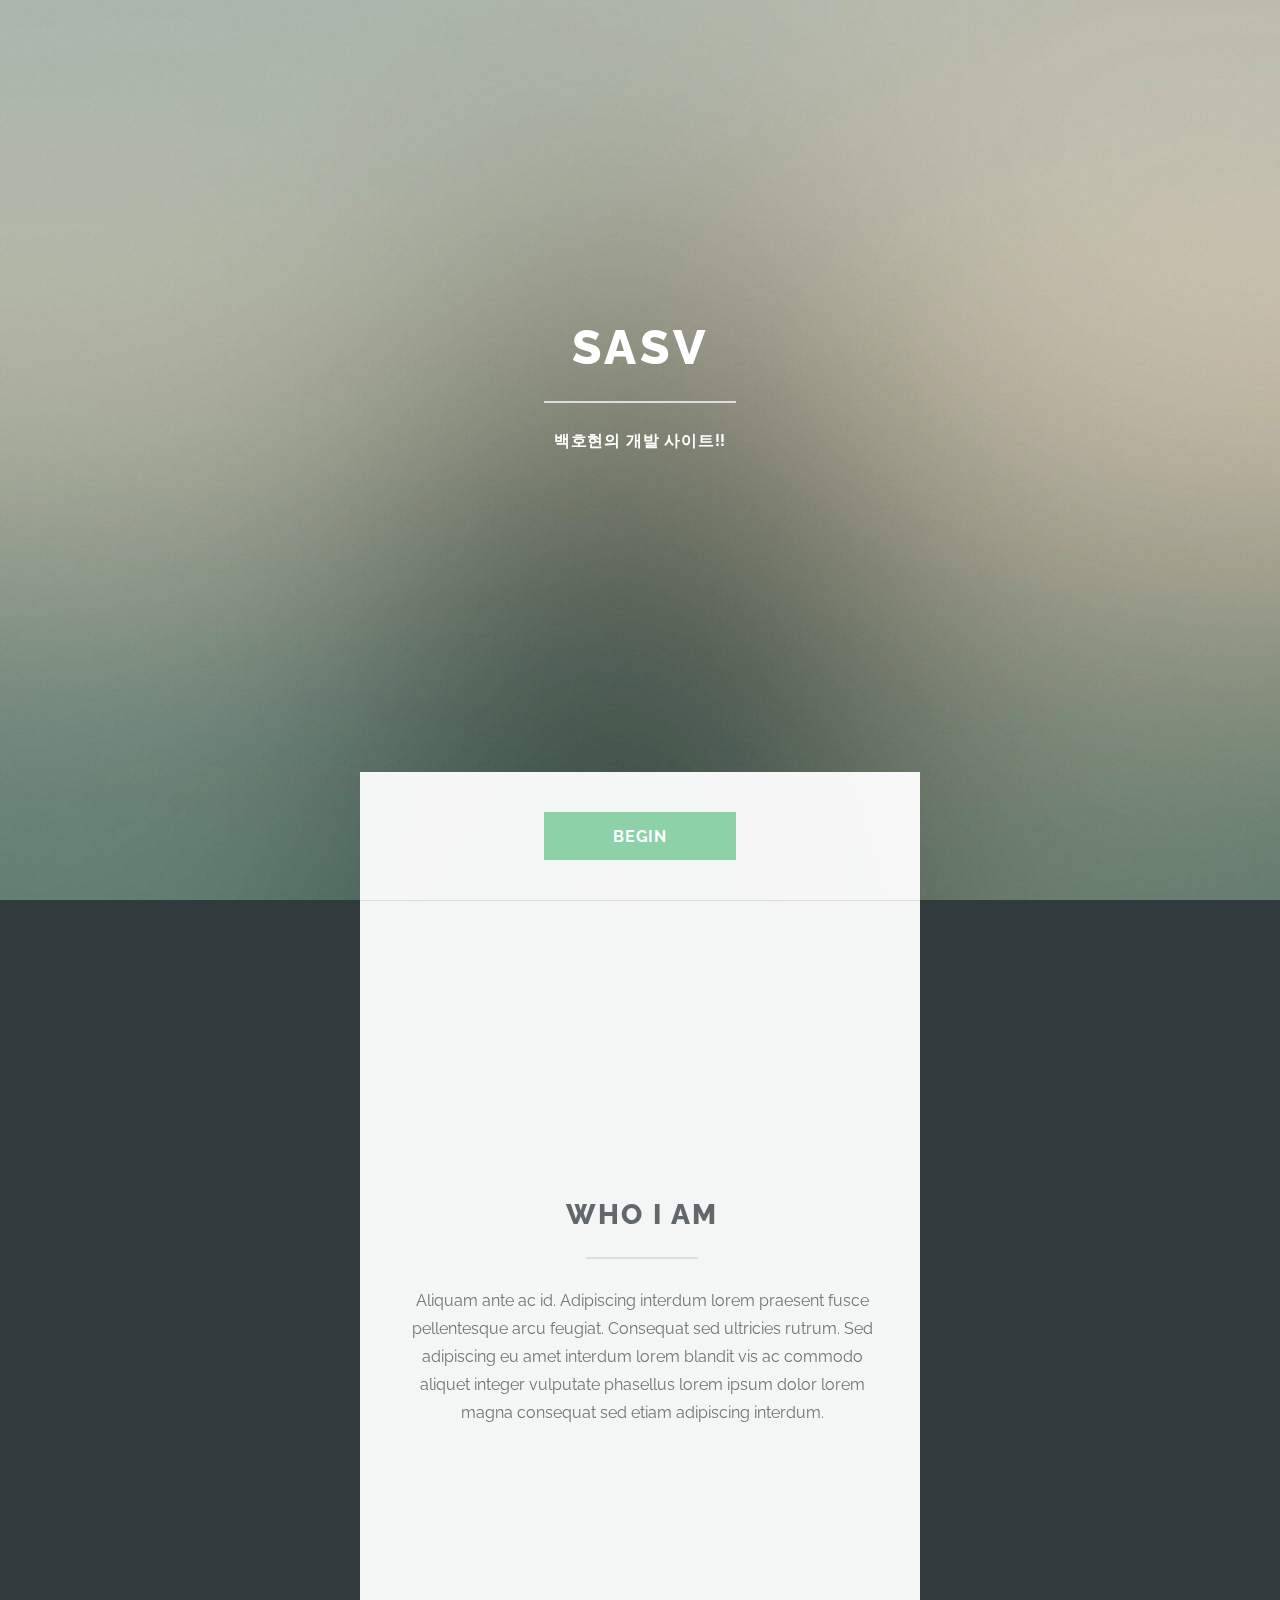
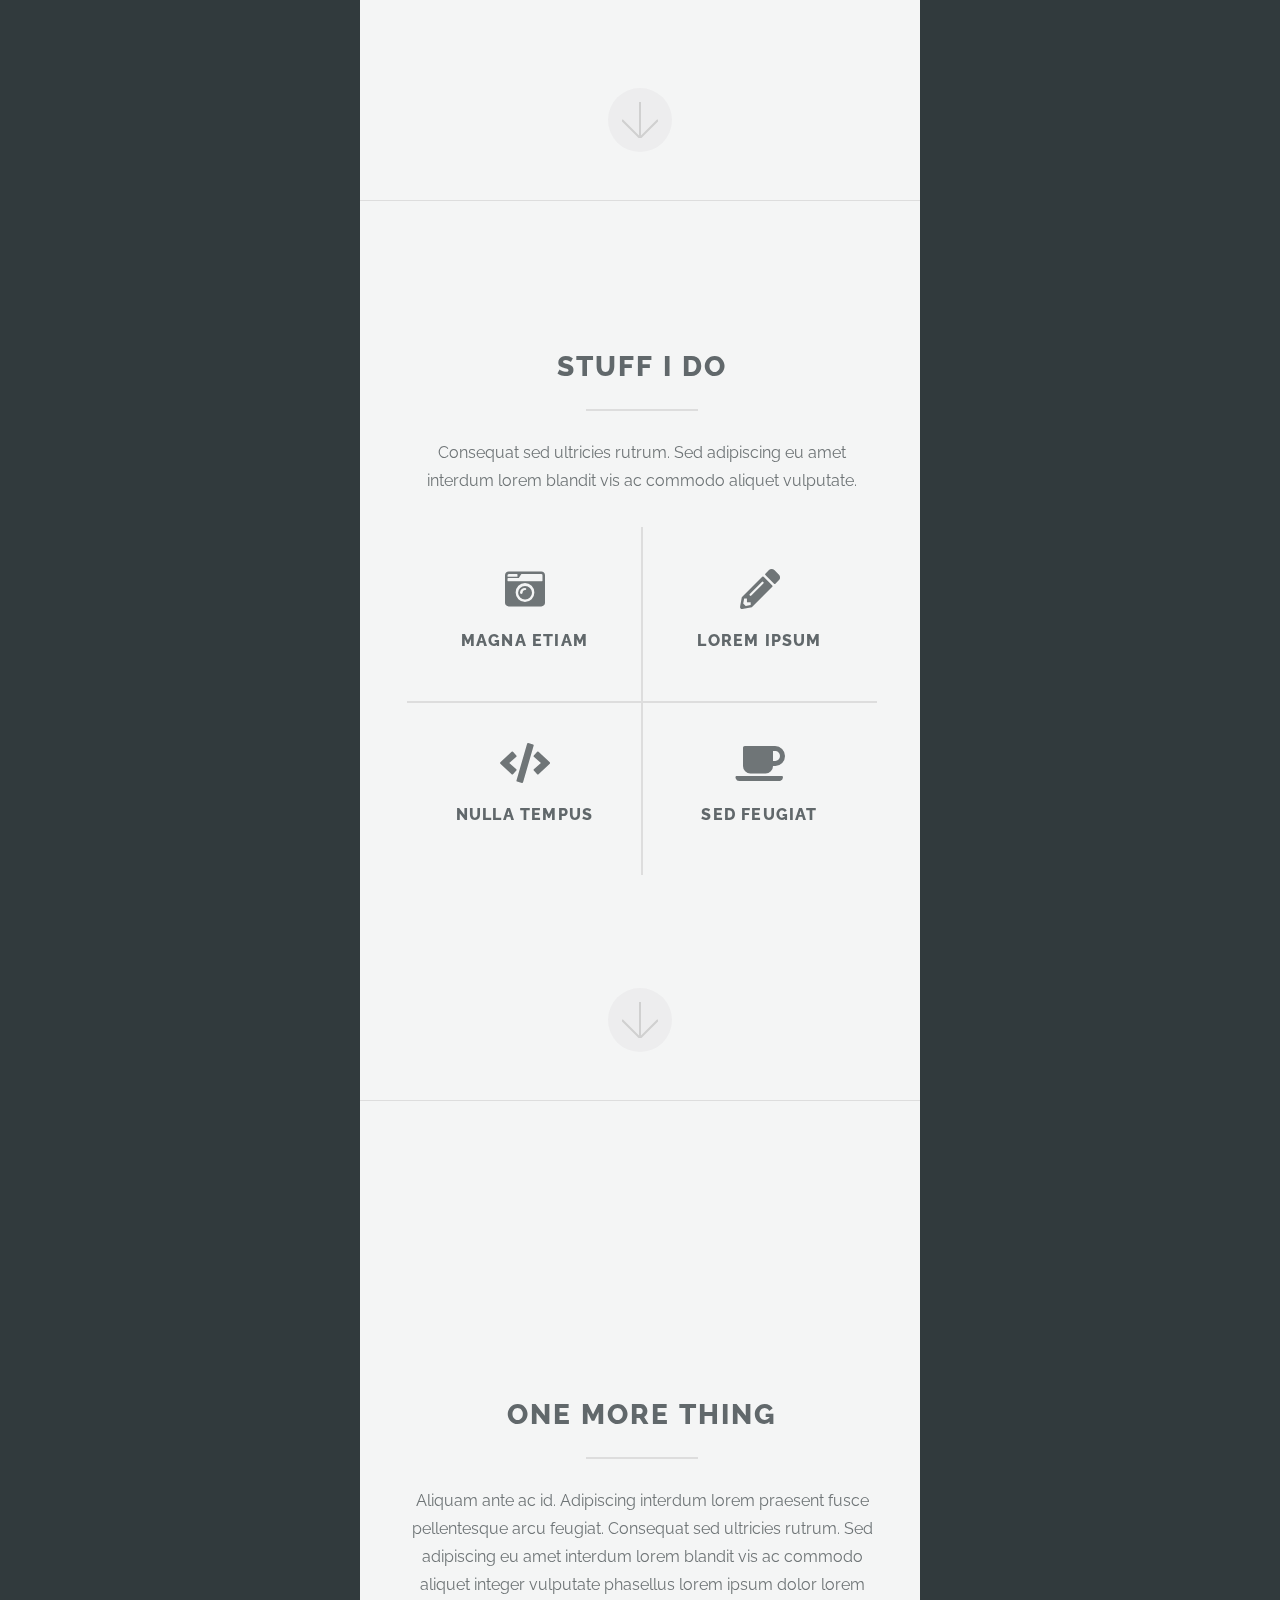
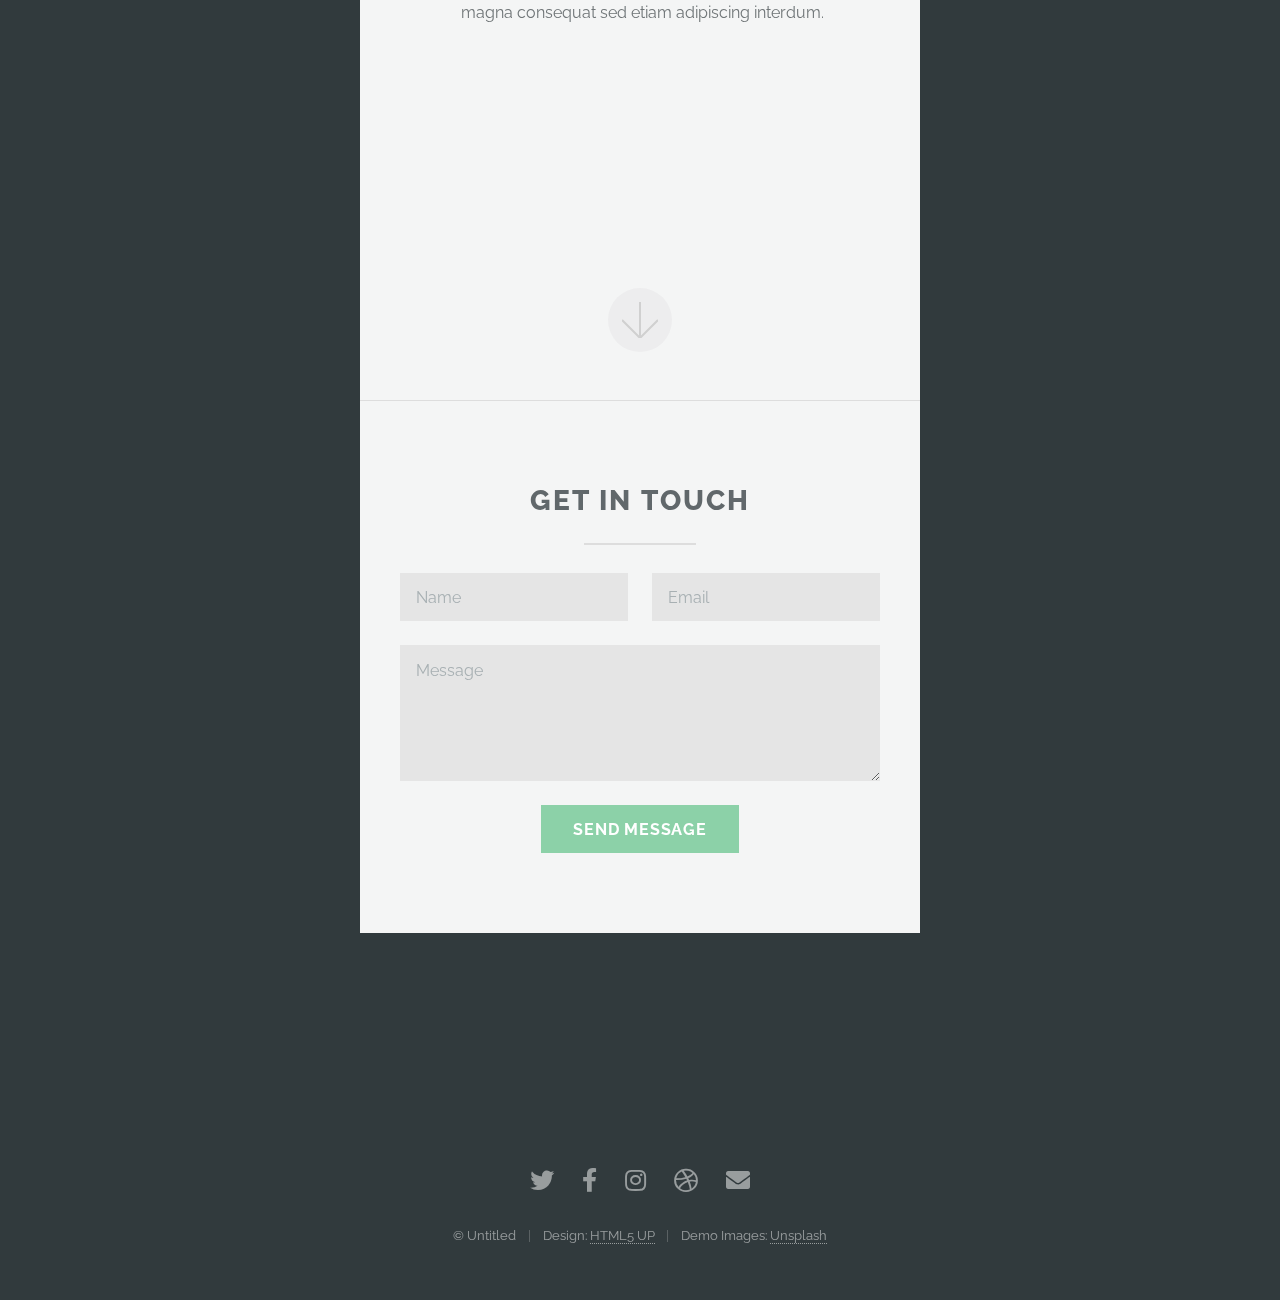
==== home/index.html @ 0fbdba0e "Update index.html" ====
<!DOCTYPE HTML>
<!--
	Highlights by HTML5 UP
	html5up.net | @ajlkn
	Free for personal and commercial use under the CCA 3.0 license (html5up.net/license)
-->
<html>
	<head>
		<title>SASV</title>
		<meta charset="utf-8" />
		<meta name="viewport" content="width=device-width, initial-scale=1, user-scalable=no" />
		<link rel="stylesheet" href="assets/css/main.css" />
	</head>
	<body class="is-preload">

		<!-- Header -->
			<section id="header">
				<header class="major">
					<h1>SASV</h1>
					<p>백호현의 개발 사이트!!</p>
				</header>
				<div class="container">
					<ul class="actions special">
						<li><a href="#one" class="button primary scrolly">Begin</a></li>
					</ul>
				</div>
			</section>

		<!-- One -->
			<section id="one" class="main special">
				<div class="container">
					<span class="image fit primary"><img src="images/pic01.jpg" alt="" /></span>
					<div class="content">
						<header class="major">
							<h2>Who I am</h2>
						</header>
						<p>Aliquam ante ac id. Adipiscing interdum lorem praesent fusce pellentesque arcu feugiat. Consequat sed ultricies rutrum. Sed adipiscing eu amet interdum lorem blandit vis ac commodo aliquet integer vulputate phasellus lorem ipsum dolor lorem magna consequat sed etiam adipiscing interdum.</p>
					</div>
					<a href="#two" class="goto-next scrolly">Next</a>
				</div>
			</section>

		<!-- Two -->
			<section id="two" class="main special">
				<div class="container">
					<span class="image fit primary"><img src="images/pic02.jpg" alt="" /></span>
					<div class="content">
						<header class="major">
							<h2>Stuff I do</h2>
						</header>
						<p>Consequat sed ultricies rutrum. Sed adipiscing eu amet interdum lorem blandit vis ac commodo aliquet vulputate.</p>
						<ul class="icons-grid">
							<li>
								<span class="icon solid major fa-camera-retro"></span>
								<h3>Magna Etiam</h3>
							</li>
							<li>
								<span class="icon solid major fa-pencil-alt"></span>
								<h3>Lorem Ipsum</h3>
							</li>
							<li>
								<span class="icon solid major fa-code"></span>
								<h3>Nulla Tempus</h3>
							</li>
							<li>
								<span class="icon solid major fa-coffee"></span>
								<h3>Sed Feugiat</h3>
							</li>
						</ul>
					</div>
					<a href="#three" class="goto-next scrolly">Next</a>
				</div>
			</section>

		<!-- Three -->
			<section id="three" class="main special">
				<div class="container">
					<span class="image fit primary"><img src="images/pic03.jpg" alt="" /></span>
					<div class="content">
						<header class="major">
							<h2>One more thing</h2>
						</header>
						<p>Aliquam ante ac id. Adipiscing interdum lorem praesent fusce pellentesque arcu feugiat. Consequat sed ultricies rutrum. Sed adipiscing eu amet interdum lorem blandit vis ac commodo aliquet integer vulputate phasellus lorem ipsum dolor lorem magna consequat sed etiam adipiscing interdum.</p>
					</div>
					<a href="#footer" class="goto-next scrolly">Next</a>
				</div>
			</section>

		<!-- Four -->
		<!--
			<section id="four" class="main">
				<div class="container">
					<div class="content">
						<header class="major">
							<h2>Elements</h2>
						</header>
						<section>
							<h4>Text</h4>
							<p>This is <b>bold</b> and this is <strong>strong</strong>. This is <i>italic</i> and this is <em>emphasized</em>.
							This is <sup>superscript</sup> text and this is <sub>subscript</sub> text.
							This is <u>underlined</u> and this is code: <code>for (;;) { ... }</code>. Finally, <a href="#">this is a link</a>.</p>
							<hr />
							<header>
								<h4>Heading with a Subtitle</h4>
								<p>Lorem ipsum dolor sit amet nullam id egestas urna aliquam</p>
							</header>
							<p>Nunc lacinia ante nunc ac lobortis. Interdum adipiscing gravida odio porttitor sem non mi integer non faucibus ornare mi ut ante amet placerat aliquet. Volutpat eu sed ante lacinia sapien lorem accumsan varius montes viverra nibh in adipiscing blandit tempus accumsan.</p>
							<header>
								<h5>Heading with a Subtitle</h5>
								<p>Lorem ipsum dolor sit amet nullam id egestas urna aliquam</p>
							</header>
							<p>Nunc lacinia ante nunc ac lobortis. Interdum adipiscing gravida odio porttitor sem non mi integer non faucibus ornare mi ut ante amet placerat aliquet. Volutpat eu sed ante lacinia sapien lorem accumsan varius montes viverra nibh in adipiscing blandit tempus accumsan.</p>
							<hr />
							<h2>Heading Level 2</h2>
							<h3>Heading Level 3</h3>
							<h4>Heading Level 4</h4>
							<h5>Heading Level 5</h5>
							<h6>Heading Level 6</h6>
							<hr />
							<h5>Blockquote</h5>
							<blockquote>Fringilla nisl. Donec accumsan interdum nisi, quis tincidunt felis sagittis eget tempus euismod. Vestibulum ante ipsum primis in faucibus vestibulum. Blandit adipiscing eu felis iaculis volutpat ac adipiscing accumsan faucibus. Vestibulum ante ipsum primis in faucibus lorem ipsum dolor sit amet nullam adipiscing eu felis.</blockquote>
							<h5>Preformatted</h5>
							<pre><code>i = 0;

while (!deck.isInOrder()) {
  print 'Iteration ' + i;
  deck.shuffle();
  i++;
}

print 'It took ' + i + ' iterations to sort the deck.';</code></pre>
						</section>

						<section>
							<h4>Lists</h4>
							<div class="row">
								<div class="col-6 col-12-medium">
									<h5>Unordered</h5>
									<ul>
										<li>Dolor pulvinar etiam.</li>
										<li>Sagittis adipiscing.</li>
										<li>Felis enim feugiat.</li>
									</ul>
									<h5>Alternate</h5>
									<ul class="alt">
										<li>Dolor pulvinar etiam.</li>
										<li>Sagittis adipiscing.</li>
										<li>Felis enim feugiat.</li>
									</ul>
								</div>
								<div class="col-6 col-12-medium">
									<h5>Ordered</h5>
									<ol>
										<li>Dolor pulvinar etiam.</li>
										<li>Etiam vel felis viverra.</li>
										<li>Felis enim feugiat.</li>
										<li>Dolor pulvinar etiam.</li>
										<li>Etiam vel felis lorem.</li>
										<li>Felis enim et feugiat.</li>
									</ol>
									<h5>Icons</h5>
									<ul class="icons">
										<li><a href="#" class="icon brands fa-twitter"><span class="label">Twitter</span></a></li>
										<li><a href="#" class="icon brands fa-facebook-f"><span class="label">Facebook</span></a></li>
										<li><a href="#" class="icon brands fa-instagram"><span class="label">Instagram</span></a></li>
										<li><a href="#" class="icon brands fa-github"><span class="label">Github</span></a></li>
									</ul>
								</div>
							</div>
							<h5>Actions</h5>
							<ul class="actions">
								<li><a href="#" class="button primary">Default</a></li>
								<li><a href="#" class="button">Default</a></li>
							</ul>
							<ul class="actions small">
								<li><a href="#" class="button primary small">Small</a></li>
								<li><a href="#" class="button small">Small</a></li>
							</ul>
							<div class="row">
								<div class="col-6 col-12-small">
									<ul class="actions stacked">
										<li><a href="#" class="button primary">Default</a></li>
										<li><a href="#" class="button">Default</a></li>
									</ul>
								</div>
								<div class="col-6 col-12-small">
									<ul class="actions stacked">
										<li><a href="#" class="button primary small">Small</a></li>
										<li><a href="#" class="button small">Small</a></li>
									</ul>
								</div>
								<div class="col-6 col-12-small">
									<ul class="actions stacked">
										<li><a href="#" class="button primary fit">Default</a></li>
										<li><a href="#" class="button fit">Default</a></li>
									</ul>
								</div>
								<div class="col-6 col-12-small">
									<ul class="actions stacked">
										<li><a href="#" class="button primary small fit">Small</a></li>
										<li><a href="#" class="button small fit">Small</a></li>
									</ul>
								</div>
							</div>
						</section>

						<section>
							<h4>Table</h4>
							<h5>Default</h5>
							<div class="table-wrapper">
								<table>
									<thead>
										<tr>
											<th>Name</th>
											<th>Description</th>
											<th>Price</th>
										</tr>
									</thead>
									<tbody>
										<tr>
											<td>Item One</td>
											<td>Ante turpis integer aliquet porttitor.</td>
											<td>29.99</td>
										</tr>
										<tr>
											<td>Item Two</td>
											<td>Vis ac commodo adipiscing arcu aliquet.</td>
											<td>19.99</td>
										</tr>
										<tr>
											<td>Item Three</td>
											<td> Morbi faucibus arcu accumsan lorem.</td>
											<td>29.99</td>
										</tr>
										<tr>
											<td>Item Four</td>
											<td>Vitae integer tempus condimentum.</td>
											<td>19.99</td>
										</tr>
										<tr>
											<td>Item Five</td>
											<td>Ante turpis integer aliquet porttitor.</td>
											<td>29.99</td>
										</tr>
									</tbody>
									<tfoot>
										<tr>
											<td colspan="2"></td>
											<td>100.00</td>
										</tr>
									</tfoot>
								</table>
							</div>

							<h5>Alternate</h5>
							<div class="table-wrapper">
								<table class="alt">
									<thead>
										<tr>
											<th>Name</th>
											<th>Description</th>
											<th>Price</th>
										</tr>
									</thead>
									<tbody>
										<tr>
											<td>Item One</td>
											<td>Ante turpis integer aliquet porttitor.</td>
											<td>29.99</td>
										</tr>
										<tr>
											<td>Item Two</td>
											<td>Vis ac commodo adipiscing arcu aliquet.</td>
											<td>19.99</td>
										</tr>
										<tr>
											<td>Item Three</td>
											<td> Morbi faucibus arcu accumsan lorem.</td>
											<td>29.99</td>
										</tr>
										<tr>
											<td>Item Four</td>
											<td>Vitae integer tempus condimentum.</td>
											<td>19.99</td>
										</tr>
										<tr>
											<td>Item Five</td>
											<td>Ante turpis integer aliquet porttitor.</td>
											<td>29.99</td>
										</tr>
									</tbody>
									<tfoot>
										<tr>
											<td colspan="2"></td>
											<td>100.00</td>
										</tr>
									</tfoot>
								</table>
							</div>
						</section>

						<section>
							<h4>Buttons</h4>
							<ul class="actions">
								<li><a href="#" class="button primary">Primary</a></li>
								<li><a href="#" class="button">Default</a></li>
							</ul>
							<ul class="actions">
								<li><a href="#" class="button">Default</a></li>
								<li><a href="#" class="button small">Small</a></li>
							</ul>
							<ul class="actions fit">
								<li><a href="#" class="button primary fit">Fit</a></li>
								<li><a href="#" class="button fit">Fit</a></li>
							</ul>
							<ul class="actions fit small">
								<li><a href="#" class="button primary fit small">Fit + Small</a></li>
								<li><a href="#" class="button fit small">Fit + Small</a></li>
							</ul>
							<ul class="actions">
								<li><a href="#" class="button primary icon solid fa-download">Icon</a></li>
								<li><a href="#" class="button icon solid fa-download">Icon</a></li>
							</ul>
							<ul class="actions">
								<li><span class="button primary disabled">Disabled</span></li>
								<li><span class="button disabled">Disabled</span></li>
							</ul>
						</section>

						<section>
							<h4>Form</h4>
							<form method="post" action="#">
								<div class="row gtr-uniform">
									<div class="col-6 col-12-xsmall">
										<input type="text" name="demo-name" id="demo-name" value="" placeholder="Name" />
									</div>
									<div class="col-6 col-12-xsmall">
										<input type="email" name="demo-email" id="demo-email" value="" placeholder="Email" />
									</div>
									<div class="col-12">
										<select name="demo-category" id="demo-category">
											<option value="">- Category -</option>
											<option value="1">Manufacturing</option>
											<option value="1">Shipping</option>
											<option value="1">Administration</option>
											<option value="1">Human Resources</option>
										</select>
									</div>
									<div class="col-4 col-12-small">
										<input type="radio" id="demo-priority-low" name="demo-priority" checked>
										<label for="demo-priority-low">Low</label>
									</div>
									<div class="col-4 col-12-small">
										<input type="radio" id="demo-priority-normal" name="demo-priority">
										<label for="demo-priority-normal">Normal</label>
									</div>
									<div class="col-4 col-12-small">
										<input type="radio" id="demo-priority-high" name="demo-priority">
										<label for="demo-priority-high">High</label>
									</div>
									<div class="col-6 col-12-small">
										<input type="checkbox" id="demo-copy" name="demo-copy">
										<label for="demo-copy">Email me a copy</label>
									</div>
									<div class="col-6 col-12-small">
										<input type="checkbox" id="demo-human" name="demo-human" checked>
										<label for="demo-human">Not a robot</label>
									</div>
									<div class="col-12">
										<textarea name="demo-message" id="demo-message" placeholder="Enter your message" rows="6"></textarea>
									</div>
									<div class="col-12">
										<ul class="actions">
											<li><input type="submit" value="Send Message" class="primary" /></li>
											<li><input type="reset" value="Reset" /></li>
										</ul>
									</div>
								</div>
							</form>
						</section>

						<section>
							<h4>Image</h4>
							<h5>Fit</h5>
							<div class="box alt">
								<div class="row gtr-uniform gtr-50">
									<div class="col-12"><span class="image fit"><img src="images/pic04.jpg" alt="" /></span></div>
									<div class="col-4"><span class="image fit"><img src="images/pic04.jpg" alt="" /></span></div>
									<div class="col-4"><span class="image fit"><img src="images/pic04.jpg" alt="" /></span></div>
									<div class="col-4"><span class="image fit"><img src="images/pic04.jpg" alt="" /></span></div>
									<div class="col-4"><span class="image fit"><img src="images/pic04.jpg" alt="" /></span></div>
									<div class="col-4"><span class="image fit"><img src="images/pic04.jpg" alt="" /></span></div>
									<div class="col-4"><span class="image fit"><img src="images/pic04.jpg" alt="" /></span></div>
									<div class="col-4"><span class="image fit"><img src="images/pic04.jpg" alt="" /></span></div>
									<div class="col-4"><span class="image fit"><img src="images/pic04.jpg" alt="" /></span></div>
									<div class="col-4"><span class="image fit"><img src="images/pic04.jpg" alt="" /></span></div>
								</div>
							</div>
							<h5>Left &amp; Right</h5>
							<p><span class="image left"><img src="images/pic05.jpg" alt="" /></span>Fringilla nisl. Donec accumsan interdum nisi, quis tincidunt felis sagittis eget. tempus euismod. Vestibulum ante ipsum primis in faucibus vestibulum. Blandit adipiscing eu felis iaculis volutpat ac adipiscing accumsan eu faucibus. Integer ac pellentesque praesent tincidunt felis sagittis eget. tempus euismod. Vestibulum ante ipsum primis in faucibus vestibulum. Blandit adipiscing eu felis iaculis volutpat ac adipiscing accumsan eu faucibus. Integer ac pellentesque praesent. Donec accumsan interdum nisi, quis tincidunt felis sagittis eget. tempus euismod. Vestibulum ante ipsum primis in faucibus vestibulum. Blandit adipiscing eu felis iaculis volutpat ac adipiscing accumsan eu faucibus. Integer ac pellentesque praesent tincidunt felis sagittis eget. tempus euismod. Vestibulum ante ipsum primis in faucibus vestibulum. Blandit adipiscing eu felis iaculis volutpat ac adipiscing accumsan eu faucibus. Integer ac pellentesque praesent.</p>
							<p><span class="image right"><img src="images/pic05.jpg" alt="" /></span>Fringilla nisl. Donec accumsan interdum nisi, quis tincidunt felis sagittis eget. tempus euismod. Vestibulum ante ipsum primis in faucibus vestibulum. Blandit adipiscing eu felis iaculis volutpat ac adipiscing accumsan eu faucibus. Integer ac pellentesque praesent tincidunt felis sagittis eget. tempus euismod. Vestibulum ante ipsum primis in faucibus vestibulum. Blandit adipiscing eu felis iaculis volutpat ac adipiscing accumsan eu faucibus. Integer ac pellentesque praesent. Donec accumsan interdum nisi, quis tincidunt felis sagittis eget. tempus euismod. Vestibulum ante ipsum primis in faucibus vestibulum. Blandit adipiscing eu felis iaculis volutpat ac adipiscing accumsan eu faucibus. Integer ac pellentesque praesent tincidunt felis sagittis eget. tempus euismod. Vestibulum ante ipsum primis in faucibus vestibulum. Blandit adipiscing eu felis iaculis volutpat ac adipiscing accumsan eu faucibus. Integer ac pellentesque praesent.</p>
						</section>

					</div>
					<a href="#footer" class="goto-next scrolly">Next</a>
				</div>
			</section>
		-->

		<!-- Footer -->
			<section id="footer">
				<div class="container">
					<header class="major">
						<h2>Get in touch</h2>
					</header>
					<form method="post" action="#">
						<div class="row gtr-uniform">
							<div class="col-6 col-12-xsmall"><input type="text" name="name" id="name" placeholder="Name" /></div>
							<div class="col-6 col-12-xsmall"><input type="email" name="email" id="email" placeholder="Email" /></div>
							<div class="col-12"><textarea name="message" id="message" placeholder="Message" rows="4"></textarea></div>
							<div class="col-12">
								<ul class="actions special">
									<li><input type="submit" value="Send Message" class="primary" /></li>
								</ul>
							</div>
						</div>
					</form>
				</div>
				<footer>
					<ul class="icons">
						<li><a href="#" class="icon brands alt fa-twitter"><span class="label">Twitter</span></a></li>
						<li><a href="#" class="icon brands alt fa-facebook-f"><span class="label">Facebook</span></a></li>
						<li><a href="#" class="icon brands alt fa-instagram"><span class="label">Instagram</span></a></li>
						<li><a href="#" class="icon brands alt fa-dribbble"><span class="label">Dribbble</span></a></li>
						<li><a href="#" class="icon solid alt fa-envelope"><span class="label">Email</span></a></li>
					</ul>
					<ul class="copyright">
						<li>&copy; Untitled</li><li>Design: <a href="http://html5up.net">HTML5 UP</a></li><li>Demo Images: <a href="http://unsplash.com">Unsplash</a></li>
					</ul>
				</footer>
			</section>

		<!-- Scripts -->
			<script src="assets/js/jquery.min.js"></script>
			<script src="assets/js/jquery.scrollex.min.js"></script>
			<script src="assets/js/jquery.scrolly.min.js"></script>
			<script src="assets/js/browser.min.js"></script>
			<script src="assets/js/breakpoints.min.js"></script>
			<script src="assets/js/util.js"></script>
			<script src="assets/js/main.js"></script>

	</body>
</html>
---- home/assets/css/main.css ----
@import url("fontawesome-all.min.css");
@import url("https://fonts.googleapis.com/css?family=Raleway:400,400italic,700,800");

/*
	Highlights by HTML5 UP
	html5up.net | @ajlkn
	Free for personal and commercial use under the CCA 3.0 license (html5up.net/license)
*/

html, body, div, span, applet, object,
iframe, h1, h2, h3, h4, h5, h6, p, blockquote,
pre, a, abbr, acronym, address, big, cite,
code, del, dfn, em, img, ins, kbd, q, s, samp,
small, strike, strong, sub, sup, tt, var, b,
u, i, center, dl, dt, dd, ol, ul, li, fieldset,
form, label, legend, table, caption, tbody,
tfoot, thead, tr, th, td, article, aside,
canvas, details, embed, figure, figcaption,
footer, header, hgroup, menu, nav, output, ruby,
section, summary, time, mark, audio, video {
	margin: 0;
	padding: 0;
	border: 0;
	font-size: 100%;
	font: inherit;
	vertical-align: baseline;}

article, aside, details, figcaption, figure,
footer, header, hgroup, menu, nav, section {
	display: block;}

body {
	line-height: 1;
}

ol, ul {
	list-style: none;
}

blockquote, q {
	quotes: none;
}

	blockquote:before, blockquote:after, q:before, q:after {
		content: '';
		content: none;
	}

table {
	border-collapse: collapse;
	border-spacing: 0;
}

body {
	-webkit-text-size-adjust: none;
}

mark {
	background-color: transparent;
	color: inherit;
}

input::-moz-focus-inner {
	border: 0;
	padding: 0;
}

input, select, textarea {
	-moz-appearance: none;
	-webkit-appearance: none;
	-ms-appearance: none;
	appearance: none;
}

/* Basic */

	html {
		box-sizing: border-box;
	}

	*, *:before, *:after {
		box-sizing: inherit;
	}

	html {
		background-color: #313a3d;
		background-attachment: fixed,						fixed;
		background-image: url("images/overlay.png"), url("../../images/bg.jpg");
		background-position: top left,					center center;
		background-repeat: repeat,						none;
		background-size: auto,						cover;
	}

	html.is-preload *, html.is-preload *:before, html.is-preload *:after {
		-moz-animation: none !important;
		-webkit-animation: none !important;
		-ms-animation: none !important;
		animation: none !important;
		-moz-transition: none !important;
		-webkit-transition: none !important;
		-ms-transition: none !important;
		transition: none !important;
	}

	html.is-touch {
		height: 100vh;
		overflow: hidden;
	}

		html.is-touch #wrapper {
			-webkit-backface-visibility: hidden;
			-webkit-overflow-scrolling: touch;
			-webkit-transform: translate3d(0, 0, 0);
			height: 100vh;
			overflow: auto;
		}

	body, input, select, textarea {
		color: #6f7577;
		font-family: "Raleway", "Helvetica", sans-serif;
		font-size: 15pt;
		font-weight: 400;
		line-height: 1.75em;
	}

	a {
		-moz-transition: color 0.2s ease-in-out, border-bottom-color 0.2s ease-in-out;
		-webkit-transition: color 0.2s ease-in-out, border-bottom-color 0.2s ease-in-out;
		-ms-transition: color 0.2s ease-in-out, border-bottom-color 0.2s ease-in-out;
		transition: color 0.2s ease-in-out, border-bottom-color 0.2s ease-in-out;
		border-bottom: dotted 1px;
		color: #8cd1a8;
		text-decoration: none;
	}

		a:hover {
			border-bottom-color: transparent !important;
			color: #8cd1a8 !important;
			text-decoration: none;
		}

	strong, b {
		color: #61686b;
		font-weight: 700;
	}

	em, i {
		font-style: italic;
	}

	p {
		margin: 0 0 2em 0;
	}

	h1, h2, h3, h4, h5, h6 {
		color: #61686b;
		font-weight: 800;
		letter-spacing: 0.075em;
		line-height: 1em;
		margin: 0 0 1em 0;
		text-transform: uppercase;
	}

		h1 a, h2 a, h3 a, h4 a, h5 a, h6 a {
			color: inherit;
			text-decoration: none;
		}

	h2 {
		font-size: 1.75em;
		line-height: 1.5em;
	}

	h3 {
		font-size: 1em;
		line-height: 1.5em;
	}

	h4 {
		font-size: 0.9em;
		line-height: 1.5em;
	}

	h5 {
		font-size: 0.8em;
		line-height: 1.5em;
	}

	h6 {
		font-size: 0.7em;
		line-height: 1.5em;
	}

	sub {
		font-size: 0.8em;
		position: relative;
		top: 0.5em;
	}

	sup {
		font-size: 0.8em;
		position: relative;
		top: -0.5em;
	}

	hr {
		border: 0;
		border-bottom: solid 1px #dddddd;
		margin: 2em 0;
	}

		hr.major {
			margin: 3em 0;
		}

	blockquote {
		border-left: solid 6px #dddddd;
		font-style: italic;
		margin: 0 0 2em 0;
		padding: 0.5em 0 0.5em 1.5em;
	}

	code {
		background: rgba(144, 144, 144, 0.075);
		font-family: "Courier New", monospace;
		font-size: 0.9em;
		margin: 0 0.25em;
		padding: 0.25em 0.65em;
	}

	pre {
		-webkit-overflow-scrolling: touch;
		font-family: "Courier New", monospace;
		font-size: 0.9em;
		margin: 0 0 2em 0;
	}

		pre code {
			display: block;
			line-height: 1.75em;
			padding: 1em 1.5em;
			overflow-x: auto;
		}

	.align-left {
		text-align: left;
	}

	.align-center {
		text-align: center;
	}

	.align-right {
		text-align: right;
	}

/* Container */

	.container {
		margin: 0 auto;
		max-width: calc(100% - 4em);
		width: 35em;
	}

		.container.xsmall {
			width: 8.75em;
		}

		.container.small {
			width: 17.5em;
		}

		.container.medium {
			width: 26.25em;
		}

		.container.large {
			width: 43.75em;
		}

		.container.xlarge {
			width: 52.5em;
		}

		.container.max {
			width: 100%;
		}

		@media screen and (max-width: 980px) {

			.container {
				width: 80% !important;
				max-width: 100% !important;
			}

		}

		@media screen and (max-width: 480px) {

			.container {
				width: 100% !important;
			}

		}

/* Row */

	.row {
		display: flex;
		flex-wrap: wrap;
		box-sizing: border-box;
		align-items: stretch;
	}

		.row > * {
			box-sizing: border-box;
		}

		.row.gtr-uniform > * > :last-child {
			margin-bottom: 0;
		}

		.row.aln-left {
			justify-content: flex-start;
		}

		.row.aln-center {
			justify-content: center;
		}

		.row.aln-right {
			justify-content: flex-end;
		}

		.row.aln-top {
			align-items: flex-start;
		}

		.row.aln-middle {
			align-items: center;
		}

		.row.aln-bottom {
			align-items: flex-end;
		}

		.row > .imp {
			order: -1;
		}

		.row > .col-1 {
			width: 8.33333%;
		}

		.row > .off-1 {
			margin-left: 8.33333%;
		}

		.row > .col-2 {
			width: 16.66667%;
		}

		.row > .off-2 {
			margin-left: 16.66667%;
		}

		.row > .col-3 {
			width: 25%;
		}

		.row > .off-3 {
			margin-left: 25%;
		}

		.row > .col-4 {
			width: 33.33333%;
		}

		.row > .off-4 {
			margin-left: 33.33333%;
		}

		.row > .col-5 {
			width: 41.66667%;
		}

		.row > .off-5 {
			margin-left: 41.66667%;
		}

		.row > .col-6 {
			width: 50%;
		}

		.row > .off-6 {
			margin-left: 50%;
		}

		.row > .col-7 {
			width: 58.33333%;
		}

		.row > .off-7 {
			margin-left: 58.33333%;
		}

		.row > .col-8 {
			width: 66.66667%;
		}

		.row > .off-8 {
			margin-left: 66.66667%;
		}

		.row > .col-9 {
			width: 75%;
		}

		.row > .off-9 {
			margin-left: 75%;
		}

		.row > .col-10 {
			width: 83.33333%;
		}

		.row > .off-10 {
			margin-left: 83.33333%;
		}

		.row > .col-11 {
			width: 91.66667%;
		}

		.row > .off-11 {
			margin-left: 91.66667%;
		}

		.row > .col-12 {
			width: 100%;
		}

		.row > .off-12 {
			margin-left: 100%;
		}

		.row.gtr-0 {
			margin-top: 0;
			margin-left: 0em;
		}

			.row.gtr-0 > * {
				padding: 0 0 0 0em;
			}

			.row.gtr-0.gtr-uniform {
				margin-top: 0em;
			}

				.row.gtr-0.gtr-uniform > * {
					padding-top: 0em;
				}

		.row.gtr-25 {
			margin-top: 0;
			margin-left: -0.375em;
		}

			.row.gtr-25 > * {
				padding: 0 0 0 0.375em;
			}

			.row.gtr-25.gtr-uniform {
				margin-top: -0.375em;
			}

				.row.gtr-25.gtr-uniform > * {
					padding-top: 0.375em;
				}

		.row.gtr-50 {
			margin-top: 0;
			margin-left: -0.75em;
		}

			.row.gtr-50 > * {
				padding: 0 0 0 0.75em;
			}

			.row.gtr-50.gtr-uniform {
				margin-top: -0.75em;
			}

				.row.gtr-50.gtr-uniform > * {
					padding-top: 0.75em;
				}

		.row {
			margin-top: 0;
			margin-left: -1.5em;
		}

			.row > * {
				padding: 0 0 0 1.5em;
			}

			.row.gtr-uniform {
				margin-top: -1.5em;
			}

				.row.gtr-uniform > * {
					padding-top: 1.5em;
				}

		.row.gtr-150 {
			margin-top: 0;
			margin-left: -2.25em;
		}

			.row.gtr-150 > * {
				padding: 0 0 0 2.25em;
			}

			.row.gtr-150.gtr-uniform {
				margin-top: -2.25em;
			}

				.row.gtr-150.gtr-uniform > * {
					padding-top: 2.25em;
				}

		.row.gtr-200 {
			margin-top: 0;
			margin-left: -3em;
		}

			.row.gtr-200 > * {
				padding: 0 0 0 3em;
			}

			.row.gtr-200.gtr-uniform {
				margin-top: -3em;
			}

				.row.gtr-200.gtr-uniform > * {
					padding-top: 3em;
				}

		@media screen and (max-width: 1680px) {

			.row {
				display: flex;
				flex-wrap: wrap;
				box-sizing: border-box;
				align-items: stretch;
			}

				.row > * {
					box-sizing: border-box;
				}

				.row.gtr-uniform > * > :last-child {
					margin-bottom: 0;
				}

				.row.aln-left {
					justify-content: flex-start;
				}

				.row.aln-center {
					justify-content: center;
				}

				.row.aln-right {
					justify-content: flex-end;
				}

				.row.aln-top {
					align-items: flex-start;
				}

				.row.aln-middle {
					align-items: center;
				}

				.row.aln-bottom {
					align-items: flex-end;
				}

				.row > .imp-large {
					order: -1;
				}

				.row > .col-1-large {
					width: 8.33333%;
				}

				.row > .off-1-large {
					margin-left: 8.33333%;
				}

				.row > .col-2-large {
					width: 16.66667%;
				}

				.row > .off-2-large {
					margin-left: 16.66667%;
				}

				.row > .col-3-large {
					width: 25%;
				}

				.row > .off-3-large {
					margin-left: 25%;
				}

				.row > .col-4-large {
					width: 33.33333%;
				}

				.row > .off-4-large {
					margin-left: 33.33333%;
				}

				.row > .col-5-large {
					width: 41.66667%;
				}

				.row > .off-5-large {
					margin-left: 41.66667%;
				}

				.row > .col-6-large {
					width: 50%;
				}

				.row > .off-6-large {
					margin-left: 50%;
				}

				.row > .col-7-large {
					width: 58.33333%;
				}

				.row > .off-7-large {
					margin-left: 58.33333%;
				}

				.row > .col-8-large {
					width: 66.66667%;
				}

				.row > .off-8-large {
					margin-left: 66.66667%;
				}

				.row > .col-9-large {
					width: 75%;
				}

				.row > .off-9-large {
					margin-left: 75%;
				}

				.row > .col-10-large {
					width: 83.33333%;
				}

				.row > .off-10-large {
					margin-left: 83.33333%;
				}

				.row > .col-11-large {
					width: 91.66667%;
				}

				.row > .off-11-large {
					margin-left: 91.66667%;
				}

				.row > .col-12-large {
					width: 100%;
				}

				.row > .off-12-large {
					margin-left: 100%;
				}

				.row.gtr-0 {
					margin-top: 0;
					margin-left: 0em;
				}

					.row.gtr-0 > * {
						padding: 0 0 0 0em;
					}

					.row.gtr-0.gtr-uniform {
						margin-top: 0em;
					}

						.row.gtr-0.gtr-uniform > * {
							padding-top: 0em;
						}

				.row.gtr-25 {
					margin-top: 0;
					margin-left: -0.375em;
				}

					.row.gtr-25 > * {
						padding: 0 0 0 0.375em;
					}

					.row.gtr-25.gtr-uniform {
						margin-top: -0.375em;
					}

						.row.gtr-25.gtr-uniform > * {
							padding-top: 0.375em;
						}

				.row.gtr-50 {
					margin-top: 0;
					margin-left: -0.75em;
				}

					.row.gtr-50 > * {
						padding: 0 0 0 0.75em;
					}

					.row.gtr-50.gtr-uniform {
						margin-top: -0.75em;
					}

						.row.gtr-50.gtr-uniform > * {
							padding-top: 0.75em;
						}

				.row {
					margin-top: 0;
					margin-left: -1.5em;
				}

					.row > * {
						padding: 0 0 0 1.5em;
					}

					.row.gtr-uniform {
						margin-top: -1.5em;
					}

						.row.gtr-uniform > * {
							padding-top: 1.5em;
						}

				.row.gtr-150 {
					margin-top: 0;
					margin-left: -2.25em;
				}

					.row.gtr-150 > * {
						padding: 0 0 0 2.25em;
					}

					.row.gtr-150.gtr-uniform {
						margin-top: -2.25em;
					}

						.row.gtr-150.gtr-uniform > * {
							padding-top: 2.25em;
						}

				.row.gtr-200 {
					margin-top: 0;
					margin-left: -3em;
				}

					.row.gtr-200 > * {
						padding: 0 0 0 3em;
					}

					.row.gtr-200.gtr-uniform {
						margin-top: -3em;
					}

						.row.gtr-200.gtr-uniform > * {
							padding-top: 3em;
						}

		}

		@media screen and (max-width: 980px) {

			.row {
				display: flex;
				flex-wrap: wrap;
				box-sizing: border-box;
				align-items: stretch;
			}

				.row > * {
					box-sizing: border-box;
				}

				.row.gtr-uniform > * > :last-child {
					margin-bottom: 0;
				}

				.row.aln-left {
					justify-content: flex-start;
				}

				.row.aln-center {
					justify-content: center;
				}

				.row.aln-right {
					justify-content: flex-end;
				}

				.row.aln-top {
					align-items: flex-start;
				}

				.row.aln-middle {
					align-items: center;
				}

				.row.aln-bottom {
					align-items: flex-end;
				}

				.row > .imp-medium {
					order: -1;
				}

				.row > .col-1-medium {
					width: 8.33333%;
				}

				.row > .off-1-medium {
					margin-left: 8.33333%;
				}

				.row > .col-2-medium {
					width: 16.66667%;
				}

				.row > .off-2-medium {
					margin-left: 16.66667%;
				}

				.row > .col-3-medium {
					width: 25%;
				}

				.row > .off-3-medium {
					margin-left: 25%;
				}

				.row > .col-4-medium {
					width: 33.33333%;
				}

				.row > .off-4-medium {
					margin-left: 33.33333%;
				}

				.row > .col-5-medium {
					width: 41.66667%;
				}

				.row > .off-5-medium {
					margin-left: 41.66667%;
				}

				.row > .col-6-medium {
					width: 50%;
				}

				.row > .off-6-medium {
					margin-left: 50%;
				}

				.row > .col-7-medium {
					width: 58.33333%;
				}

				.row > .off-7-medium {
					margin-left: 58.33333%;
				}

				.row > .col-8-medium {
					width: 66.66667%;
				}

				.row > .off-8-medium {
					margin-left: 66.66667%;
				}

				.row > .col-9-medium {
					width: 75%;
				}

				.row > .off-9-medium {
					margin-left: 75%;
				}

				.row > .col-10-medium {
					width: 83.33333%;
				}

				.row > .off-10-medium {
					margin-left: 83.33333%;
				}

				.row > .col-11-medium {
					width: 91.66667%;
				}

				.row > .off-11-medium {
					margin-left: 91.66667%;
				}

				.row > .col-12-medium {
					width: 100%;
				}

				.row > .off-12-medium {
					margin-left: 100%;
				}

				.row.gtr-0 {
					margin-top: 0;
					margin-left: 0em;
				}

					.row.gtr-0 > * {
						padding: 0 0 0 0em;
					}

					.row.gtr-0.gtr-uniform {
						margin-top: 0em;
					}

						.row.gtr-0.gtr-uniform > * {
							padding-top: 0em;
						}

				.row.gtr-25 {
					margin-top: 0;
					margin-left: -0.375em;
				}

					.row.gtr-25 > * {
						padding: 0 0 0 0.375em;
					}

					.row.gtr-25.gtr-uniform {
						margin-top: -0.375em;
					}

						.row.gtr-25.gtr-uniform > * {
							padding-top: 0.375em;
						}

				.row.gtr-50 {
					margin-top: 0;
					margin-left: -0.75em;
				}

					.row.gtr-50 > * {
						padding: 0 0 0 0.75em;
					}

					.row.gtr-50.gtr-uniform {
						margin-top: -0.75em;
					}

						.row.gtr-50.gtr-uniform > * {
							padding-top: 0.75em;
						}

				.row {
					margin-top: 0;
					margin-left: -1.5em;
				}

					.row > * {
						padding: 0 0 0 1.5em;
					}

					.row.gtr-uniform {
						margin-top: -1.5em;
					}

						.row.gtr-uniform > * {
							padding-top: 1.5em;
						}

				.row.gtr-150 {
					margin-top: 0;
					margin-left: -2.25em;
				}

					.row.gtr-150 > * {
						padding: 0 0 0 2.25em;
					}

					.row.gtr-150.gtr-uniform {
						margin-top: -2.25em;
					}

						.row.gtr-150.gtr-uniform > * {
							padding-top: 2.25em;
						}

				.row.gtr-200 {
					margin-top: 0;
					margin-left: -3em;
				}

					.row.gtr-200 > * {
						padding: 0 0 0 3em;
					}

					.row.gtr-200.gtr-uniform {
						margin-top: -3em;
					}

						.row.gtr-200.gtr-uniform > * {
							padding-top: 3em;
						}

		}

		@media screen and (max-width: 736px) {

			.row {
				display: flex;
				flex-wrap: wrap;
				box-sizing: border-box;
				align-items: stretch;
			}

				.row > * {
					box-sizing: border-box;
				}

				.row.gtr-uniform > * > :last-child {
					margin-bottom: 0;
				}

				.row.aln-left {
					justify-content: flex-start;
				}

				.row.aln-center {
					justify-content: center;
				}

				.row.aln-right {
					justify-content: flex-end;
				}

				.row.aln-top {
					align-items: flex-start;
				}

				.row.aln-middle {
					align-items: center;
				}

				.row.aln-bottom {
					align-items: flex-end;
				}

				.row > .imp-small {
					order: -1;
				}

				.row > .col-1-small {
					width: 8.33333%;
				}

				.row > .off-1-small {
					margin-left: 8.33333%;
				}

				.row > .col-2-small {
					width: 16.66667%;
				}

				.row > .off-2-small {
					margin-left: 16.66667%;
				}

				.row > .col-3-small {
					width: 25%;
				}

				.row > .off-3-small {
					margin-left: 25%;
				}

				.row > .col-4-small {
					width: 33.33333%;
				}

				.row > .off-4-small {
					margin-left: 33.33333%;
				}

				.row > .col-5-small {
					width: 41.66667%;
				}

				.row > .off-5-small {
					margin-left: 41.66667%;
				}

				.row > .col-6-small {
					width: 50%;
				}

				.row > .off-6-small {
					margin-left: 50%;
				}

				.row > .col-7-small {
					width: 58.33333%;
				}

				.row > .off-7-small {
					margin-left: 58.33333%;
				}

				.row > .col-8-small {
					width: 66.66667%;
				}

				.row > .off-8-small {
					margin-left: 66.66667%;
				}

				.row > .col-9-small {
					width: 75%;
				}

				.row > .off-9-small {
					margin-left: 75%;
				}

				.row > .col-10-small {
					width: 83.33333%;
				}

				.row > .off-10-small {
					margin-left: 83.33333%;
				}

				.row > .col-11-small {
					width: 91.66667%;
				}

				.row > .off-11-small {
					margin-left: 91.66667%;
				}

				.row > .col-12-small {
					width: 100%;
				}

				.row > .off-12-small {
					margin-left: 100%;
				}

				.row.gtr-0 {
					margin-top: 0;
					margin-left: 0em;
				}

					.row.gtr-0 > * {
						padding: 0 0 0 0em;
					}

					.row.gtr-0.gtr-uniform {
						margin-top: 0em;
					}

						.row.gtr-0.gtr-uniform > * {
							padding-top: 0em;
						}

				.row.gtr-25 {
					margin-top: 0;
					margin-left: -0.25em;
				}

					.row.gtr-25 > * {
						padding: 0 0 0 0.25em;
					}

					.row.gtr-25.gtr-uniform {
						margin-top: -0.25em;
					}

						.row.gtr-25.gtr-uniform > * {
							padding-top: 0.25em;
						}

				.row.gtr-50 {
					margin-top: 0;
					margin-left: -0.5em;
				}

					.row.gtr-50 > * {
						padding: 0 0 0 0.5em;
					}

					.row.gtr-50.gtr-uniform {
						margin-top: -0.5em;
					}

						.row.gtr-50.gtr-uniform > * {
							padding-top: 0.5em;
						}

				.row {
					margin-top: 0;
					margin-left: -1em;
				}

					.row > * {
						padding: 0 0 0 1em;
					}

					.row.gtr-uniform {
						margin-top: -1em;
					}

						.row.gtr-uniform > * {
							padding-top: 1em;
						}

				.row.gtr-150 {
					margin-top: 0;
					margin-left: -1.5em;
				}

					.row.gtr-150 > * {
						padding: 0 0 0 1.5em;
					}

					.row.gtr-150.gtr-uniform {
						margin-top: -1.5em;
					}

						.row.gtr-150.gtr-uniform > * {
							padding-top: 1.5em;
						}

				.row.gtr-200 {
					margin-top: 0;
					margin-left: -2em;
				}

					.row.gtr-200 > * {
						padding: 0 0 0 2em;
					}

					.row.gtr-200.gtr-uniform {
						margin-top: -2em;
					}

						.row.gtr-200.gtr-uniform > * {
							padding-top: 2em;
						}

		}

		@media screen and (max-width: 480px) {

			.row {
				display: flex;
				flex-wrap: wrap;
				box-sizing: border-box;
				align-items: stretch;
			}

				.row > * {
					box-sizing: border-box;
				}

				.row.gtr-uniform > * > :last-child {
					margin-bottom: 0;
				}

				.row.aln-left {
					justify-content: flex-start;
				}

				.row.aln-center {
					justify-content: center;
				}

				.row.aln-right {
					justify-content: flex-end;
				}

				.row.aln-top {
					align-items: flex-start;
				}

				.row.aln-middle {
					align-items: center;
				}

				.row.aln-bottom {
					align-items: flex-end;
				}

				.row > .imp-xsmall {
					order: -1;
				}

				.row > .col-1-xsmall {
					width: 8.33333%;
				}

				.row > .off-1-xsmall {
					margin-left: 8.33333%;
				}

				.row > .col-2-xsmall {
					width: 16.66667%;
				}

				.row > .off-2-xsmall {
					margin-left: 16.66667%;
				}

				.row > .col-3-xsmall {
					width: 25%;
				}

				.row > .off-3-xsmall {
					margin-left: 25%;
				}

				.row > .col-4-xsmall {
					width: 33.33333%;
				}

				.row > .off-4-xsmall {
					margin-left: 33.33333%;
				}

				.row > .col-5-xsmall {
					width: 41.66667%;
				}

				.row > .off-5-xsmall {
					margin-left: 41.66667%;
				}

				.row > .col-6-xsmall {
					width: 50%;
				}

				.row > .off-6-xsmall {
					margin-left: 50%;
				}

				.row > .col-7-xsmall {
					width: 58.33333%;
				}

				.row > .off-7-xsmall {
					margin-left: 58.33333%;
				}

				.row > .col-8-xsmall {
					width: 66.66667%;
				}

				.row > .off-8-xsmall {
					margin-left: 66.66667%;
				}

				.row > .col-9-xsmall {
					width: 75%;
				}

				.row > .off-9-xsmall {
					margin-left: 75%;
				}

				.row > .col-10-xsmall {
					width: 83.33333%;
				}

				.row > .off-10-xsmall {
					margin-left: 83.33333%;
				}

				.row > .col-11-xsmall {
					width: 91.66667%;
				}

				.row > .off-11-xsmall {
					margin-left: 91.66667%;
				}

				.row > .col-12-xsmall {
					width: 100%;
				}

				.row > .off-12-xsmall {
					margin-left: 100%;
				}

				.row.gtr-0 {
					margin-top: 0;
					margin-left: 0em;
				}

					.row.gtr-0 > * {
						padding: 0 0 0 0em;
					}

					.row.gtr-0.gtr-uniform {
						margin-top: 0em;
					}

						.row.gtr-0.gtr-uniform > * {
							padding-top: 0em;
						}

				.row.gtr-25 {
					margin-top: 0;
					margin-left: -0.25em;
				}

					.row.gtr-25 > * {
						padding: 0 0 0 0.25em;
					}

					.row.gtr-25.gtr-uniform {
						margin-top: -0.25em;
					}

						.row.gtr-25.gtr-uniform > * {
							padding-top: 0.25em;
						}

				.row.gtr-50 {
					margin-top: 0;
					margin-left: -0.5em;
				}

					.row.gtr-50 > * {
						padding: 0 0 0 0.5em;
					}

					.row.gtr-50.gtr-uniform {
						margin-top: -0.5em;
					}

						.row.gtr-50.gtr-uniform > * {
							padding-top: 0.5em;
						}

				.row {
					margin-top: 0;
					margin-left: -1em;
				}

					.row > * {
						padding: 0 0 0 1em;
					}

					.row.gtr-uniform {
						margin-top: -1em;
					}

						.row.gtr-uniform > * {
							padding-top: 1em;
						}

				.row.gtr-150 {
					margin-top: 0;
					margin-left: -1.5em;
				}

					.row.gtr-150 > * {
						padding: 0 0 0 1.5em;
					}

					.row.gtr-150.gtr-uniform {
						margin-top: -1.5em;
					}

						.row.gtr-150.gtr-uniform > * {
							padding-top: 1.5em;
						}

				.row.gtr-200 {
					margin-top: 0;
					margin-left: -2em;
				}

					.row.gtr-200 > * {
						padding: 0 0 0 2em;
					}

					.row.gtr-200.gtr-uniform {
						margin-top: -2em;
					}

						.row.gtr-200.gtr-uniform > * {
							padding-top: 2em;
						}

		}

/* Loader */

	@-moz-keyframes spinner-show {
		0% {
			opacity: 0;
		}

		100% {
			opacity: 1;
		}
	}

	@-webkit-keyframes spinner-show {
		0% {
			opacity: 0;
		}

		100% {
			opacity: 1;
		}
	}

	@-ms-keyframes spinner-show {
		0% {
			opacity: 0;
		}

		100% {
			opacity: 1;
		}
	}

	@keyframes spinner-show {
		0% {
			opacity: 0;
		}

		100% {
			opacity: 1;
		}
	}

	@-moz-keyframes spinner-hide {
		0% {
			color: #464e50;
			z-index: 10001;
			-moz-transform: scale(1) rotate(0deg);
			-webkit-transform: scale(1) rotate(0deg);
			-ms-transform: scale(1) rotate(0deg);
			transform: scale(1) rotate(0deg);
		}

		99% {
			color: #313a3d;
			z-index: 10001;
			-moz-transform: scale(0.5) rotate(360deg);
			-webkit-transform: scale(0.5) rotate(360deg);
			-ms-transform: scale(0.5) rotate(360deg);
			transform: scale(0.5) rotate(360deg);
		}

		100% {
			color: #313a3d;
			z-index: -1;
			-moz-transform: scale(0) rotate(360deg);
			-webkit-transform: scale(0) rotate(360deg);
			-ms-transform: scale(0) rotate(360deg);
			transform: scale(0) rotate(360deg);
		}
	}

	@-webkit-keyframes spinner-hide {
		0% {
			color: #464e50;
			z-index: 10001;
			-moz-transform: scale(1) rotate(0deg);
			-webkit-transform: scale(1) rotate(0deg);
			-ms-transform: scale(1) rotate(0deg);
			transform: scale(1) rotate(0deg);
		}

		99% {
			color: #313a3d;
			z-index: 10001;
			-moz-transform: scale(0.5) rotate(360deg);
			-webkit-transform: scale(0.5) rotate(360deg);
			-ms-transform: scale(0.5) rotate(360deg);
			transform: scale(0.5) rotate(360deg);
		}

		100% {
			color: #313a3d;
			z-index: -1;
			-moz-transform: scale(0) rotate(360deg);
			-webkit-transform: scale(0) rotate(360deg);
			-ms-transform: scale(0) rotate(360deg);
			transform: scale(0) rotate(360deg);
		}
	}

	@-ms-keyframes spinner-hide {
		0% {
			color: #464e50;
			z-index: 10001;
			-moz-transform: scale(1) rotate(0deg);
			-webkit-transform: scale(1) rotate(0deg);
			-ms-transform: scale(1) rotate(0deg);
			transform: scale(1) rotate(0deg);
		}

		99% {
			color: #313a3d;
			z-index: 10001;
			-moz-transform: scale(0.5) rotate(360deg);
			-webkit-transform: scale(0.5) rotate(360deg);
			-ms-transform: scale(0.5) rotate(360deg);
			transform: scale(0.5) rotate(360deg);
		}

		100% {
			color: #313a3d;
			z-index: -1;
			-moz-transform: scale(0) rotate(360deg);
			-webkit-transform: scale(0) rotate(360deg);
			-ms-transform: scale(0) rotate(360deg);
			transform: scale(0) rotate(360deg);
		}
	}

	@keyframes spinner-hide {
		0% {
			color: #464e50;
			z-index: 10001;
			-moz-transform: scale(1) rotate(0deg);
			-webkit-transform: scale(1) rotate(0deg);
			-ms-transform: scale(1) rotate(0deg);
			transform: scale(1) rotate(0deg);
		}

		99% {
			color: #313a3d;
			z-index: 10001;
			-moz-transform: scale(0.5) rotate(360deg);
			-webkit-transform: scale(0.5) rotate(360deg);
			-ms-transform: scale(0.5) rotate(360deg);
			transform: scale(0.5) rotate(360deg);
		}

		100% {
			color: #313a3d;
			z-index: -1;
			-moz-transform: scale(0) rotate(360deg);
			-webkit-transform: scale(0) rotate(360deg);
			-ms-transform: scale(0) rotate(360deg);
			transform: scale(0) rotate(360deg);
		}
	}

	@-moz-keyframes spinner-rotate {
		0% {
			-moz-transform: scale(1) rotate(0deg);
			-webkit-transform: scale(1) rotate(0deg);
			-ms-transform: scale(1) rotate(0deg);
			transform: scale(1) rotate(0deg);
		}

		100% {
			-moz-transform: scale(1) rotate(360deg);
			-webkit-transform: scale(1) rotate(360deg);
			-ms-transform: scale(1) rotate(360deg);
			transform: scale(1) rotate(360deg);
		}
	}

	@-webkit-keyframes spinner-rotate {
		0% {
			-moz-transform: scale(1) rotate(0deg);
			-webkit-transform: scale(1) rotate(0deg);
			-ms-transform: scale(1) rotate(0deg);
			transform: scale(1) rotate(0deg);
		}

		100% {
			-moz-transform: scale(1) rotate(360deg);
			-webkit-transform: scale(1) rotate(360deg);
			-ms-transform: scale(1) rotate(360deg);
			transform: scale(1) rotate(360deg);
		}
	}

	@-ms-keyframes spinner-rotate {
		0% {
			-moz-transform: scale(1) rotate(0deg);
			-webkit-transform: scale(1) rotate(0deg);
			-ms-transform: scale(1) rotate(0deg);
			transform: scale(1) rotate(0deg);
		}

		100% {
			-moz-transform: scale(1) rotate(360deg);
			-webkit-transform: scale(1) rotate(360deg);
			-ms-transform: scale(1) rotate(360deg);
			transform: scale(1) rotate(360deg);
		}
	}

	@keyframes spinner-rotate {
		0% {
			-moz-transform: scale(1) rotate(0deg);
			-webkit-transform: scale(1) rotate(0deg);
			-ms-transform: scale(1) rotate(0deg);
			transform: scale(1) rotate(0deg);
		}

		100% {
			-moz-transform: scale(1) rotate(360deg);
			-webkit-transform: scale(1) rotate(360deg);
			-ms-transform: scale(1) rotate(360deg);
			transform: scale(1) rotate(360deg);
		}
	}

	@-moz-keyframes overlay-hide {
		0% {
			opacity: 1;
			z-index: 10000;
		}

		15% {
			opacity: 1;
			z-index: 10000;
		}

		99% {
			opacity: 0;
			z-index: 10000;
		}

		100% {
			opacity: 0;
			z-index: -1;
		}
	}

	@-webkit-keyframes overlay-hide {
		0% {
			opacity: 1;
			z-index: 10000;
		}

		15% {
			opacity: 1;
			z-index: 10000;
		}

		99% {
			opacity: 0;
			z-index: 10000;
		}

		100% {
			opacity: 0;
			z-index: -1;
		}
	}

	@-ms-keyframes overlay-hide {
		0% {
			opacity: 1;
			z-index: 10000;
		}

		15% {
			opacity: 1;
			z-index: 10000;
		}

		99% {
			opacity: 0;
			z-index: 10000;
		}

		100% {
			opacity: 0;
			z-index: -1;
		}
	}

	@keyframes overlay-hide {
		0% {
			opacity: 1;
			z-index: 10000;
		}

		15% {
			opacity: 1;
			z-index: 10000;
		}

		99% {
			opacity: 0;
			z-index: 10000;
		}

		100% {
			opacity: 0;
			z-index: -1;
		}
	}

	html body {
		text-decoration: none;
	}

		html body:before {
			-moz-osx-font-smoothing: grayscale;
			-webkit-font-smoothing: antialiased;
			display: inline-block;
			font-style: normal;
			font-variant: normal;
			text-rendering: auto;
			line-height: 1;
			text-transform: none !important;
			font-family: 'Font Awesome 5 Free';
			font-weight: 900;
		}

		html body:before {
			-moz-animation: spinner-show 1.5s 1 0.25s ease forwards, spinner-hide 0.25s ease-in-out forwards !important;
			-webkit-animation: spinner-show 1.5s 1 0.25s ease forwards, spinner-hide 0.25s ease-in-out forwards !important;
			-ms-animation: spinner-show 1.5s 1 0.25s ease forwards, spinner-hide 0.25s ease-in-out forwards !important;
			animation: spinner-show 1.5s 1 0.25s ease forwards, spinner-hide 0.25s ease-in-out forwards !important;
			-moz-transform-origin: 50% 50%;
			-webkit-transform-origin: 50% 50%;
			-ms-transform-origin: 50% 50%;
			transform-origin: 50% 50%;
			color: #464e50;
			content: '\f1ce';
			cursor: default;
			display: block;
			font-size: 2em;
			height: 2em;
			left: 50%;
			opacity: 0;
			line-height: 2em;
			margin: -1em 0 0 -1em;
			position: fixed;
			text-align: center;
			top: 50%;
			width: 2em;
			z-index: -1;
		}

		html body:after {
			-moz-animation: overlay-hide 1s ease-in forwards !important;
			-webkit-animation: overlay-hide 1s ease-in forwards !important;
			-ms-animation: overlay-hide 1s ease-in forwards !important;
			animation: overlay-hide 1s ease-in forwards !important;
			background: #313a3d;
			content: '';
			display: block;
			height: 100%;
			left: 0;
			opacity: 0;
			position: fixed;
			top: 0;
			width: 100%;
			z-index: -1;
		}

	html.is-preload body:before {
		-moz-animation: spinner-show 1.5s 1 0.25s ease forwards, spinner-rotate 0.75s infinite linear !important;
		-webkit-animation: spinner-show 1.5s 1 0.25s ease forwards, spinner-rotate 0.75s infinite linear !important;
		-ms-animation: spinner-show 1.5s 1 0.25s ease forwards, spinner-rotate 0.75s infinite linear !important;
		animation: spinner-show 1.5s 1 0.25s ease forwards, spinner-rotate 0.75s infinite linear !important;
		z-index: 10001;
	}

	html.is-preload body:after {
		-moz-animation: none !important;
		-webkit-animation: none !important;
		-ms-animation: none !important;
		animation: none !important;
		opacity: 1;
		z-index: 10000;
	}

	@media (-webkit-min-device-pixel-ratio: 2) {

		html body:before {
			line-height: 2.025em;
		}

	}

/* Section/Article */

	section.special, article.special {
		text-align: center;
	}

	header p {
		color: #a8b0b3;
		letter-spacing: 0.05em;
		text-transform: uppercase;
	}

	header h1 + p {
		margin-top: -1em;
	}

	header h2 + p {
		margin-top: -1em;
	}

	header h3 + p {
		margin-top: -0.8em;
	}

	header h4 + p,
	header h5 + p,
	header h6 + p {
		font-size: 0.8em;
		margin-top: -0.6em;
	}

	header.major {
		text-align: center;
	}

		header.major h1, header.major h2, header.major h3, header.major h4, header.major h5, header.major h6 {
			position: relative;
		}

			header.major h1:after, header.major h2:after, header.major h3:after, header.major h4:after, header.major h5:after, header.major h6:after {
				background: #dddddd;
				content: '';
				display: block;
				height: 2px;
				margin: 0.75em auto 0 auto;
				position: relative;
				width: 4em;
			}

		header.major p {
			margin-top: 0;
		}

/* Form */

	form {
		margin: 0 0 2em 0;
	}

	label {
		color: #61686b;
		display: block;
		font-size: 0.9em;
		font-weight: 700;
		margin: 0 0 1em 0;
	}

	input[type="text"],
	input[type="password"],
	input[type="email"],
	select,
	textarea {
		-moz-appearance: none;
		-webkit-appearance: none;
		-ms-appearance: none;
		appearance: none;
		background: rgba(144, 144, 144, 0.15);
		border-radius: 0;
		border: none;
		color: inherit;
		display: block;
		outline: 0;
		padding: 0 1em;
		text-decoration: none;
		width: 100%;
	}

		input[type="text"]:invalid,
		input[type="password"]:invalid,
		input[type="email"]:invalid,
		select:invalid,
		textarea:invalid {
			box-shadow: none;
		}

		input[type="text"]:focus,
		input[type="password"]:focus,
		input[type="email"]:focus,
		select:focus,
		textarea:focus {
			box-shadow: inset 0 0 0 2px #8cd1a8;
		}

	select {
		background-image: url("data:image/svg+xml;charset=utf8,%3Csvg xmlns='http://www.w3.org/2000/svg' width='40' height='40' preserveAspectRatio='none' viewBox='0 0 40 40'%3E%3Cpath d='M9.4,12.3l10.4,10.4l10.4-10.4c0.2-0.2,0.5-0.4,0.9-0.4c0.3,0,0.6,0.1,0.9,0.4l3.3,3.3c0.2,0.2,0.4,0.5,0.4,0.9 c0,0.4-0.1,0.6-0.4,0.9L20.7,31.9c-0.2,0.2-0.5,0.4-0.9,0.4c-0.3,0-0.6-0.1-0.9-0.4L4.3,17.3c-0.2-0.2-0.4-0.5-0.4-0.9 c0-0.4,0.1-0.6,0.4-0.9l3.3-3.3c0.2-0.2,0.5-0.4,0.9-0.4S9.1,12.1,9.4,12.3z' fill='%23a8b0b3' /%3E%3C/svg%3E");
		background-size: 1.25rem;
		background-repeat: no-repeat;
		background-position: calc(100% - 1rem) center;
		height: 3em;
		padding-right: 3em;
		text-overflow: ellipsis;
	}

		select option {
			color: #61686b;
			background: #fff;
		}

		select:focus::-ms-value {
			background-color: transparent;
		}

		select::-ms-expand {
			display: none;
		}

	input[type="text"],
	input[type="password"],
	input[type="email"],
	select {
		height: 3em;
	}

	textarea {
		padding: 0.75em 1em;
	}

	input[type="checkbox"],
	input[type="radio"] {
		-moz-appearance: none;
		-webkit-appearance: none;
		-ms-appearance: none;
		appearance: none;
		display: block;
		float: left;
		margin-right: -2em;
		opacity: 0;
		width: 1em;
		z-index: -1;
	}

		input[type="checkbox"] + label,
		input[type="radio"] + label {
			text-decoration: none;
			color: #6f7577;
			cursor: pointer;
			display: inline-block;
			font-size: 1em;
			font-weight: 400;
			padding-left: 2.55em;
			padding-right: 0.75em;
			position: relative;
		}

			input[type="checkbox"] + label:before,
			input[type="radio"] + label:before {
				-moz-osx-font-smoothing: grayscale;
				-webkit-font-smoothing: antialiased;
				display: inline-block;
				font-style: normal;
				font-variant: normal;
				text-rendering: auto;
				line-height: 1;
				text-transform: none !important;
				font-family: 'Font Awesome 5 Free';
				font-weight: 900;
			}

			input[type="checkbox"] + label:before,
			input[type="radio"] + label:before {
				background: rgba(144, 144, 144, 0.15);
				content: '';
				display: inline-block;
				font-size: 0.8em;
				height: 2.25em;
				left: 0;
				line-height: 2.25em;
				position: absolute;
				text-align: center;
				top: 0;
				width: 2.25em;
			}

		input[type="checkbox"]:checked + label:before,
		input[type="radio"]:checked + label:before {
			background: #313a3d;
			color: #ffffff;
			content: '\f00c';
		}

		input[type="checkbox"]:focus + label:before,
		input[type="radio"]:focus + label:before {
			box-shadow: inset 0 0 0 2px #8cd1a8;
		}

	input[type="radio"] + label:before {
		border-radius: 100%;
	}

	::-webkit-input-placeholder {
		color: #a8b0b3 !important;
		opacity: 1.0;
	}

	:-moz-placeholder {
		color: #a8b0b3 !important;
		opacity: 1.0;
	}

	::-moz-placeholder {
		color: #a8b0b3 !important;
		opacity: 1.0;
	}

	:-ms-input-placeholder {
		color: #a8b0b3 !important;
		opacity: 1.0;
	}

/* Box */

	.box {
		border: solid 2px #dddddd;
		margin-bottom: 2em;
		padding: 1.5em;
	}

		.box > :last-child,
		.box > :last-child > :last-child,
		.box > :last-child > :last-child > :last-child {
			margin-bottom: 0;
		}

		.box.alt {
			border: 0;
			border-radius: 0;
			padding: 0;
		}

/* Icon */

	.icon {
		text-decoration: none;
		border-bottom: none;
		position: relative;
	}

		.icon:before {
			-moz-osx-font-smoothing: grayscale;
			-webkit-font-smoothing: antialiased;
			display: inline-block;
			font-style: normal;
			font-variant: normal;
			text-rendering: auto;
			line-height: 1;
			text-transform: none !important;
			font-family: 'Font Awesome 5 Free';
			font-weight: 400;
		}

		.icon > .label {
			display: none;
		}

		.icon:before {
			line-height: inherit;
		}

		.icon.solid:before {
			font-weight: 900;
		}

		.icon.brands:before {
			font-family: 'Font Awesome 5 Brands';
		}

		.icon.major {
			display: block;
			margin: 0 0 1em 0;
		}

			.icon.major:before {
				font-size: 2.5em;
			}

/* Image */

	.image {
		border: 0;
		display: inline-block;
		position: relative;
	}

		.image:before {
			background: url("images/overlay.png");
			content: '';
			display: block;
			height: 100%;
			left: 0;
			position: absolute;
			top: 0;
			width: 100%;
		}

		.image img {
			display: block;
		}

		.image.left {
			float: left;
			margin: 0 1.5em 1em 0;
			top: 0.25em;
		}

		.image.right {
			float: right;
			margin: 0 0 1em 1.5em;
			top: 0.25em;
		}

		.image.left, .image.right {
			max-width: 40%;
		}

			.image.left img, .image.right img {
				width: 100%;
			}

		.image.fit {
			display: block;
			margin: 0 0 2em 0;
			width: 100%;
		}

			.image.fit img {
				width: 100%;
			}

/* List */

	ol {
		list-style: decimal;
		margin: 0 0 2em 0;
		padding-left: 1.25em;
	}

		ol li {
			padding-left: 0.25em;
		}

	ul {
		list-style: disc;
		margin: 0 0 2em 0;
		padding-left: 1em;
	}

		ul li {
			padding-left: 0.5em;
		}

		ul.alt {
			list-style: none;
			padding-left: 0;
		}

			ul.alt li {
				border-top: solid 1px #dddddd;
				padding: 0.5em 0;
			}

				ul.alt li:first-child {
					border-top: 0;
					padding-top: 0;
				}

	dl {
		margin: 0 0 2em 0;
	}

/* Icons */

	ul.icons {
		cursor: default;
		list-style: none;
		padding-left: 0;
	}

		ul.icons li {
			display: inline-block;
			padding: 0 1.5em 0 0;
		}

			ul.icons li:last-child {
				padding-right: 0;
			}

			ul.icons li .icon:before {
				font-size: 1.5em;
			}

/* Icons Grid */

	ul.icons-grid {
		list-style: none;
		padding: 0;
		position: relative;
	}

		ul.icons-grid li {
			display: block;
			float: left;
			padding: 3em 0;
			width: 50%;
		}

			ul.icons-grid li h3 {
				margin: 0;
			}

			ul.icons-grid li:nth-child(2n + 1) {
				box-shadow: inset -1px 0 0 0 #dddddd, 1px 0 0 0 #dddddd;
			}

			ul.icons-grid li:nth-child(2n + 3):before {
				background: #dddddd;
				content: '';
				display: block;
				height: 2px;
				margin-top: -3em;
				position: absolute;
				width: 100%;
			}

		ul.icons-grid:after {
			clear: both;
			content: '';
			display: block;
		}

/* Actions */

	ul.actions {
		display: -moz-flex;
		display: -webkit-flex;
		display: -ms-flex;
		display: flex;
		cursor: default;
		list-style: none;
		margin-left: -1em;
		padding-left: 0;
	}

		ul.actions li {
			padding: 0 0 0 1em;
			vertical-align: middle;
		}

		ul.actions.special {
			-moz-justify-content: center;
			-webkit-justify-content: center;
			-ms-justify-content: center;
			justify-content: center;
			width: 100%;
			margin-left: 0;
		}

			ul.actions.special li:first-child {
				padding-left: 0;
			}

		ul.actions.stacked {
			-moz-flex-direction: column;
			-webkit-flex-direction: column;
			-ms-flex-direction: column;
			flex-direction: column;
			margin-left: 0;
		}

			ul.actions.stacked li {
				padding: 1.3em 0 0 0;
			}

				ul.actions.stacked li:first-child {
					padding-top: 0;
				}

		ul.actions.fit {
			width: calc(100% + 1em);
		}

			ul.actions.fit li {
				-moz-flex-grow: 1;
				-webkit-flex-grow: 1;
				-ms-flex-grow: 1;
				flex-grow: 1;
				-moz-flex-shrink: 1;
				-webkit-flex-shrink: 1;
				-ms-flex-shrink: 1;
				flex-shrink: 1;
				width: 100%;
			}

				ul.actions.fit li > * {
					width: 100%;
				}

			ul.actions.fit.stacked {
				width: 100%;
			}

		@media screen and (max-width: 480px) {

			ul.actions:not(.fixed) {
				-moz-flex-direction: column;
				-webkit-flex-direction: column;
				-ms-flex-direction: column;
				flex-direction: column;
				margin-left: 0;
				width: 100% !important;
			}

				ul.actions:not(.fixed) li {
					-moz-flex-grow: 1;
					-webkit-flex-grow: 1;
					-ms-flex-grow: 1;
					flex-grow: 1;
					-moz-flex-shrink: 1;
					-webkit-flex-shrink: 1;
					-ms-flex-shrink: 1;
					flex-shrink: 1;
					padding: 1em 0 0 0;
					text-align: center;
					width: 100%;
				}

					ul.actions:not(.fixed) li > * {
						width: 100%;
					}

					ul.actions:not(.fixed) li:first-child {
						padding-top: 0;
					}

					ul.actions:not(.fixed) li input[type="submit"],
					ul.actions:not(.fixed) li input[type="reset"],
					ul.actions:not(.fixed) li input[type="button"],
					ul.actions:not(.fixed) li button,
					ul.actions:not(.fixed) li .button {
						width: 100%;
					}

						ul.actions:not(.fixed) li input[type="submit"].icon:before,
						ul.actions:not(.fixed) li input[type="reset"].icon:before,
						ul.actions:not(.fixed) li input[type="button"].icon:before,
						ul.actions:not(.fixed) li button.icon:before,
						ul.actions:not(.fixed) li .button.icon:before {
							margin-left: -0.5em;
						}

		}

/* Table */

	.table-wrapper {
		-webkit-overflow-scrolling: touch;
		overflow-x: auto;
	}

	table {
		margin: 0 0 2em 0;
		width: 100%;
	}

		table tbody tr {
			border: solid 1px #dddddd;
			border-left: 0;
			border-right: 0;
		}

			table tbody tr:nth-child(2n + 1) {
				background-color: rgba(144, 144, 144, 0.075);
			}

		table td {
			padding: 0.75em 0.75em;
		}

		table th {
			color: #61686b;
			font-size: 0.9em;
			font-weight: 700;
			padding: 0 0.75em 0.75em 0.75em;
			text-align: left;
		}

		table thead {
			border-bottom: solid 2px #dddddd;
		}

		table tfoot {
			border-top: solid 2px #dddddd;
		}

		table.alt {
			border-collapse: separate;
		}

			table.alt tbody tr td {
				border: solid 1px #dddddd;
				border-left-width: 0;
				border-top-width: 0;
			}

				table.alt tbody tr td:first-child {
					border-left-width: 1px;
				}

			table.alt tbody tr:first-child td {
				border-top-width: 1px;
			}

			table.alt thead {
				border-bottom: 0;
			}

			table.alt tfoot {
				border-top: 0;
			}

/* Button */

	input[type="submit"],
	input[type="reset"],
	input[type="button"],
	button,
	.button {
		-moz-appearance: none;
		-webkit-appearance: none;
		-ms-appearance: none;
		appearance: none;
		-moz-transition: background-color 0.2s ease-in-out, color 0.2s ease-in-out;
		-webkit-transition: background-color 0.2s ease-in-out, color 0.2s ease-in-out;
		-ms-transition: background-color 0.2s ease-in-out, color 0.2s ease-in-out;
		transition: background-color 0.2s ease-in-out, color 0.2s ease-in-out;
		background-color: transparent;
		border-radius: 0;
		border: 0;
		box-shadow: inset 0 0 0 2px #dddddd;
		color: #61686b !important;
		cursor: pointer;
		display: inline-block;
		font-weight: 700;
		height: 3em;
		letter-spacing: 0.05em;
		line-height: 3.15em;
		padding: 0 2em;
		text-align: center;
		text-decoration: none;
		text-transform: uppercase;
		white-space: nowrap;
	}

		input[type="submit"]:hover,
		input[type="reset"]:hover,
		input[type="button"]:hover,
		button:hover,
		.button:hover {
			background-color: rgba(144, 144, 144, 0.075);
			color: #61686b !important;
		}

		input[type="submit"]:active,
		input[type="reset"]:active,
		input[type="button"]:active,
		button:active,
		.button:active {
			background-color: rgba(144, 144, 144, 0.15);
			color: #61686b !important;
		}

		input[type="submit"].icon,
		input[type="reset"].icon,
		input[type="button"].icon,
		button.icon,
		.button.icon {
			padding-left: 1.35em;
		}

			input[type="submit"].icon:before,
			input[type="reset"].icon:before,
			input[type="button"].icon:before,
			button.icon:before,
			.button.icon:before {
				color: #a8b0b3;
				margin-right: 0.5em;
			}

		input[type="submit"].fit,
		input[type="reset"].fit,
		input[type="button"].fit,
		button.fit,
		.button.fit {
			width: 100%;
		}

		input[type="submit"].small,
		input[type="reset"].small,
		input[type="button"].small,
		button.small,
		.button.small {
			font-size: 0.8em;
		}

		input[type="submit"].large,
		input[type="reset"].large,
		input[type="button"].large,
		button.large,
		.button.large {
			font-size: 1.35em;
		}

		input[type="submit"].primary,
		input[type="reset"].primary,
		input[type="button"].primary,
		button.primary,
		.button.primary {
			background-color: #8cd1a8;
			border: 0;
			box-shadow: none;
			color: #ffffff !important;
		}

			input[type="submit"].primary:hover,
			input[type="reset"].primary:hover,
			input[type="button"].primary:hover,
			button.primary:hover,
			.button.primary:hover {
				background-color: #9ed8b6;
			}

			input[type="submit"].primary:active,
			input[type="reset"].primary:active,
			input[type="button"].primary:active,
			button.primary:active,
			.button.primary:active {
				background-color: #7aca9a;
			}

			input[type="submit"].primary.icon:before,
			input[type="reset"].primary.icon:before,
			input[type="button"].primary.icon:before,
			button.primary.icon:before,
			.button.primary.icon:before {
				color: #d1eddc;
			}

		input[type="submit"].disabled, input[type="submit"]:disabled,
		input[type="reset"].disabled,
		input[type="reset"]:disabled,
		input[type="button"].disabled,
		input[type="button"]:disabled,
		button.disabled,
		button:disabled,
		.button.disabled,
		.button:disabled {
			background-color: #6f7577 !important;
			box-shadow: none !important;
			color: #fff !important;
			cursor: default;
			opacity: 0.25;
		}

/* Main BG */

	.main-bg {
		-moz-transition: opacity 0.5s ease-out;
		-webkit-transition: opacity 0.5s ease-out;
		-ms-transition: opacity 0.5s ease-out;
		transition: opacity 0.5s ease-out;
		background-attachment: fixed,							fixed;
		background-position: top left,						center center;
		background-repeat: repeat,							none;
		background-size: auto,							cover;
		height: 100%;
		left: 0;
		opacity: 0;
		position: fixed;
		top: 0;
		width: 100%;
		z-index: -1;
	}

		.main-bg.active {
			opacity: 1;
		}

/* Main */

	.main {
		position: relative;
	}

		.main .image.primary {
			display: none;
		}

		.main .container {
			padding: 5em 2.5em 8em 2.5em ;
			background: rgba(255, 255, 255, 0.95);
			box-shadow: inset 0 1px 0 0 #dddddd;
		}

			.main .container:before {
				min-height: calc( 100vh - 13em);
				content: '';
				display: inline-block;
				vertical-align: middle;
				width: 1px;
			}

			.main .container .content {
				display: inline-block;
				margin-right: 1px;
				vertical-align: middle;
				width: calc(100% - 10px);
			}

		.main .goto-next {
			-moz-transition: background-color 0.2s ease-in-out;
			-webkit-transition: background-color 0.2s ease-in-out;
			-ms-transition: background-color 0.2s ease-in-out;
			transition: background-color 0.2s ease-in-out;
			background-color: rgba(144, 144, 144, 0.075);
			background-image: url("images/arrow.svg");
			background-position: center center;
			background-repeat: no-repeat;
			border-radius: 100%;
			border: 0;
			bottom: 3em;
			display: block;
			height: 4em;
			left: 50%;
			line-height: 4em;
			margin-left: -2em;
			overflow: hidden;
			position: absolute;
			text-indent: 4em;
			white-space: nowrap;
			width: 4em;
		}

			.main .goto-next:hover {
				background-color: rgba(144, 144, 144, 0.15);
			}

/* Header */

	#header {
		height: 100vh;
		position: relative;
		text-align: center;
	}

		#header:after {
			content: '';
			display: inline-block;
			height: 100vh;
			vertical-align: middle;
		}

		#header header {
			color: rgba(255, 255, 255, 0.5);
			display: inline-block;
			padding-bottom: 8em;
			vertical-align: middle;
		}

			#header header h1, #header header h2, #header header h3, #header header h4, #header header h5, #header header h6, #header header strong, #header header b {
				color: #ffffff;
			}

			#header header a {
				color: inherit;
			}

				#header header a:hover {
					color: #ffffff !important;
				}

			#header header h1 {
				font-size: 3em;
				line-height: 1.25em;
				margin: 0;
			}

				#header header h1:after {
					margin-top: 0.5em;
				}

			#header header p {
				color: #ffffff;
				font-weight: 700;
				margin: 1.5em 0 0 0;
			}

		#header .container {
			background: rgba(255, 255, 255, 0.95);
			bottom: 0;
			left: 50%;
			margin-left: -17.5em;
			padding: 2.5em;
			position: absolute;
		}

			#header .container > :last-child {
				margin-bottom: 0;
			}

			#header .container .button {
				min-width: 12em;
			}

/* Footer */

	#footer {
		min-height: 100vh;
		padding: 0 0 12em 0;
		position: relative;
		text-align: center;
	}

		#footer .container {
			padding: 5em 2.5em 3em 2.5em ;
			background: rgba(255, 255, 255, 0.95);
			box-shadow: inset 0 1px 0 0 #dddddd;
		}

		#footer footer {
			bottom: 2em;
			color: rgba(255, 255, 255, 0.5);
			left: 0;
			position: absolute;
			text-align: center;
			width: 100%;
		}

			#footer footer h1, #footer footer h2, #footer footer h3, #footer footer h4, #footer footer h5, #footer footer h6, #footer footer strong, #footer footer b {
				color: #ffffff;
			}

			#footer footer a {
				color: inherit;
			}

				#footer footer a:hover {
					color: #ffffff !important;
				}

			#footer footer .copyright {
				font-size: 0.8em;
				line-height: 1em;
				padding: 0;
			}

				#footer footer .copyright li {
					border-left: solid 1px rgba(255, 255, 255, 0.2);
					display: inline-block;
					margin: 0 0 0 1em;
					padding: 0 0 0 1em;
				}

					#footer footer .copyright li:first-child {
						border-left: 0;
						margin-left: 0;
						padding-left: 0;
					}

/* Large */

	@media screen and (max-width: 1680px) {

		/* Basic */

			body, input, select, textarea {
				font-size: 12pt;
			}

	}

/* Medium */

	@media screen and (max-width: 980px) {

		/* Main BG */

			.main-bg {
				display: none;
			}

		/* Main */

			.main .image.primary {
				display: block;
				margin: 0 0 4em 0;
			}

			.main .container {
				padding: 3em 3em 8em 3em ;
			}

				.main .container:before {
					display: none;
				}

		/* Header */

			#header header {
				padding-bottom: 9em;
				width: 80%;
			}

			#header .container {
				margin-left: -40%;
				padding: 3em;
			}

		/* Footer */

			#footer {
				min-height: 0;
				padding: 0;
			}

				#footer .container {
					padding: 3em 3em 1em 3em ;
				}

				#footer footer {
					padding: 3em 3em 1em 3em ;
					bottom: auto;
					position: relative;
				}

	}

/* Small */

	@media screen and (max-width: 736px) {

		/* Basic */

			h2 {
				font-size: 1.35em;
			}

		/* Main */

			.main .container {
				padding: 3em 1.5em 1em 1.5em ;
			}

				.main .container .image.primary:first-child {
					margin: -1.5em 0 2.5em 0;
				}

			.main .goto-next {
				display: none;
			}

		/* Header */

			#header {
				height: 80vh;
			}

				#header:after {
					height: 80vh;
				}

				#header header {
					padding-bottom: 0;
				}

					#header header h1 {
						font-size: 2em;
					}

					#header header p {
						margin-top: 1em;
					}

				#header .container {
					display: none;
				}

		/* Footer */

			#footer .container {
				padding: 3em 1.5em 1em 1.5em ;
			}

	}

/* XSmall */

	@media screen and (max-width: 480px) {

		/* Basic */

			html, body {
				min-width: 320px;
			}

		/* List */

			ul.actions {
				margin: 0 0 2em 0;
			}

				ul.actions li {
					display: block;
					padding: 1em 0 0 0;
					text-align: center;
					width: 100%;
				}

					ul.actions li:first-child {
						padding-top: 0;
					}

					ul.actions li > * {
						margin: 0 !important;
						width: 100%;
					}

				ul.actions.small li {
					padding: 0.5em 0 0 0;
				}

					ul.actions.small li:first-child {
						padding-top: 0;
					}

			ul.icons-grid li {
				box-shadow: inset 0 1px 0 0 #dddddd !important;
				float: none;
				margin: 2em 0 0 0;
				padding: 2em 0 0 0;
				width: 100%;
			}

				ul.icons-grid li:first-child {
					box-shadow: none !important;
					margin-top: 0;
					padding: 1em 0 0 0;
				}

				ul.icons-grid li:nth-child(2n + 1) {
					box-shadow: none;
				}

				ul.icons-grid li:nth-child(2n + 3):before {
					display: none;
				}

		/* Button */

			input[type="submit"],
			input[type="reset"],
			input[type="button"],
			button,
			.button {
				padding: 0;
			}

				input[type="submit"].icon,
				input[type="reset"].icon,
				input[type="button"].icon,
				button.icon,
				.button.icon {
					padding-left: 0;
				}

		/* Main */

			.main .container {
				padding: 3em 1em 1em 1em ;
			}

				.main .container .image.primary:first-child {
					margin: -2em 0 2.5em 0;
				}

		/* Footer */

			#footer .container {
				padding: 3em 1em 1em 1em ;
			}

			#footer footer .copyright {
				line-height: inherit;
			}

				#footer footer .copyright li {
					border-left: 0;
					display: block;
					margin: 0;
					padding: 0;
				}

	}
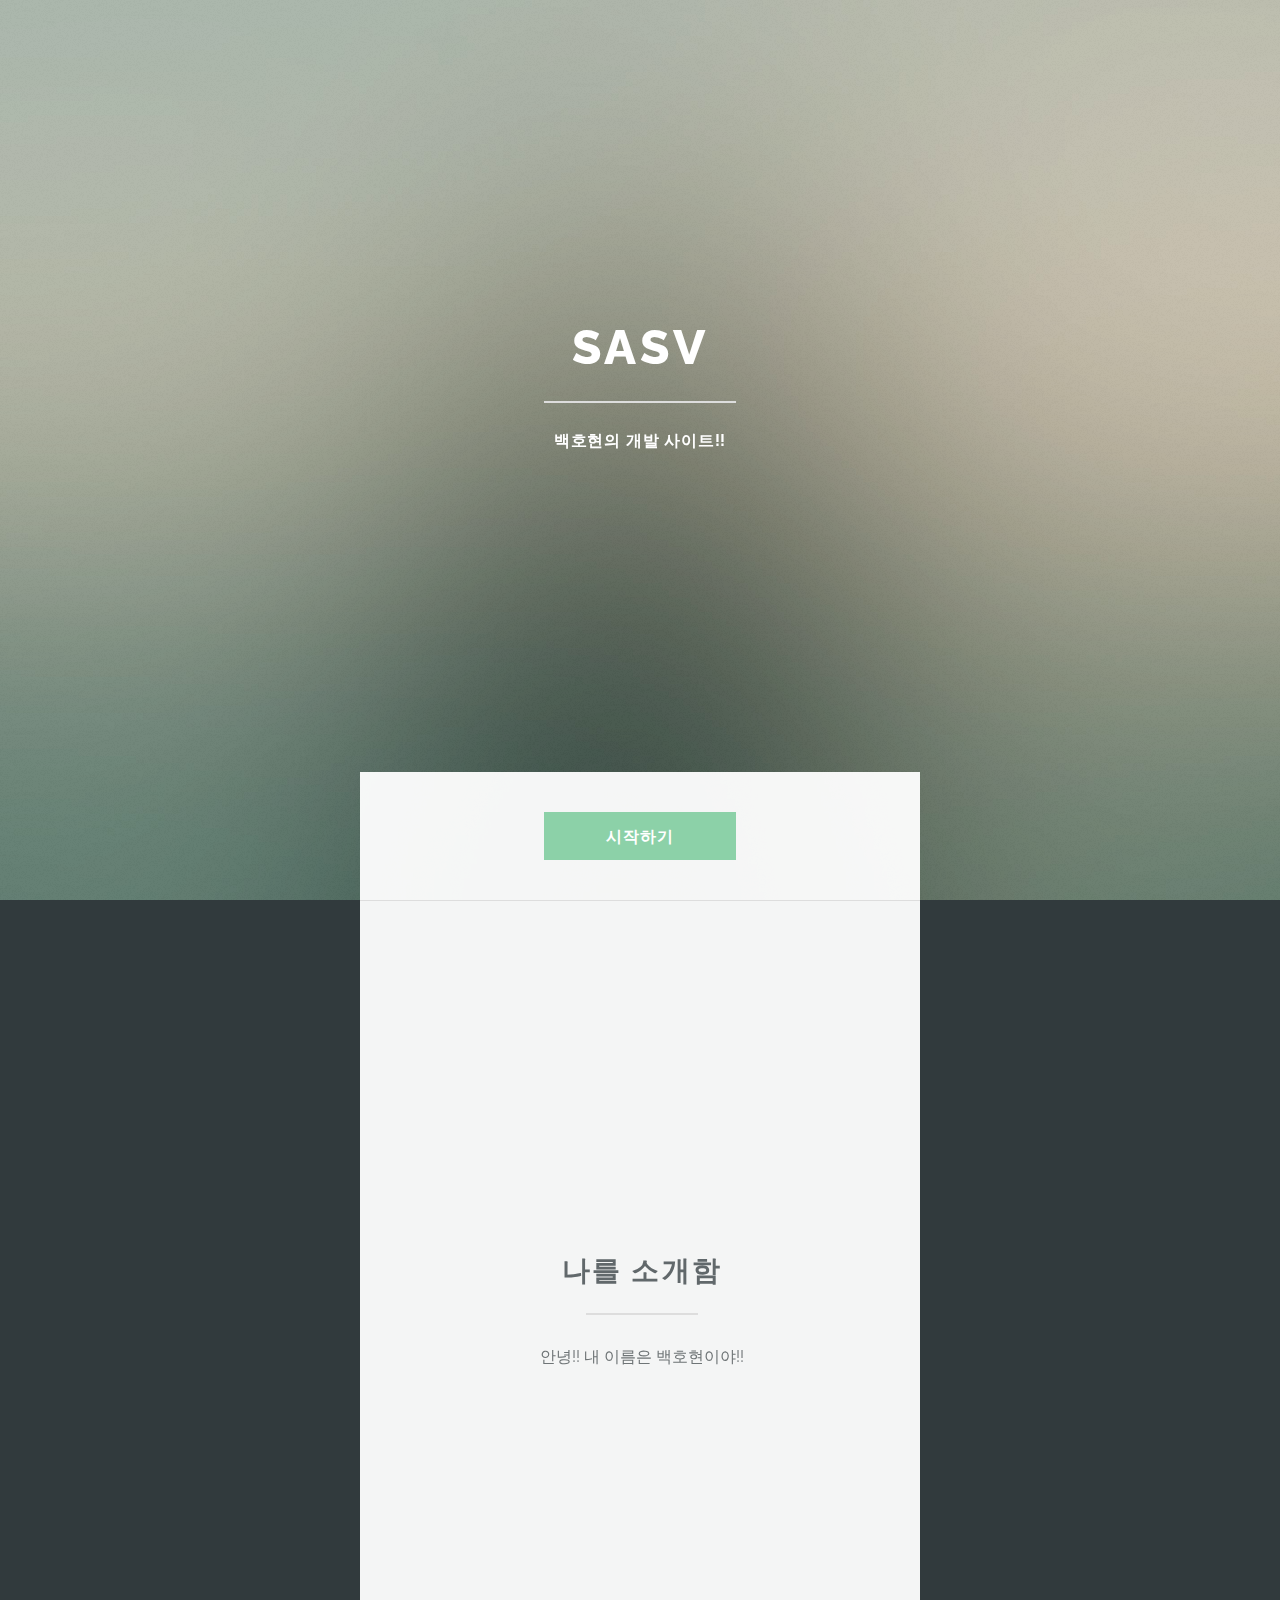
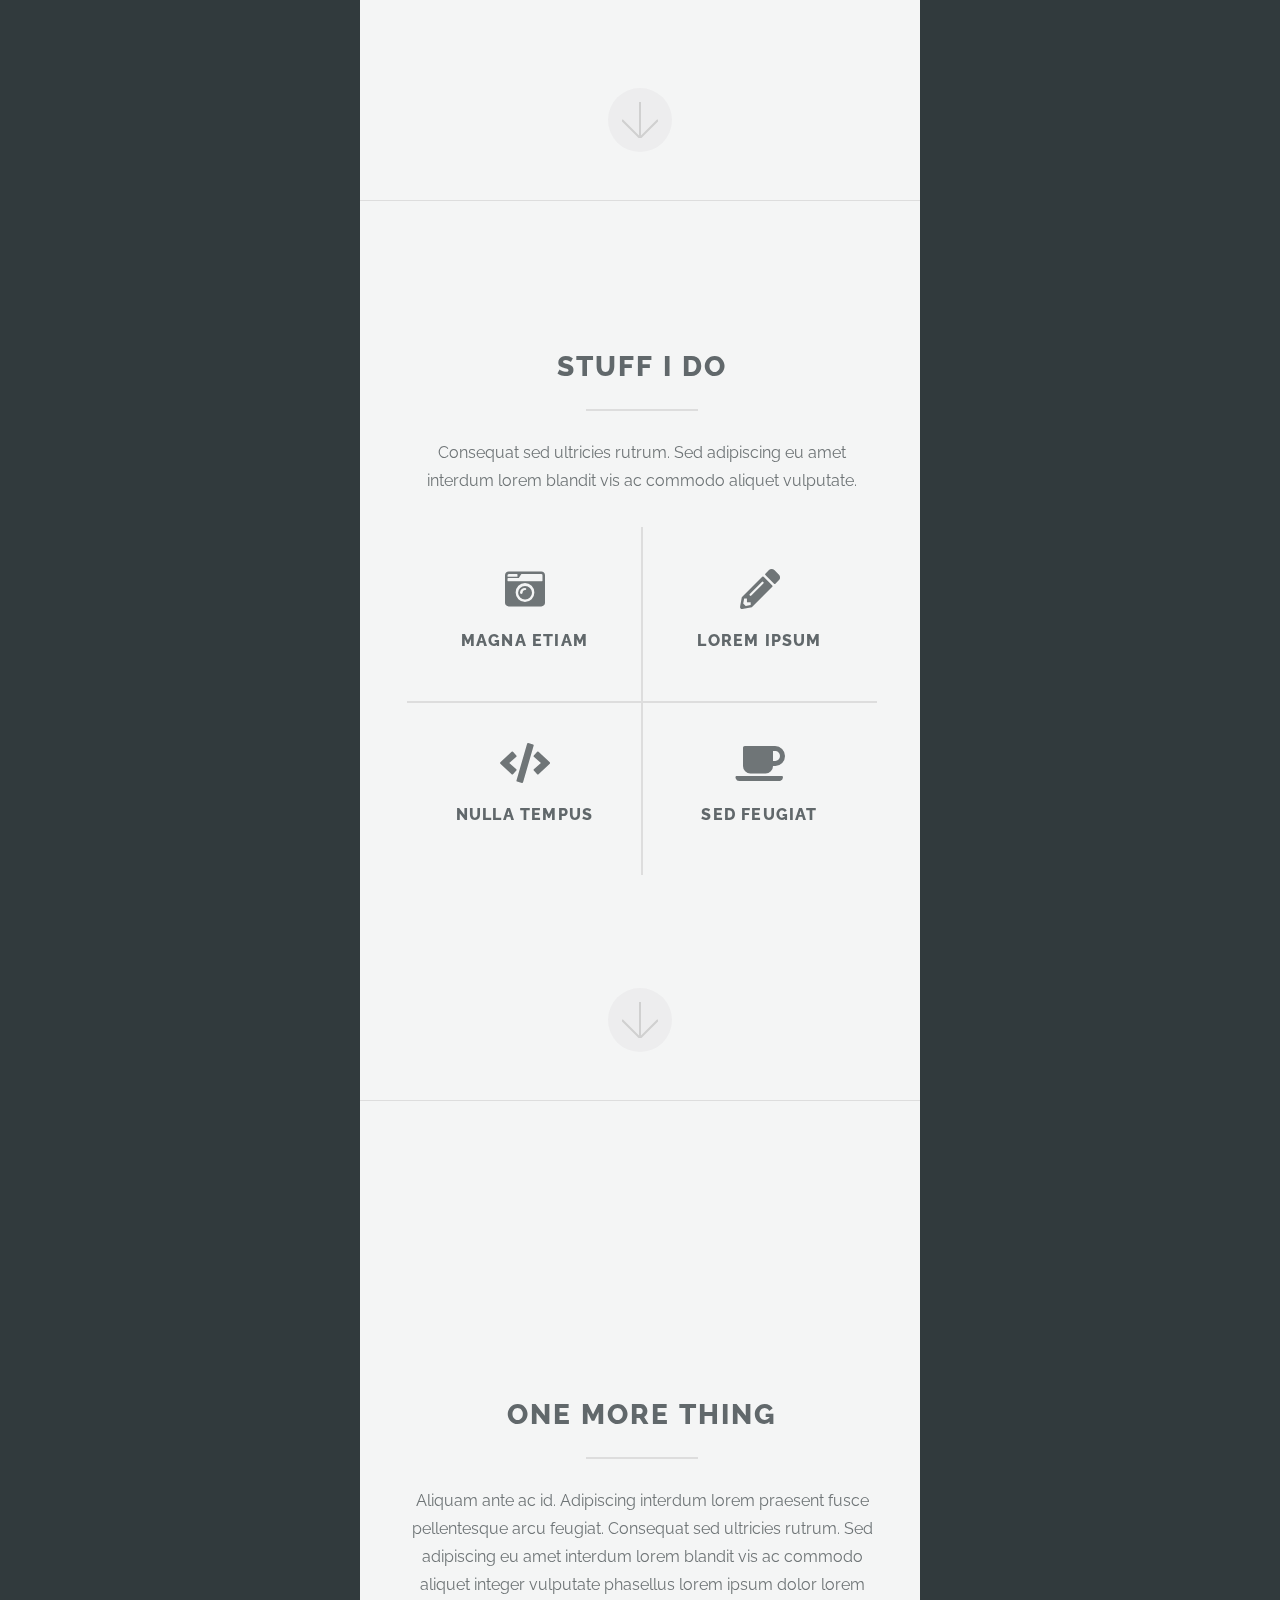
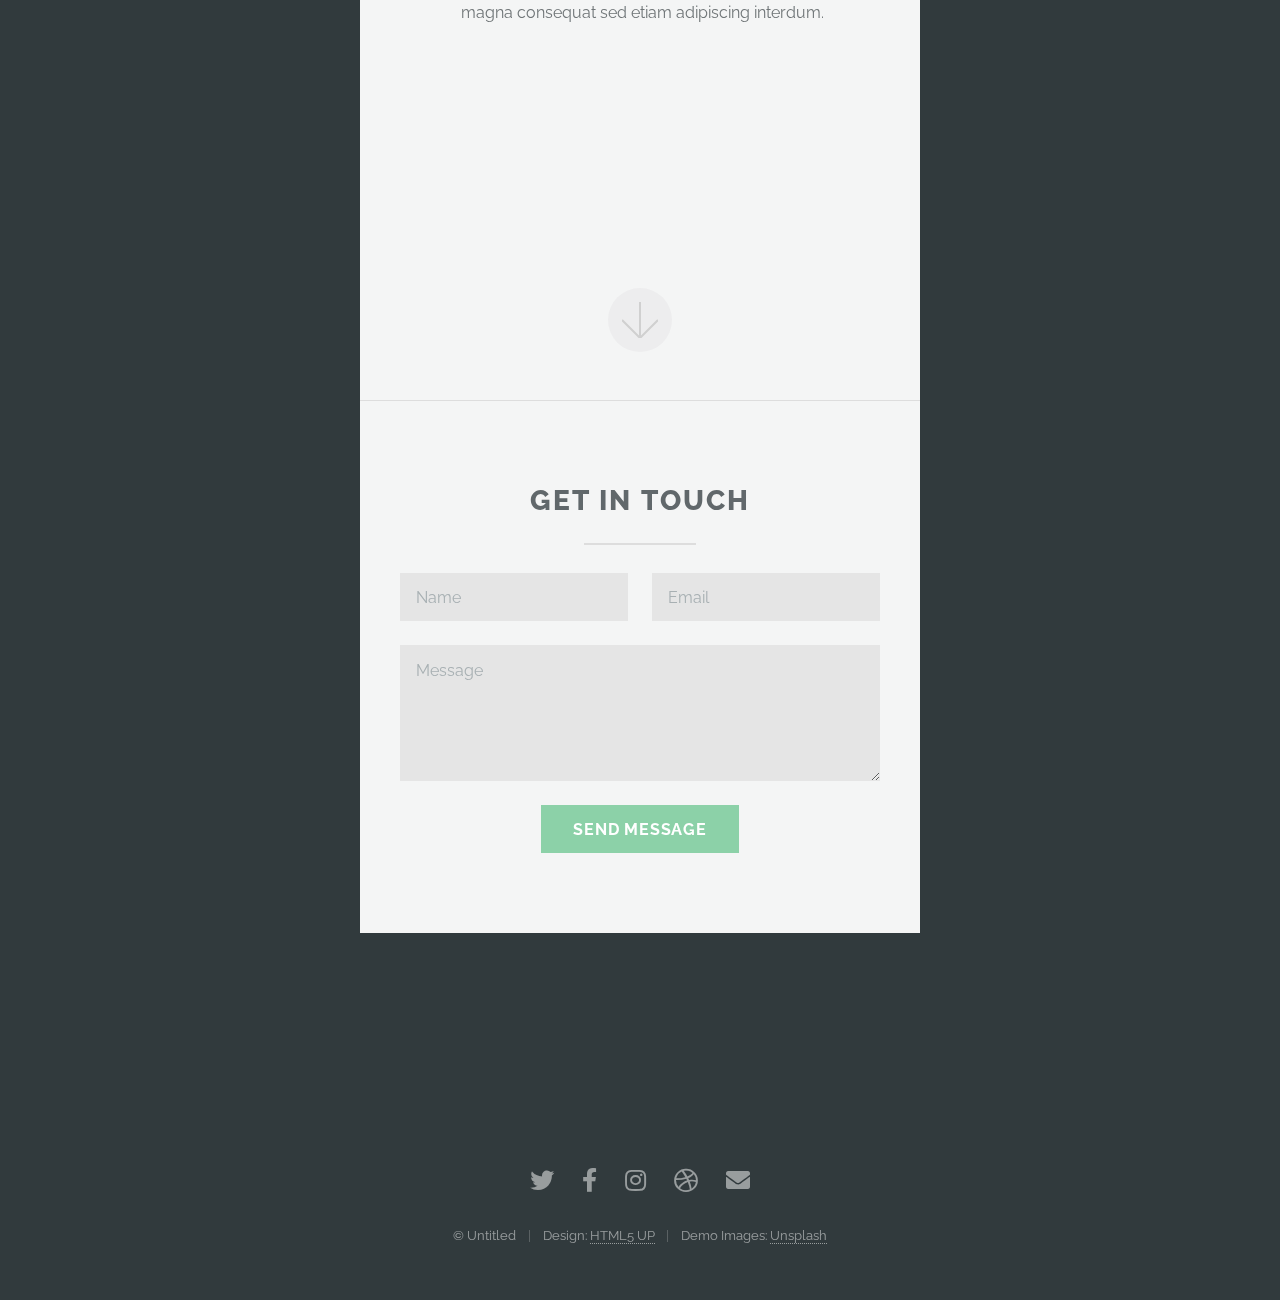
==== commit 9cbd1ff9: "Update index.html" ====
--- a/home/index.html
+++ b/home/index.html
@@ -21,7 +21,7 @@
 				</header>
 				<div class="container">
 					<ul class="actions special">
-						<li><a href="#one" class="button primary scrolly">Begin</a></li>
+						<li><a href="#one" class="button primary scrolly">시작하기</a></li>
 					</ul>
 				</div>
 			</section>
@@ -32,9 +32,9 @@
 					<span class="image fit primary"><img src="images/pic01.jpg" alt="" /></span>
 					<div class="content">
 						<header class="major">
-							<h2>Who I am</h2>
+							<h2>나를 소개함</h2>
 						</header>
-						<p>Aliquam ante ac id. Adipiscing interdum lorem praesent fusce pellentesque arcu feugiat. Consequat sed ultricies rutrum. Sed adipiscing eu amet interdum lorem blandit vis ac commodo aliquet integer vulputate phasellus lorem ipsum dolor lorem magna consequat sed etiam adipiscing interdum.</p>
+						<p>안녕!! 내 이름은 백호현이야!!</p>
 					</div>
 					<a href="#two" class="goto-next scrolly">Next</a>
 				</div>
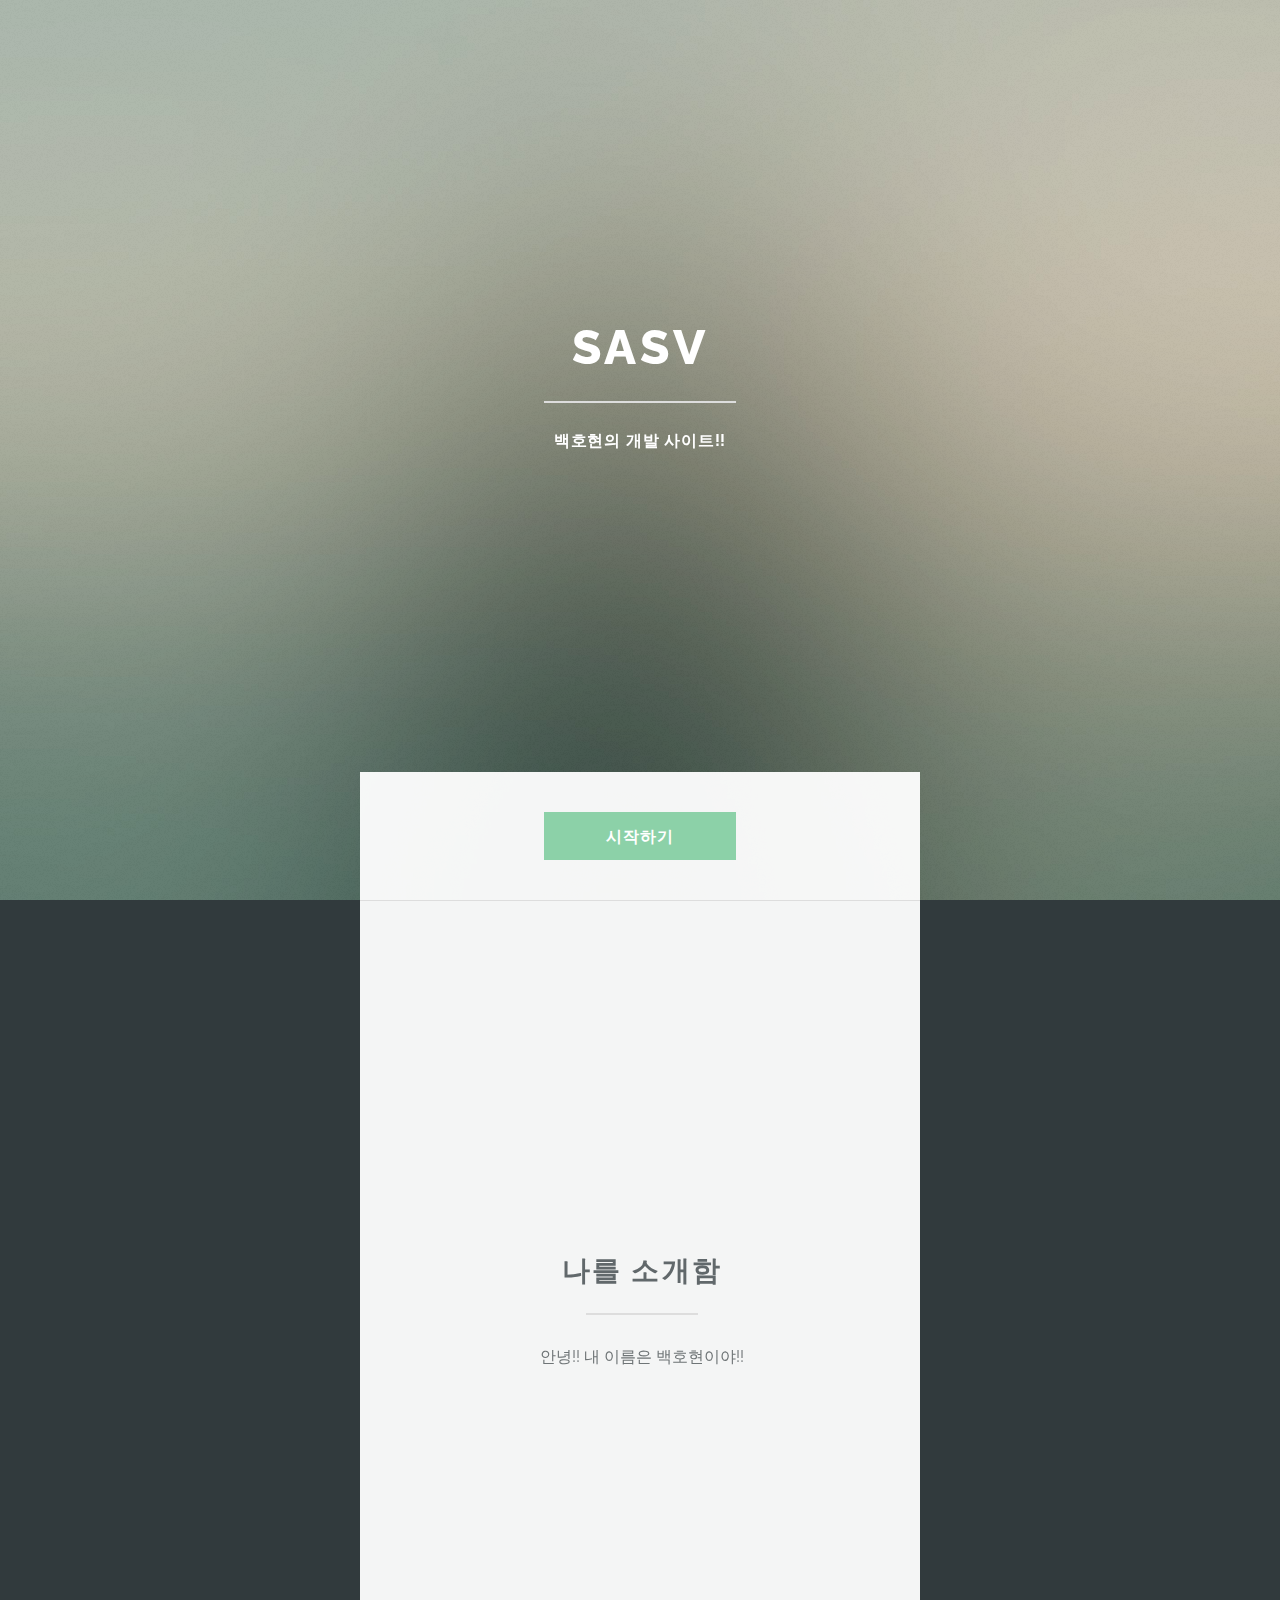
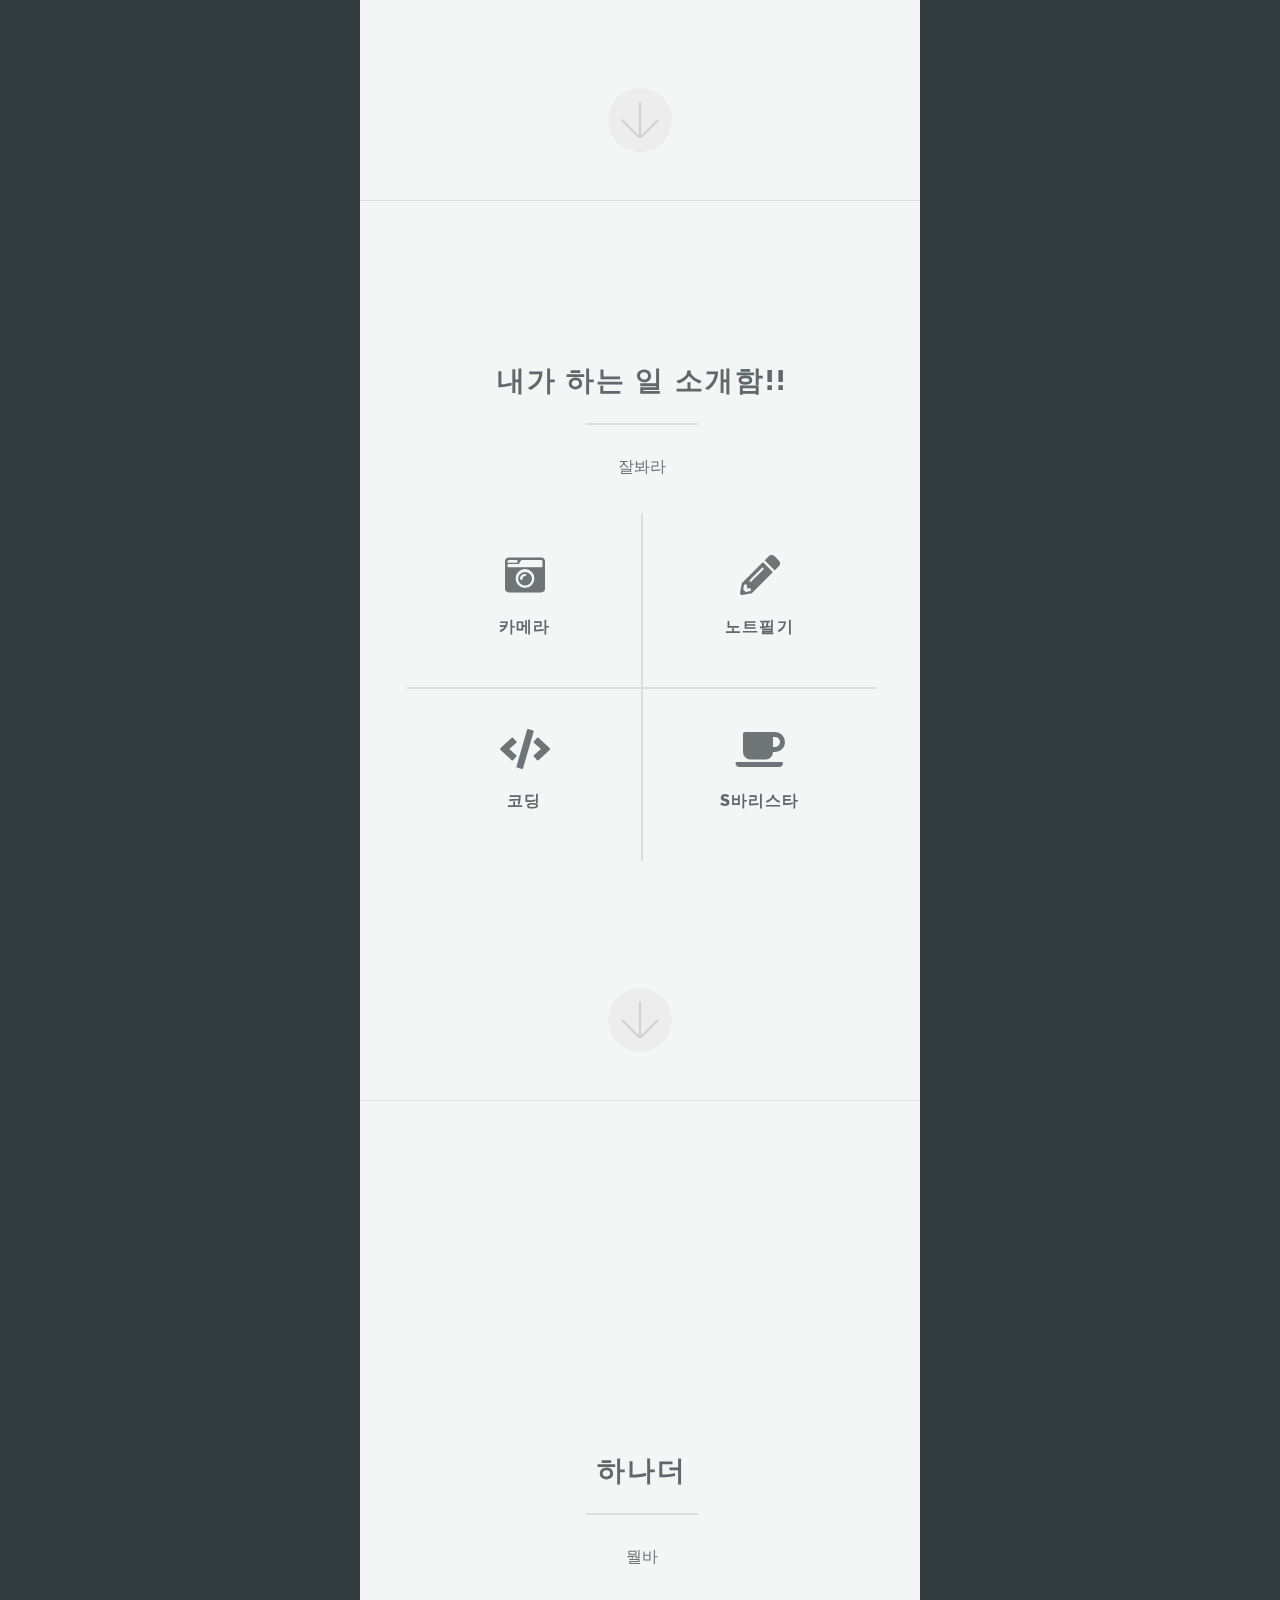
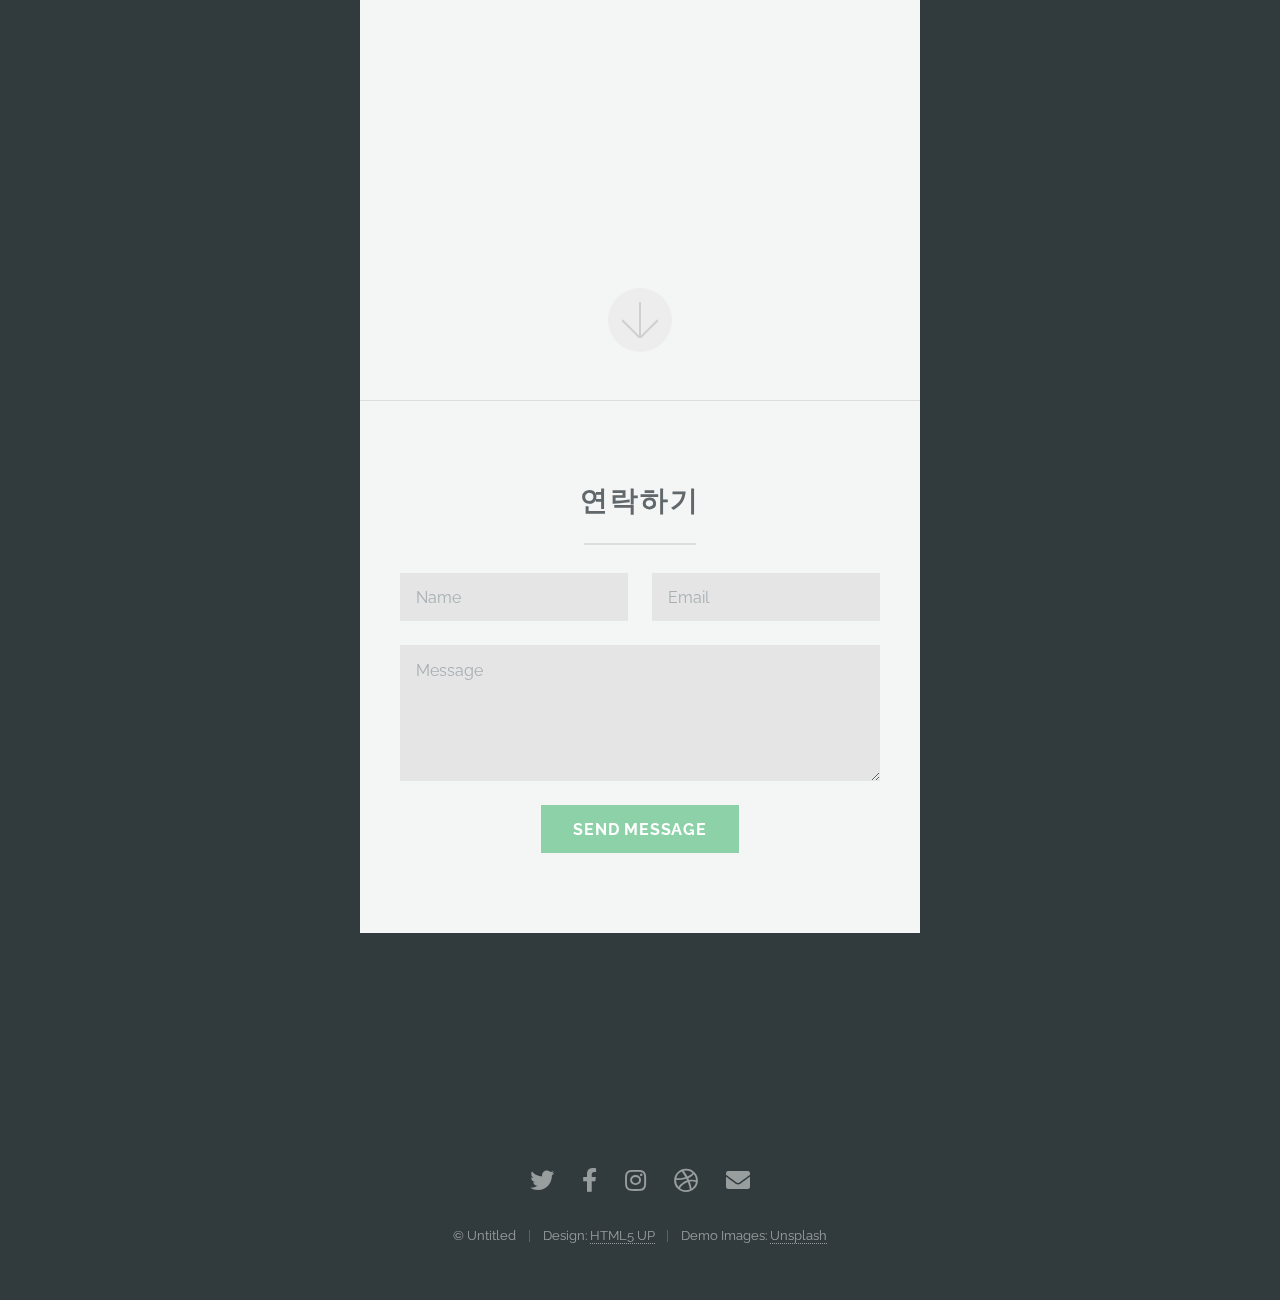
==== commit bca46a69: "Update index.html" ====
--- a/home/index.html
+++ b/home/index.html
@@ -46,25 +46,25 @@
 					<span class="image fit primary"><img src="images/pic02.jpg" alt="" /></span>
 					<div class="content">
 						<header class="major">
-							<h2>Stuff I do</h2>
+							<h2>내가 하는 일 소개함!!</h2>
 						</header>
-						<p>Consequat sed ultricies rutrum. Sed adipiscing eu amet interdum lorem blandit vis ac commodo aliquet vulputate.</p>
+						<p>잘봐라</p>
 						<ul class="icons-grid">
 							<li>
 								<span class="icon solid major fa-camera-retro"></span>
-								<h3>Magna Etiam</h3>
+								<h3>카메라</h3>
 							</li>
 							<li>
 								<span class="icon solid major fa-pencil-alt"></span>
-								<h3>Lorem Ipsum</h3>
+								<h3>노트필기</h3>
 							</li>
 							<li>
 								<span class="icon solid major fa-code"></span>
-								<h3>Nulla Tempus</h3>
+								<h3>코딩</h3>
 							</li>
 							<li>
 								<span class="icon solid major fa-coffee"></span>
-								<h3>Sed Feugiat</h3>
+								<h3>S바리스타</h3>
 							</li>
 						</ul>
 					</div>
@@ -78,9 +78,9 @@
 					<span class="image fit primary"><img src="images/pic03.jpg" alt="" /></span>
 					<div class="content">
 						<header class="major">
-							<h2>One more thing</h2>
+							<h2>하나더</h2>
 						</header>
-						<p>Aliquam ante ac id. Adipiscing interdum lorem praesent fusce pellentesque arcu feugiat. Consequat sed ultricies rutrum. Sed adipiscing eu amet interdum lorem blandit vis ac commodo aliquet integer vulputate phasellus lorem ipsum dolor lorem magna consequat sed etiam adipiscing interdum.</p>
+						<p>뭘바</p>
 					</div>
 					<a href="#footer" class="goto-next scrolly">Next</a>
 				</div>
@@ -411,7 +411,7 @@
 			<section id="footer">
 				<div class="container">
 					<header class="major">
-						<h2>Get in touch</h2>
+						<h2>연락하기</h2>
 					</header>
 					<form method="post" action="#">
 						<div class="row gtr-uniform">
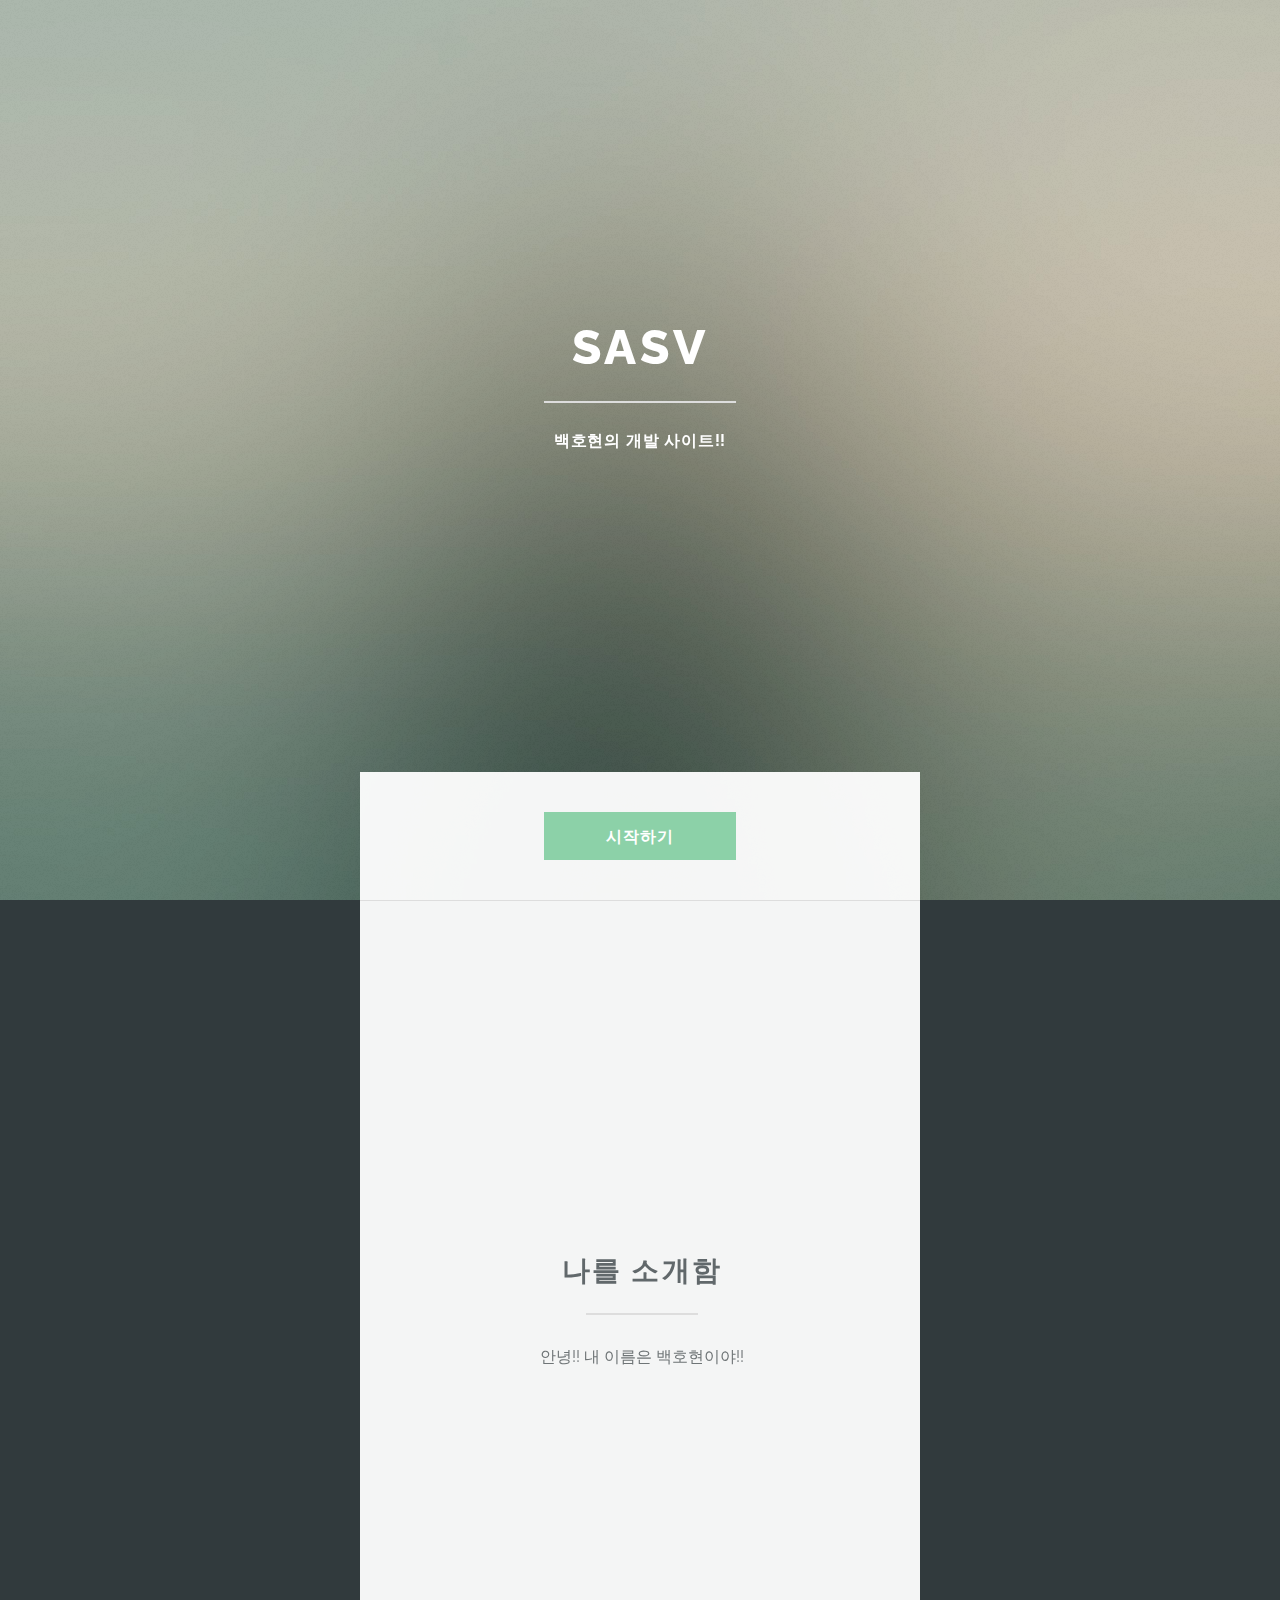
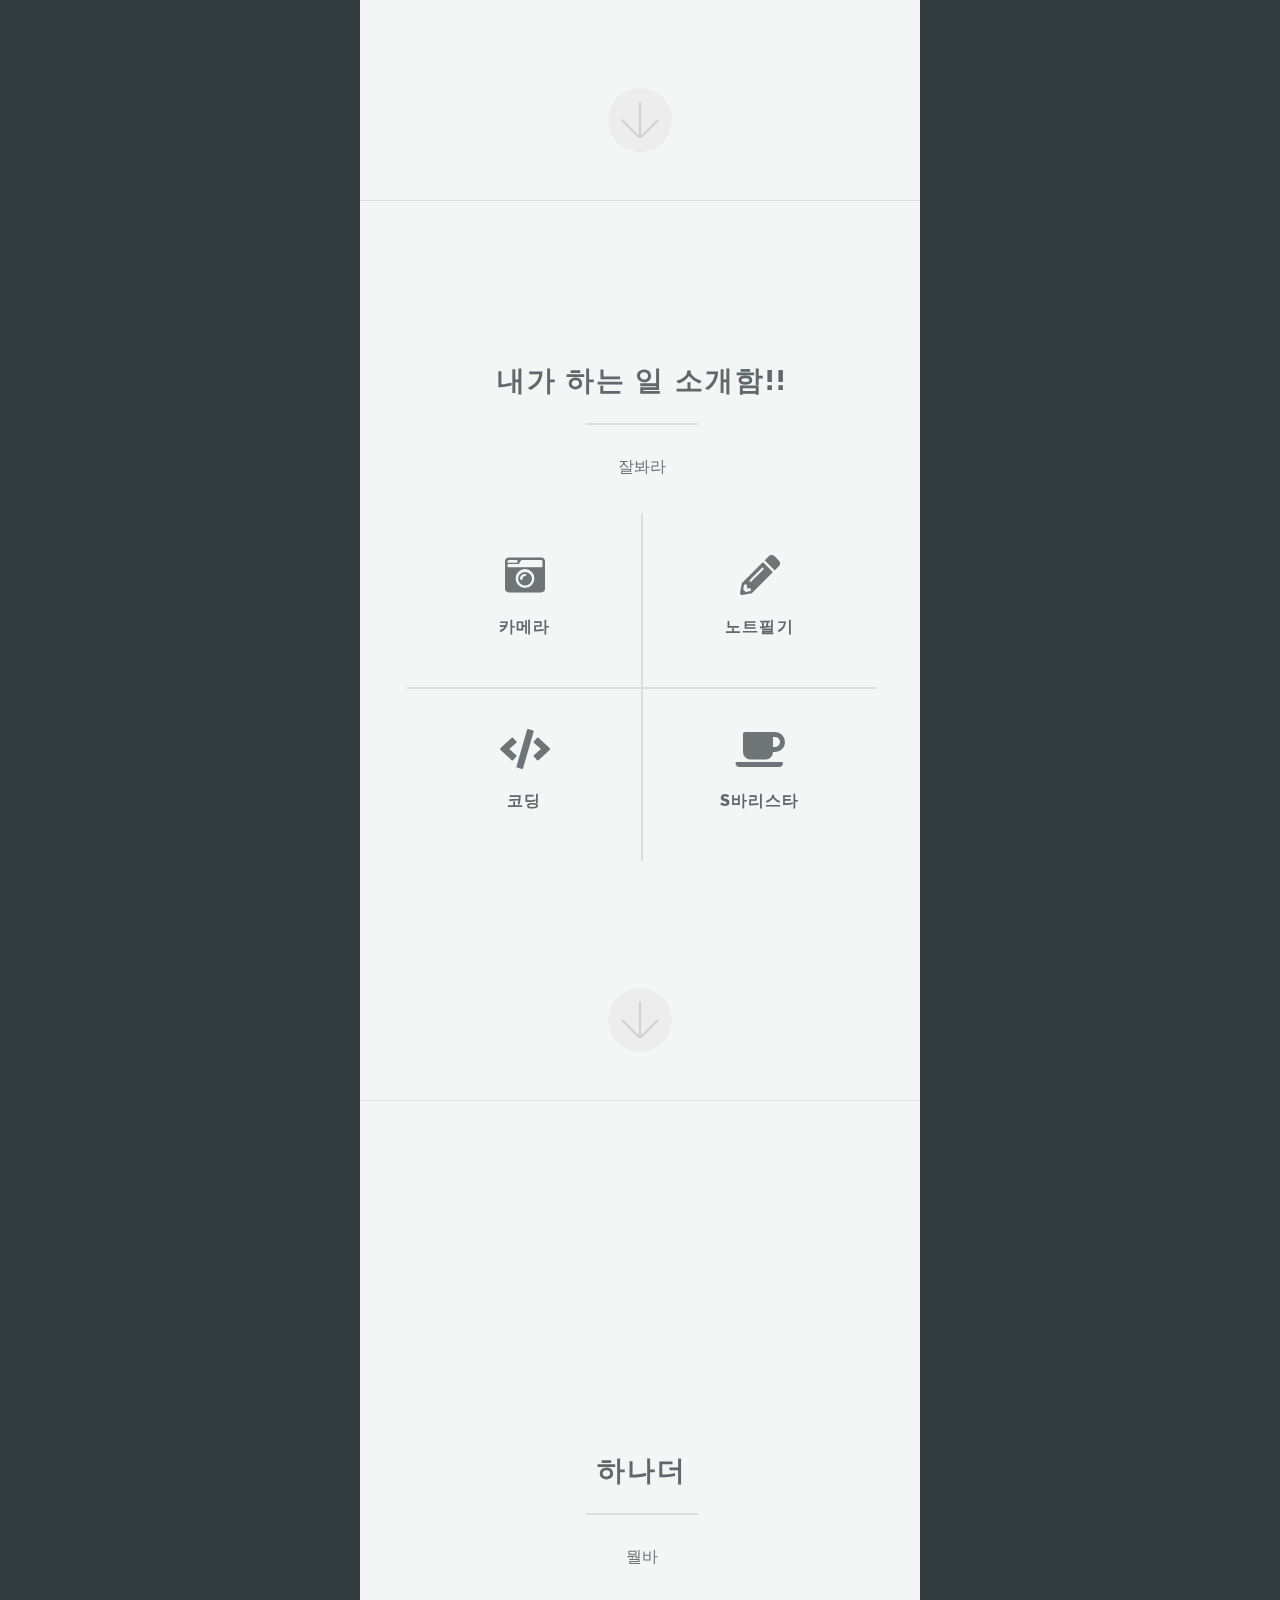
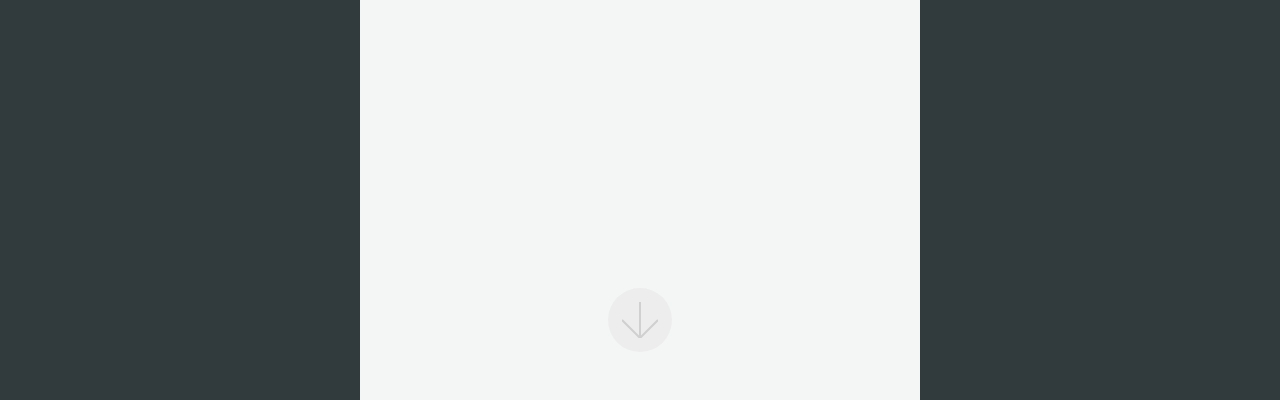
==== commit 39d51705: "Update index.html" ====
--- a/home/index.html
+++ b/home/index.html
@@ -408,37 +408,7 @@
 		-->
 
 		<!-- Footer -->
-			<section id="footer">
-				<div class="container">
-					<header class="major">
-						<h2>연락하기</h2>
-					</header>
-					<form method="post" action="#">
-						<div class="row gtr-uniform">
-							<div class="col-6 col-12-xsmall"><input type="text" name="name" id="name" placeholder="Name" /></div>
-							<div class="col-6 col-12-xsmall"><input type="email" name="email" id="email" placeholder="Email" /></div>
-							<div class="col-12"><textarea name="message" id="message" placeholder="Message" rows="4"></textarea></div>
-							<div class="col-12">
-								<ul class="actions special">
-									<li><input type="submit" value="Send Message" class="primary" /></li>
-								</ul>
-							</div>
-						</div>
-					</form>
-				</div>
-				<footer>
-					<ul class="icons">
-						<li><a href="#" class="icon brands alt fa-twitter"><span class="label">Twitter</span></a></li>
-						<li><a href="#" class="icon brands alt fa-facebook-f"><span class="label">Facebook</span></a></li>
-						<li><a href="#" class="icon brands alt fa-instagram"><span class="label">Instagram</span></a></li>
-						<li><a href="#" class="icon brands alt fa-dribbble"><span class="label">Dribbble</span></a></li>
-						<li><a href="#" class="icon solid alt fa-envelope"><span class="label">Email</span></a></li>
-					</ul>
-					<ul class="copyright">
-						<li>&copy; Untitled</li><li>Design: <a href="http://html5up.net">HTML5 UP</a></li><li>Demo Images: <a href="http://unsplash.com">Unsplash</a></li>
-					</ul>
-				</footer>
-			</section>
+			
 
 		<!-- Scripts -->
 			<script src="assets/js/jquery.min.js"></script>
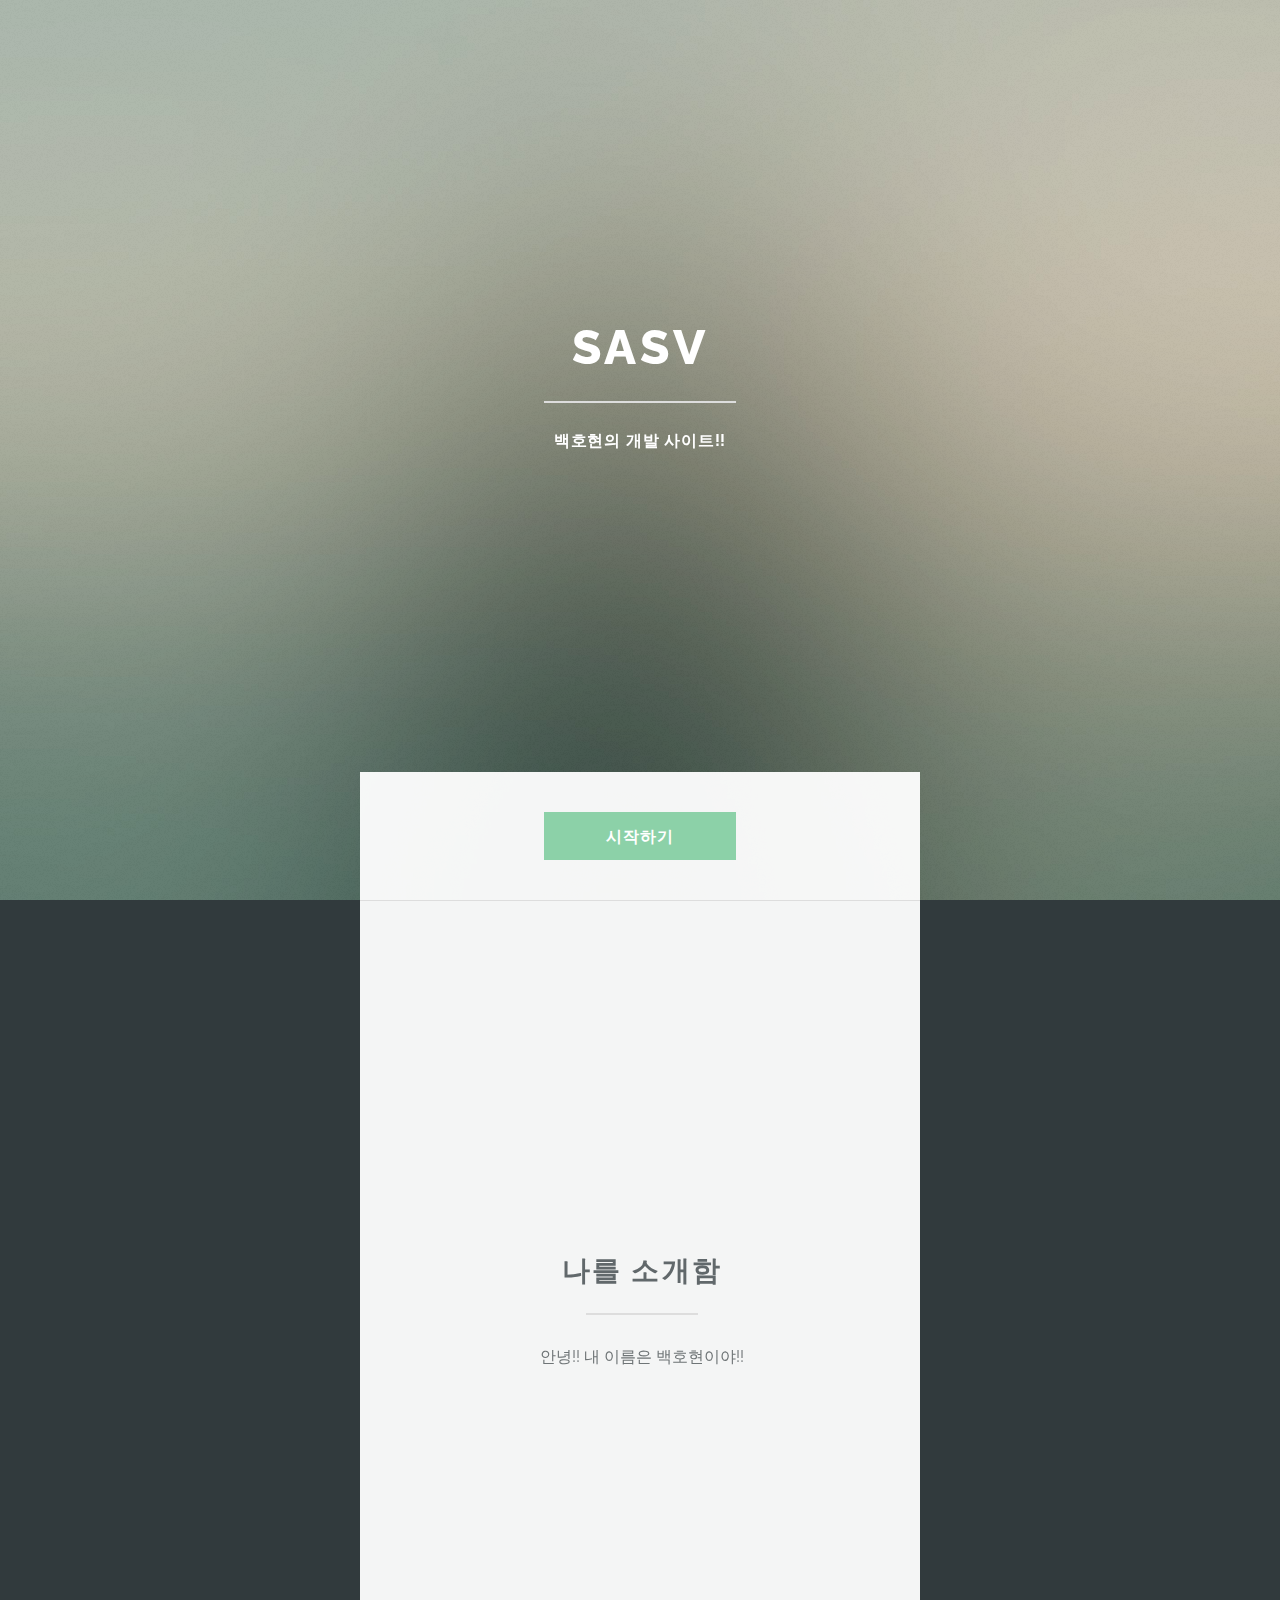
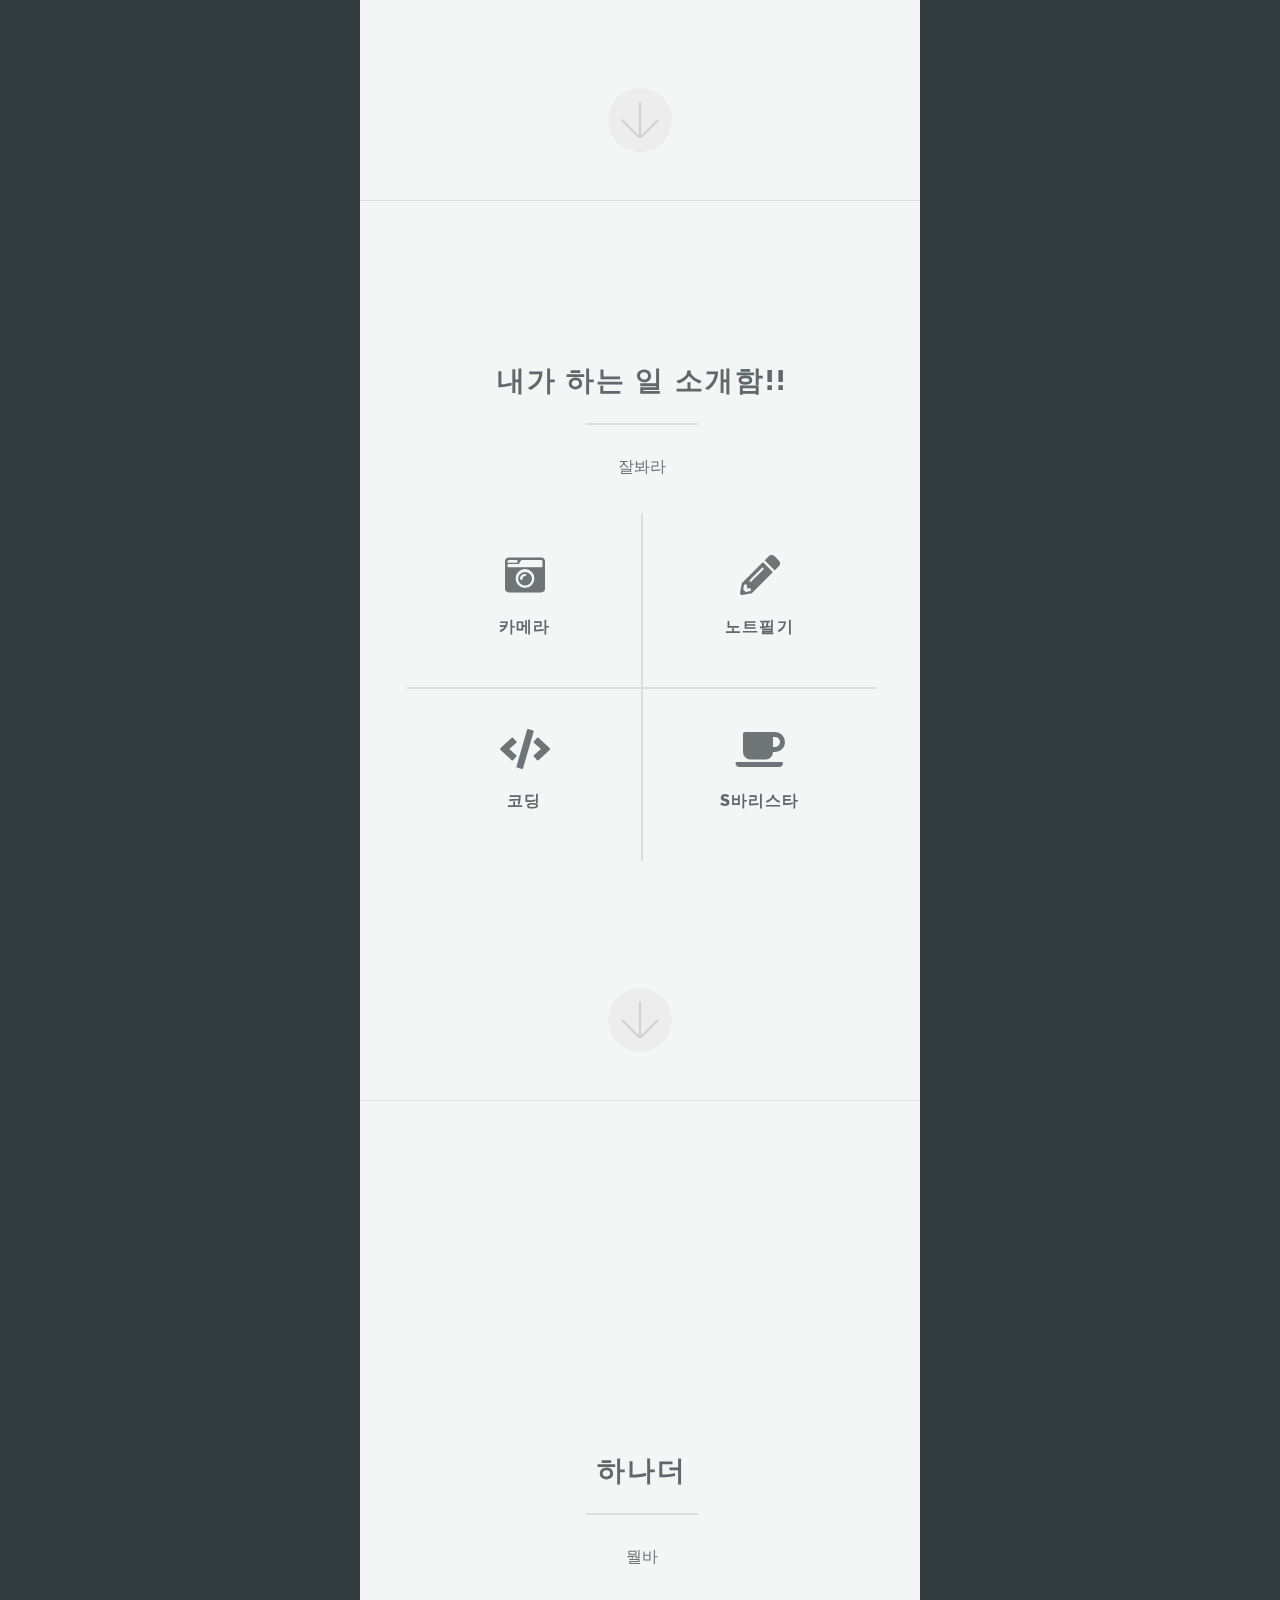
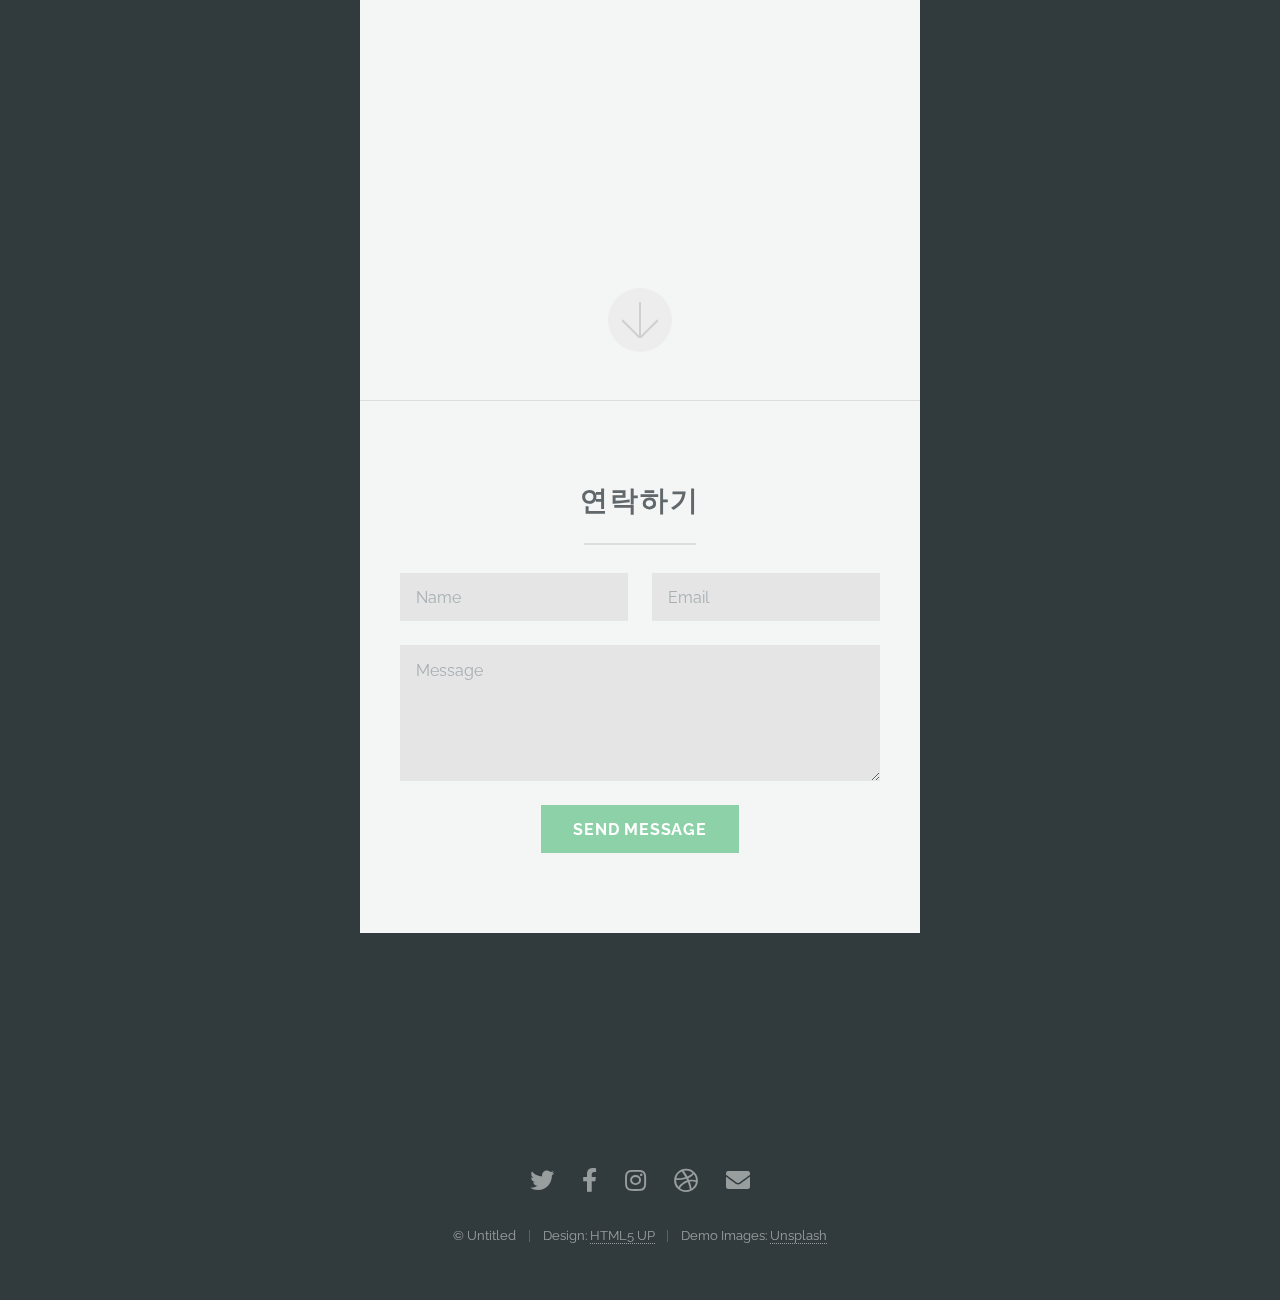
==== commit 93d2debf: "Revert "Update index.html"" ====
--- a/home/index.html
+++ b/home/index.html
@@ -408,7 +408,37 @@
 		-->
 
 		<!-- Footer -->
-			
+			<section id="footer">
+				<div class="container">
+					<header class="major">
+						<h2>연락하기</h2>
+					</header>
+					<form method="post" action="#">
+						<div class="row gtr-uniform">
+							<div class="col-6 col-12-xsmall"><input type="text" name="name" id="name" placeholder="Name" /></div>
+							<div class="col-6 col-12-xsmall"><input type="email" name="email" id="email" placeholder="Email" /></div>
+							<div class="col-12"><textarea name="message" id="message" placeholder="Message" rows="4"></textarea></div>
+							<div class="col-12">
+								<ul class="actions special">
+									<li><input type="submit" value="Send Message" class="primary" /></li>
+								</ul>
+							</div>
+						</div>
+					</form>
+				</div>
+				<footer>
+					<ul class="icons">
+						<li><a href="#" class="icon brands alt fa-twitter"><span class="label">Twitter</span></a></li>
+						<li><a href="#" class="icon brands alt fa-facebook-f"><span class="label">Facebook</span></a></li>
+						<li><a href="#" class="icon brands alt fa-instagram"><span class="label">Instagram</span></a></li>
+						<li><a href="#" class="icon brands alt fa-dribbble"><span class="label">Dribbble</span></a></li>
+						<li><a href="#" class="icon solid alt fa-envelope"><span class="label">Email</span></a></li>
+					</ul>
+					<ul class="copyright">
+						<li>&copy; Untitled</li><li>Design: <a href="http://html5up.net">HTML5 UP</a></li><li>Demo Images: <a href="http://unsplash.com">Unsplash</a></li>
+					</ul>
+				</footer>
+			</section>
 
 		<!-- Scripts -->
 			<script src="assets/js/jquery.min.js"></script>
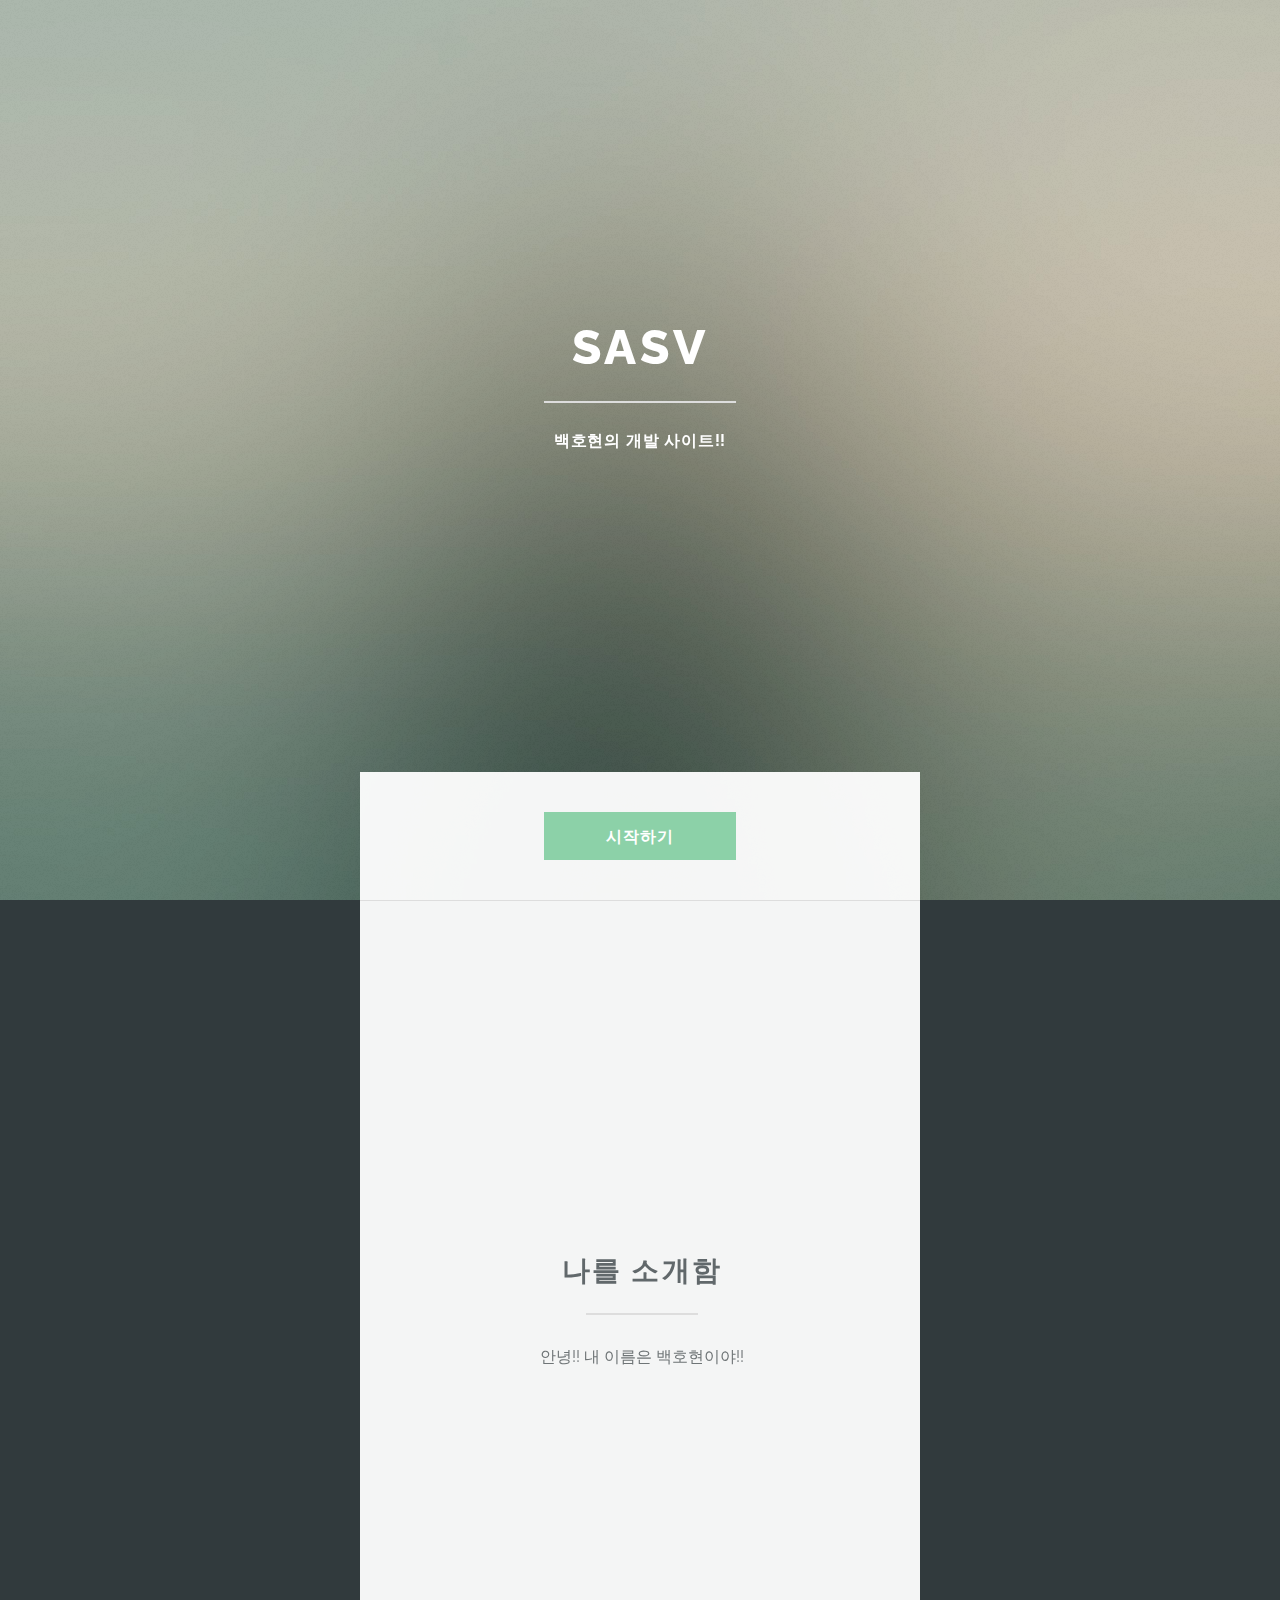
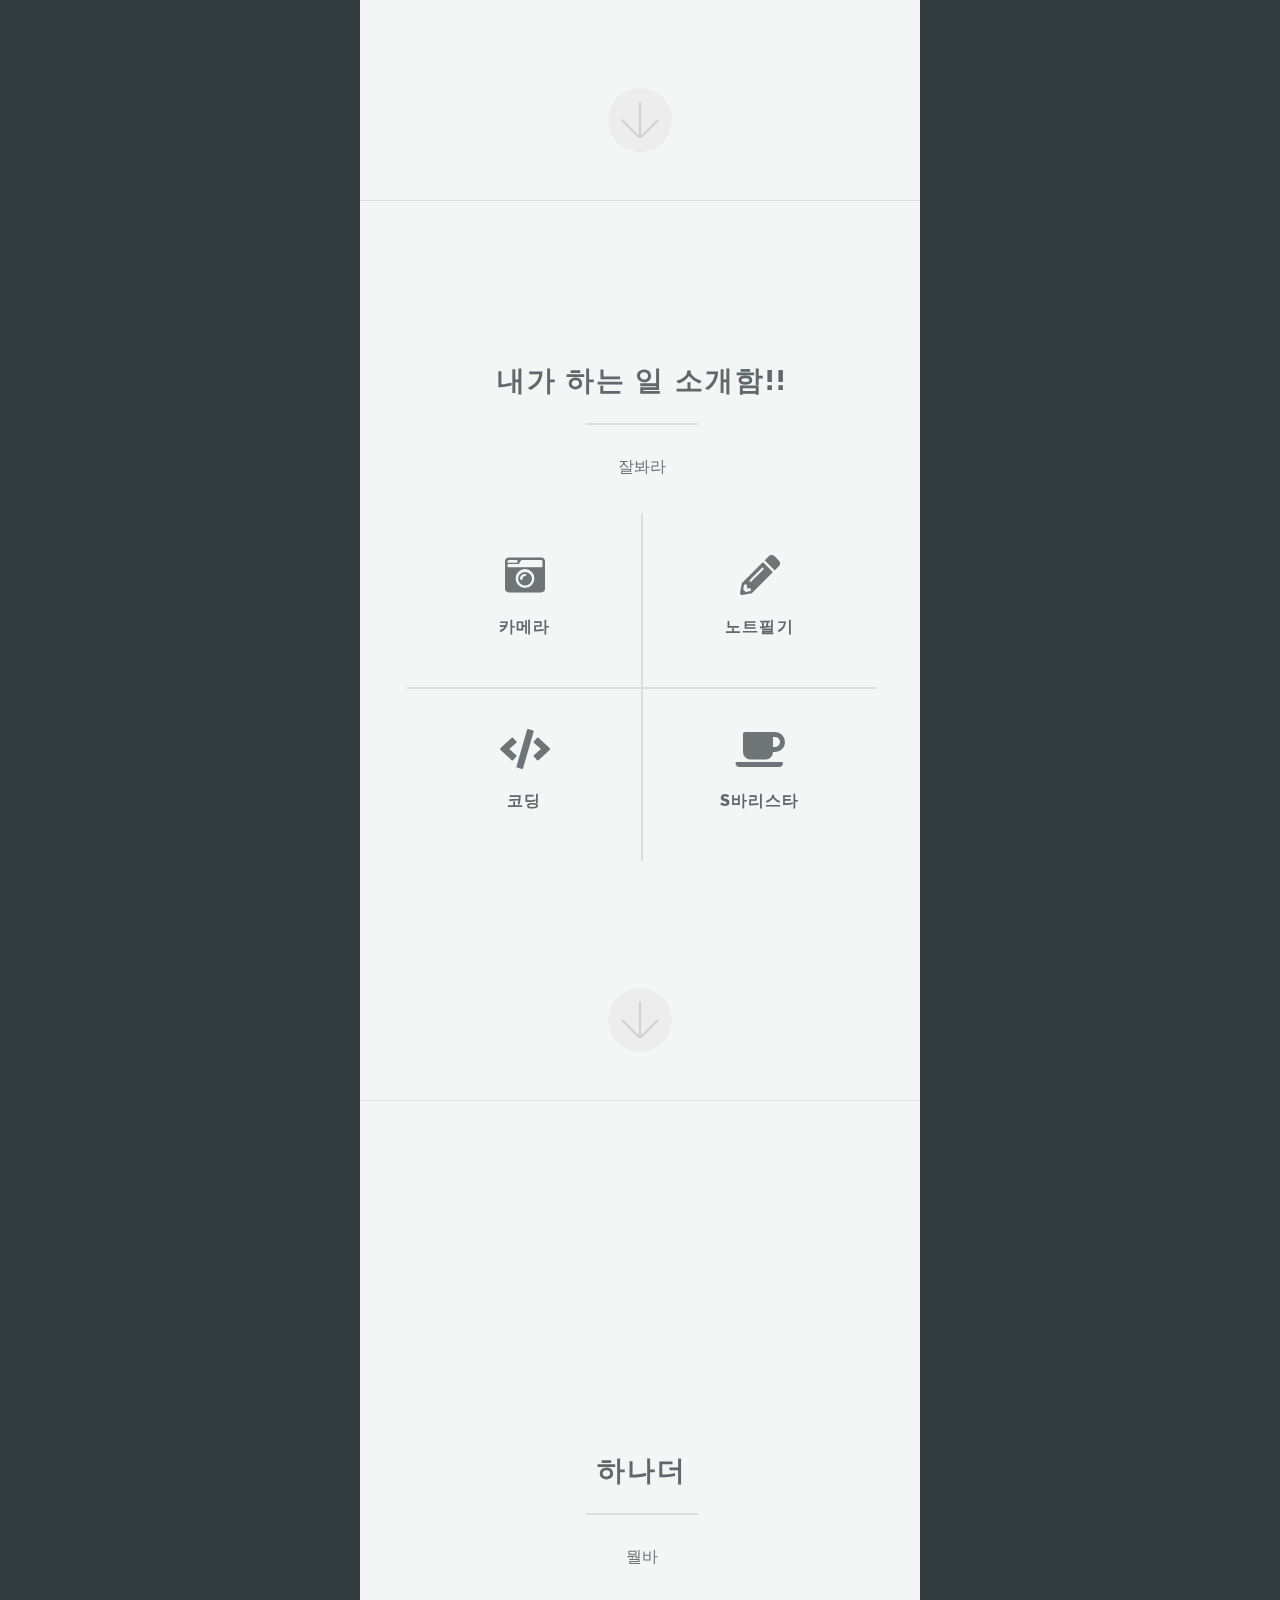
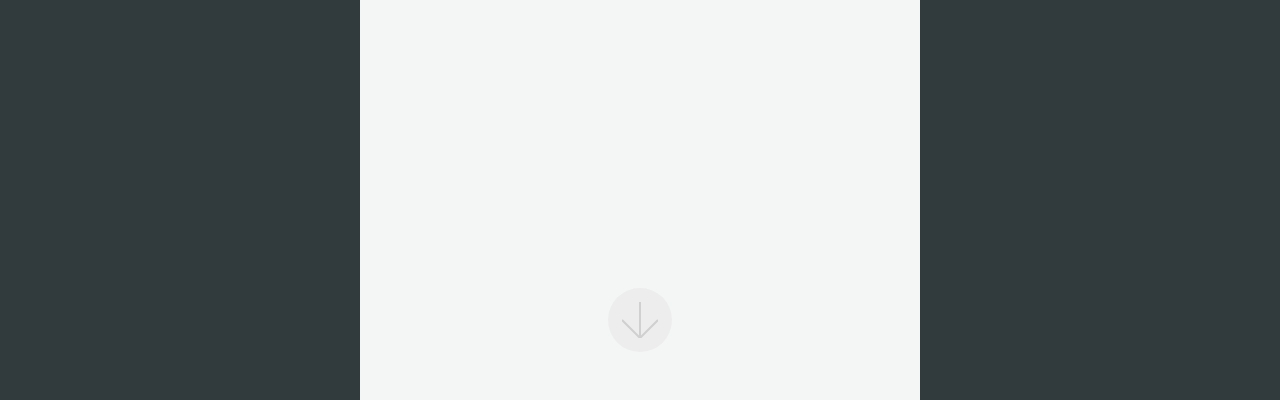
==== commit 4b0f3c65: "Update index.html" ====
--- a/home/index.html
+++ b/home/index.html
@@ -408,37 +408,7 @@
 		-->
 
 		<!-- Footer -->
-			<section id="footer">
-				<div class="container">
-					<header class="major">
-						<h2>연락하기</h2>
-					</header>
-					<form method="post" action="#">
-						<div class="row gtr-uniform">
-							<div class="col-6 col-12-xsmall"><input type="text" name="name" id="name" placeholder="Name" /></div>
-							<div class="col-6 col-12-xsmall"><input type="email" name="email" id="email" placeholder="Email" /></div>
-							<div class="col-12"><textarea name="message" id="message" placeholder="Message" rows="4"></textarea></div>
-							<div class="col-12">
-								<ul class="actions special">
-									<li><input type="submit" value="Send Message" class="primary" /></li>
-								</ul>
-							</div>
-						</div>
-					</form>
-				</div>
-				<footer>
-					<ul class="icons">
-						<li><a href="#" class="icon brands alt fa-twitter"><span class="label">Twitter</span></a></li>
-						<li><a href="#" class="icon brands alt fa-facebook-f"><span class="label">Facebook</span></a></li>
-						<li><a href="#" class="icon brands alt fa-instagram"><span class="label">Instagram</span></a></li>
-						<li><a href="#" class="icon brands alt fa-dribbble"><span class="label">Dribbble</span></a></li>
-						<li><a href="#" class="icon solid alt fa-envelope"><span class="label">Email</span></a></li>
-					</ul>
-					<ul class="copyright">
-						<li>&copy; Untitled</li><li>Design: <a href="http://html5up.net">HTML5 UP</a></li><li>Demo Images: <a href="http://unsplash.com">Unsplash</a></li>
-					</ul>
-				</footer>
-			</section>
+			
 
 		<!-- Scripts -->
 			<script src="assets/js/jquery.min.js"></script>
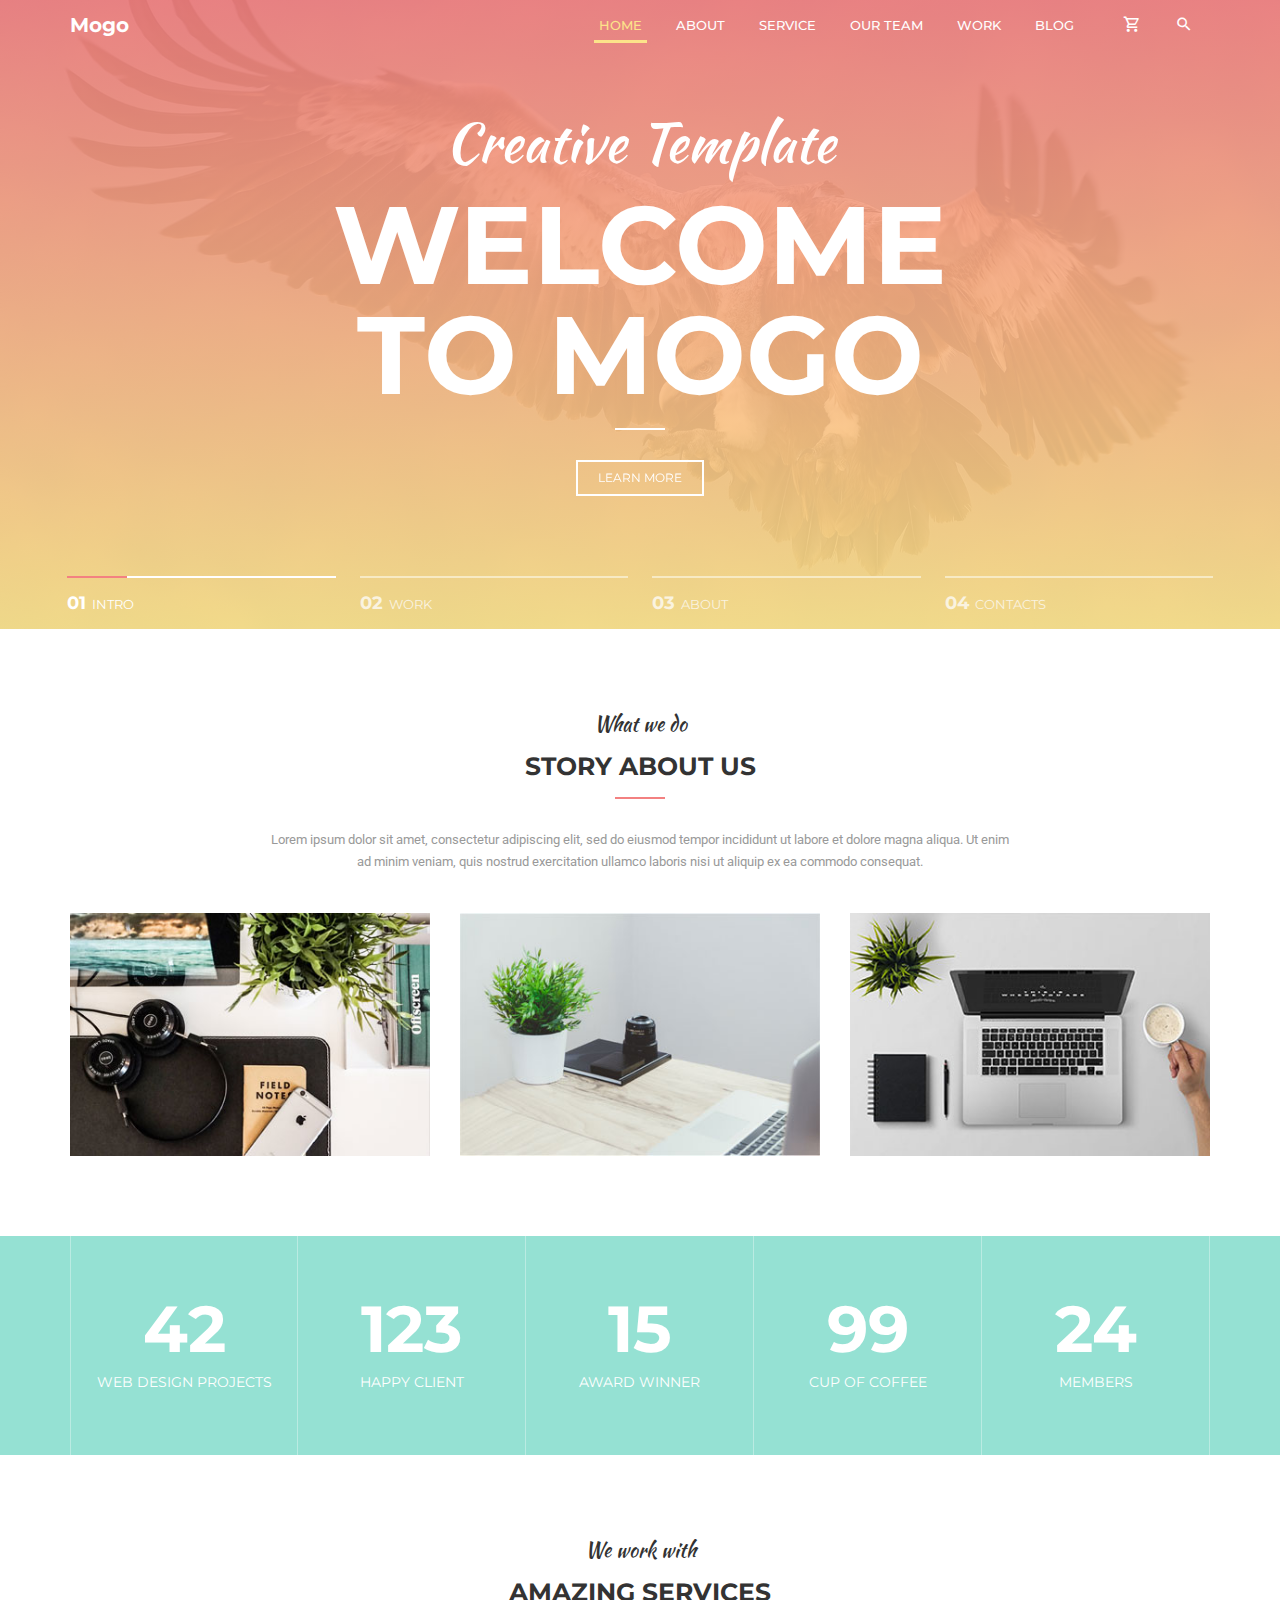
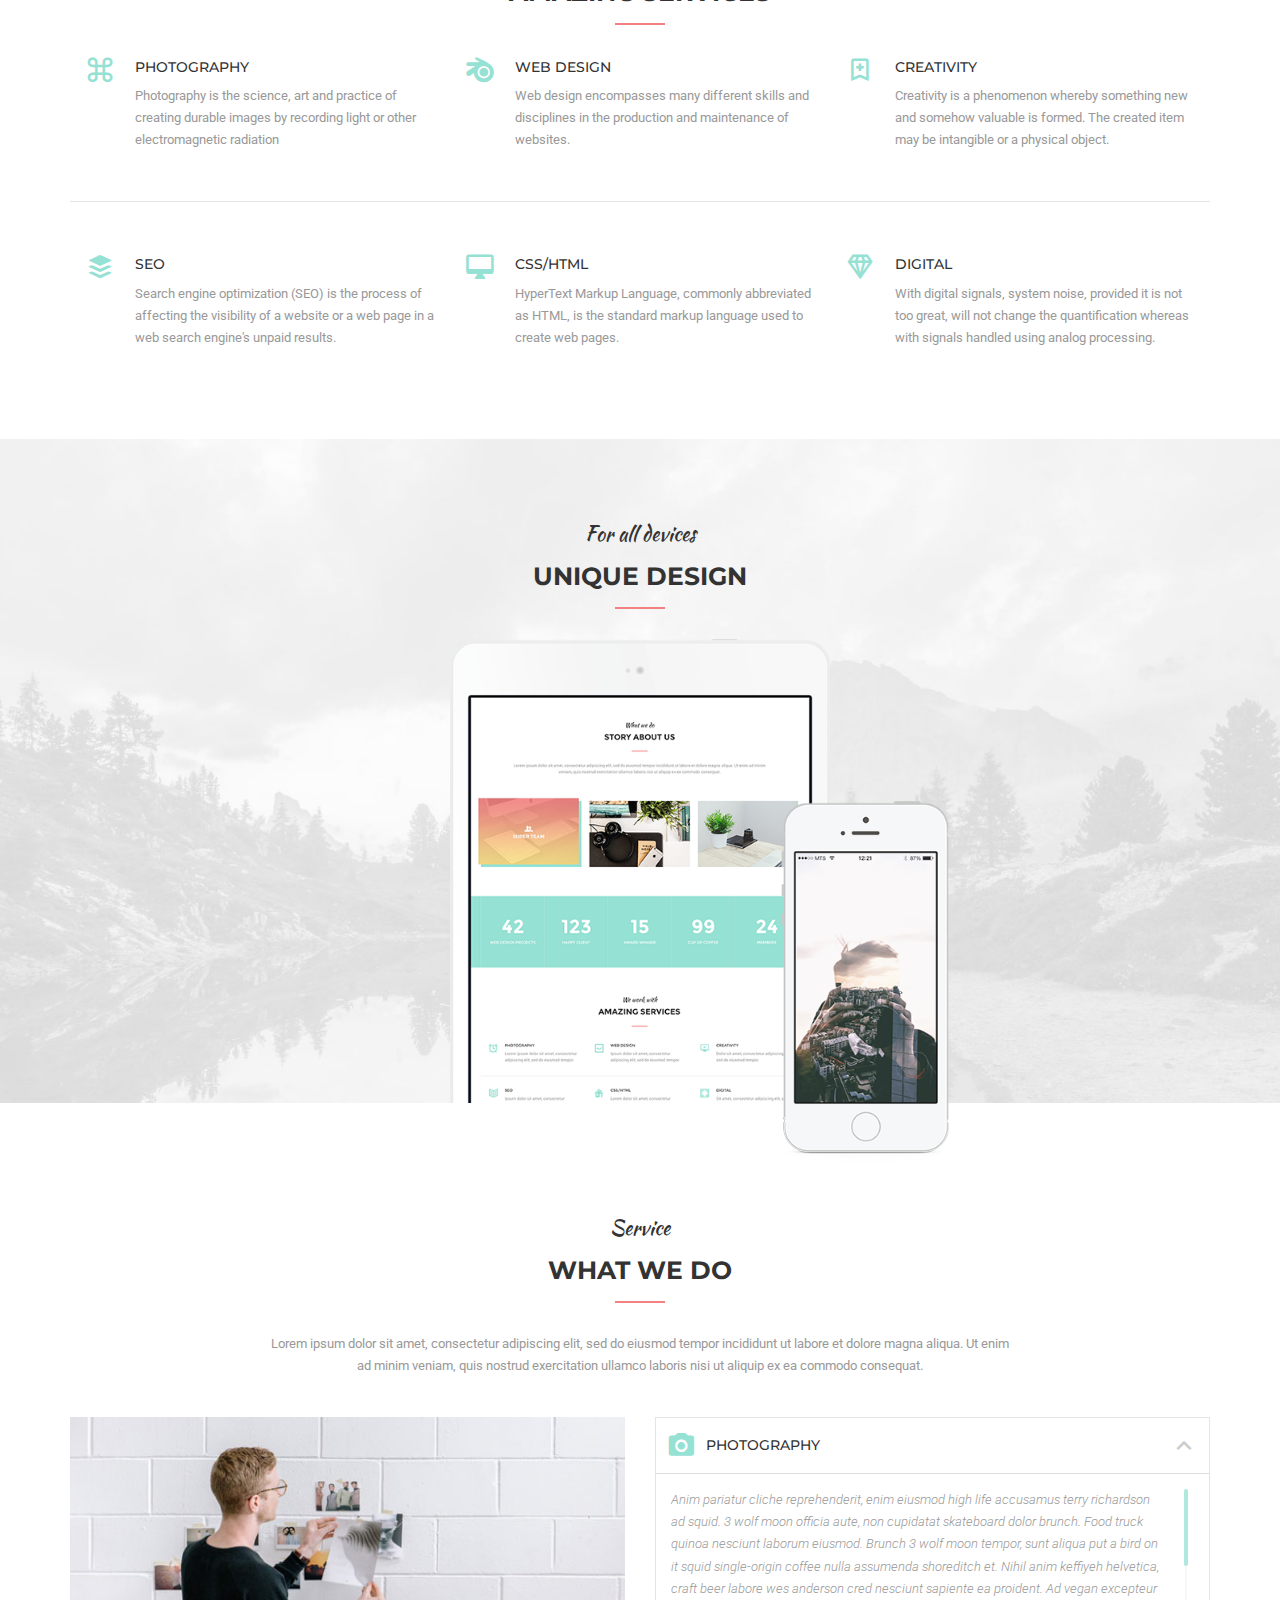
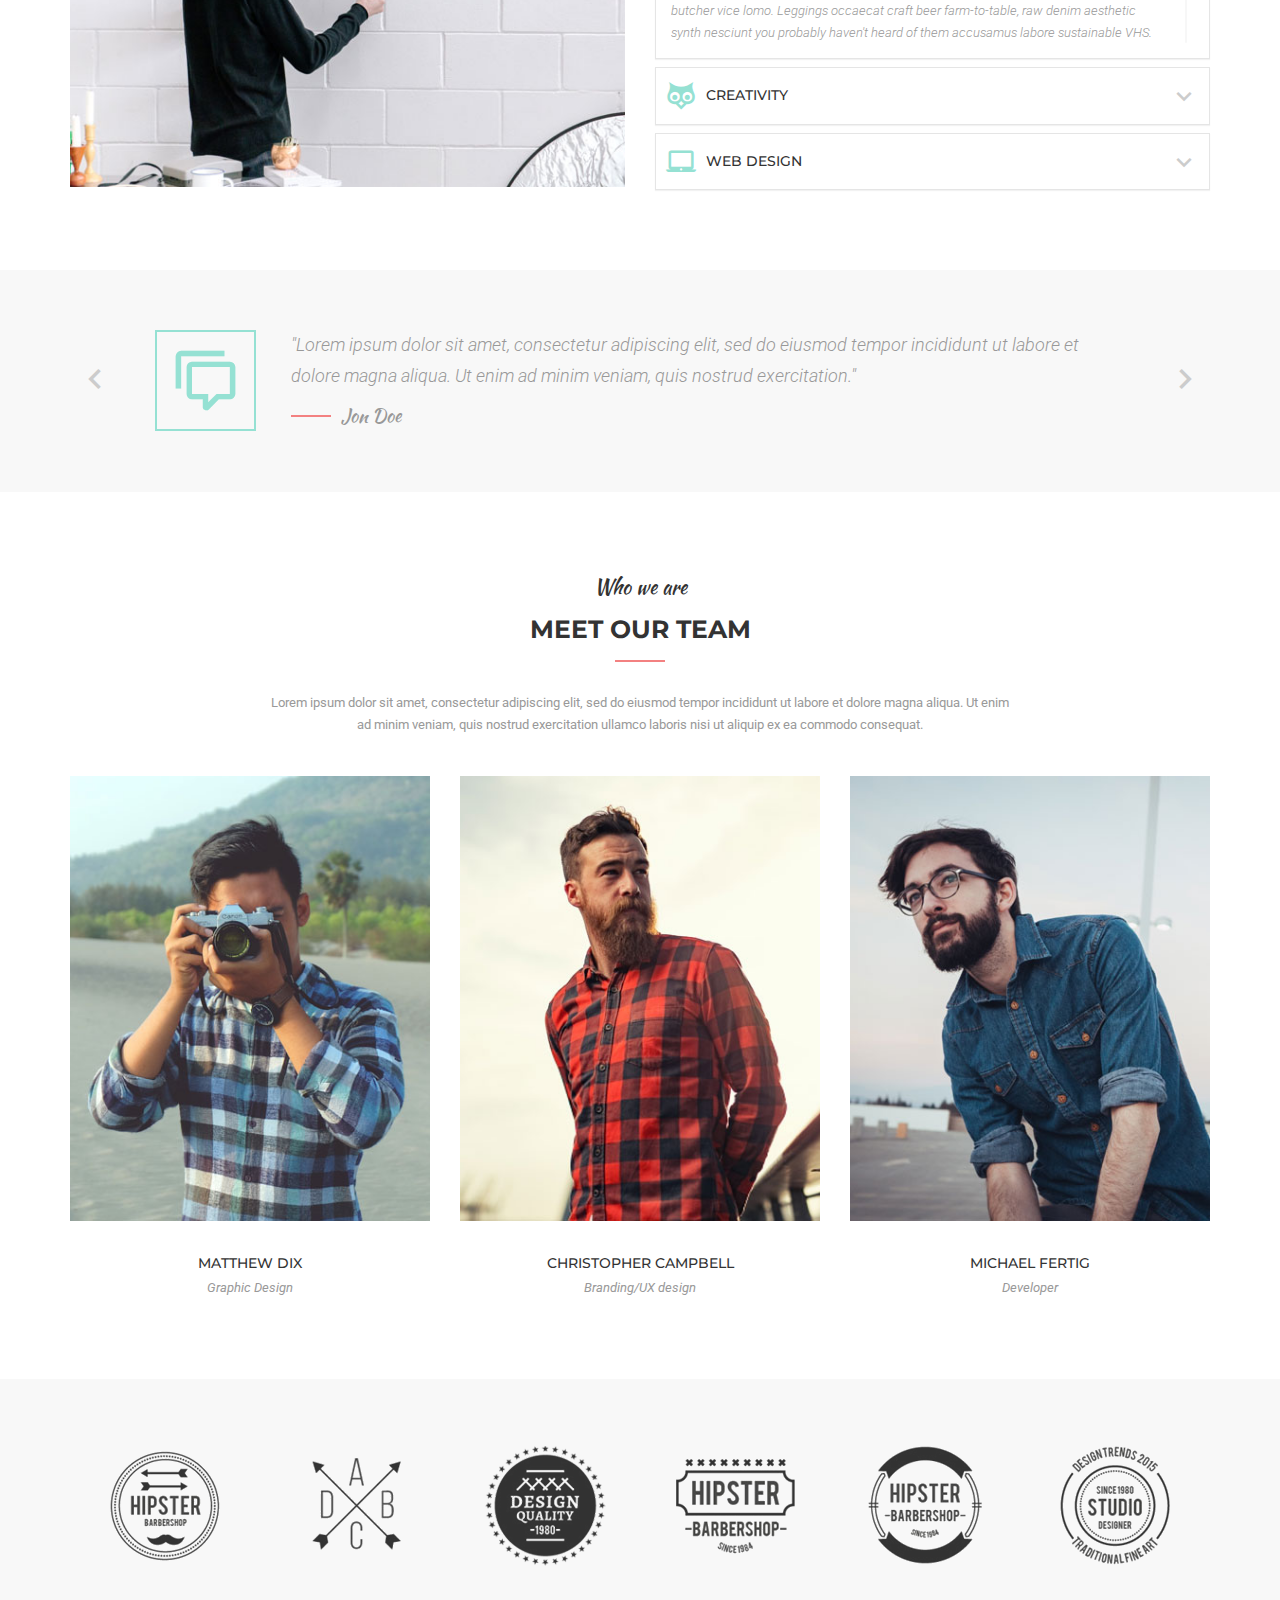
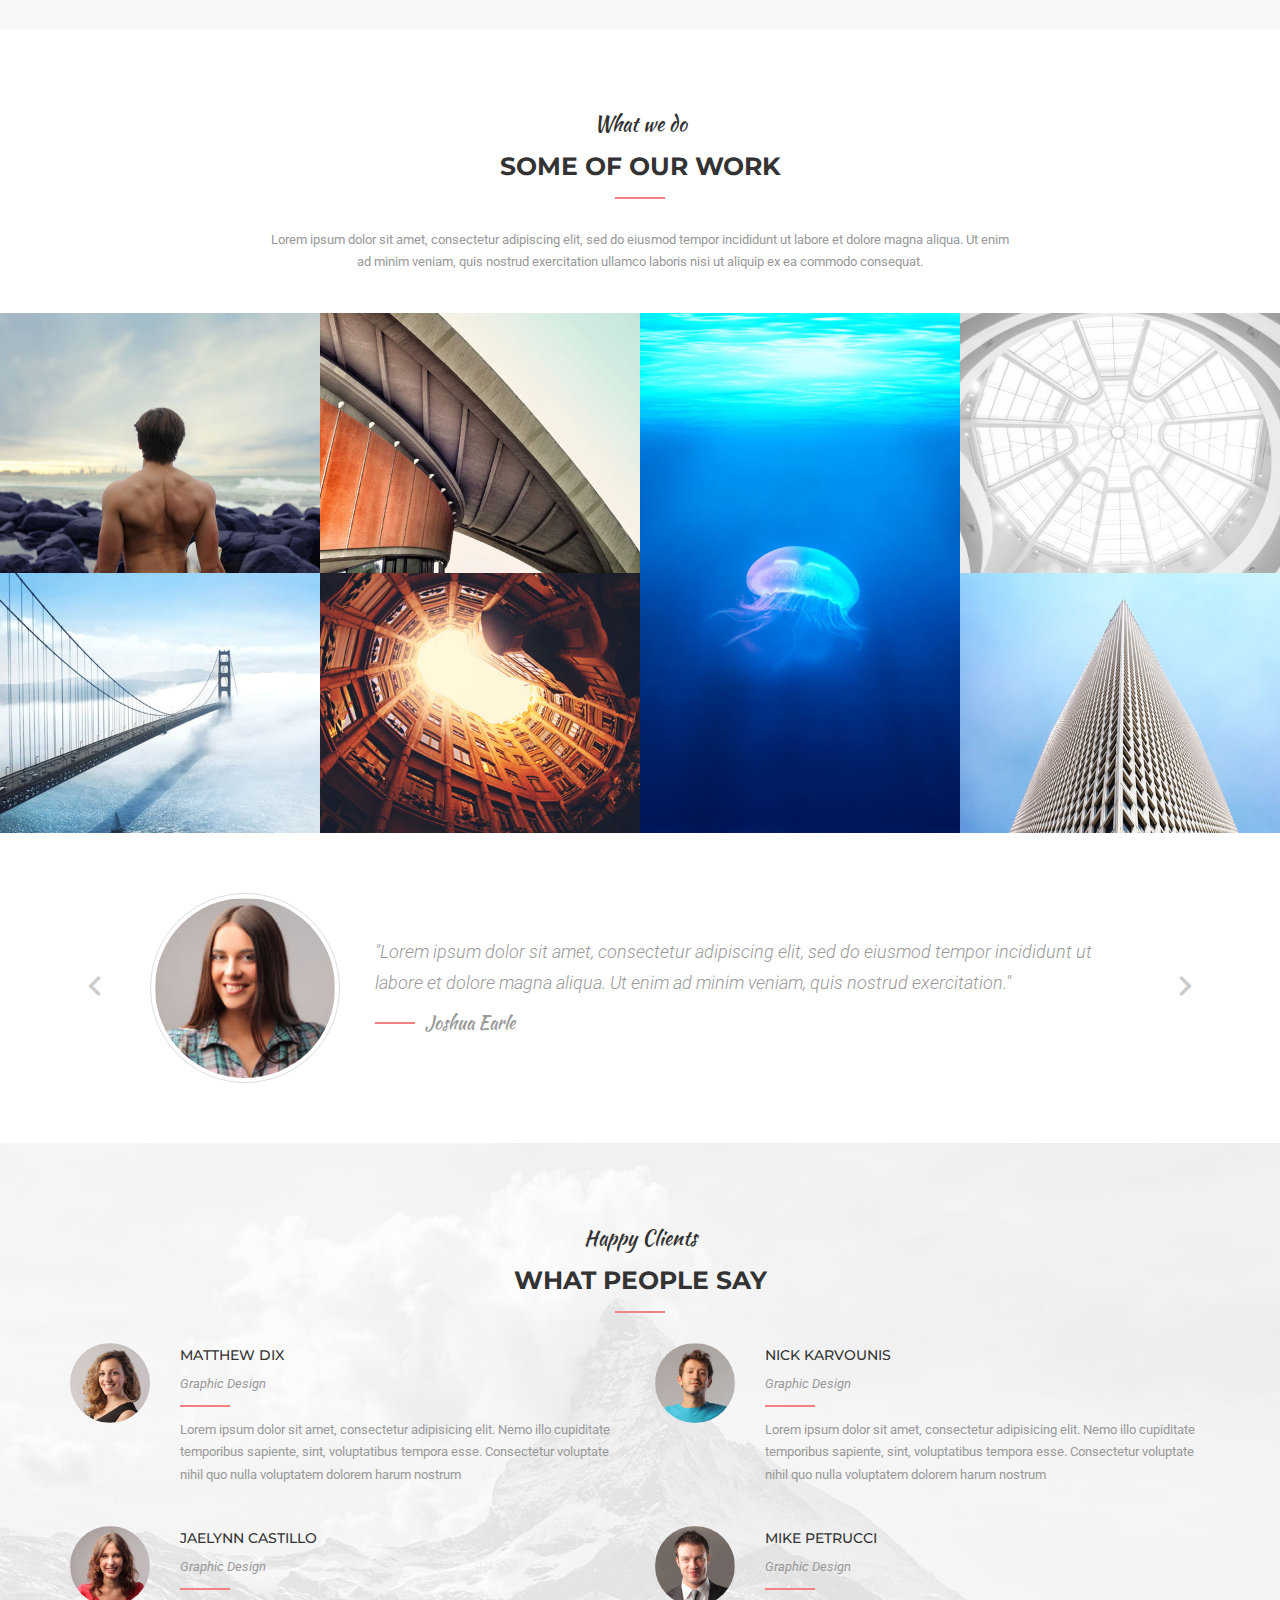
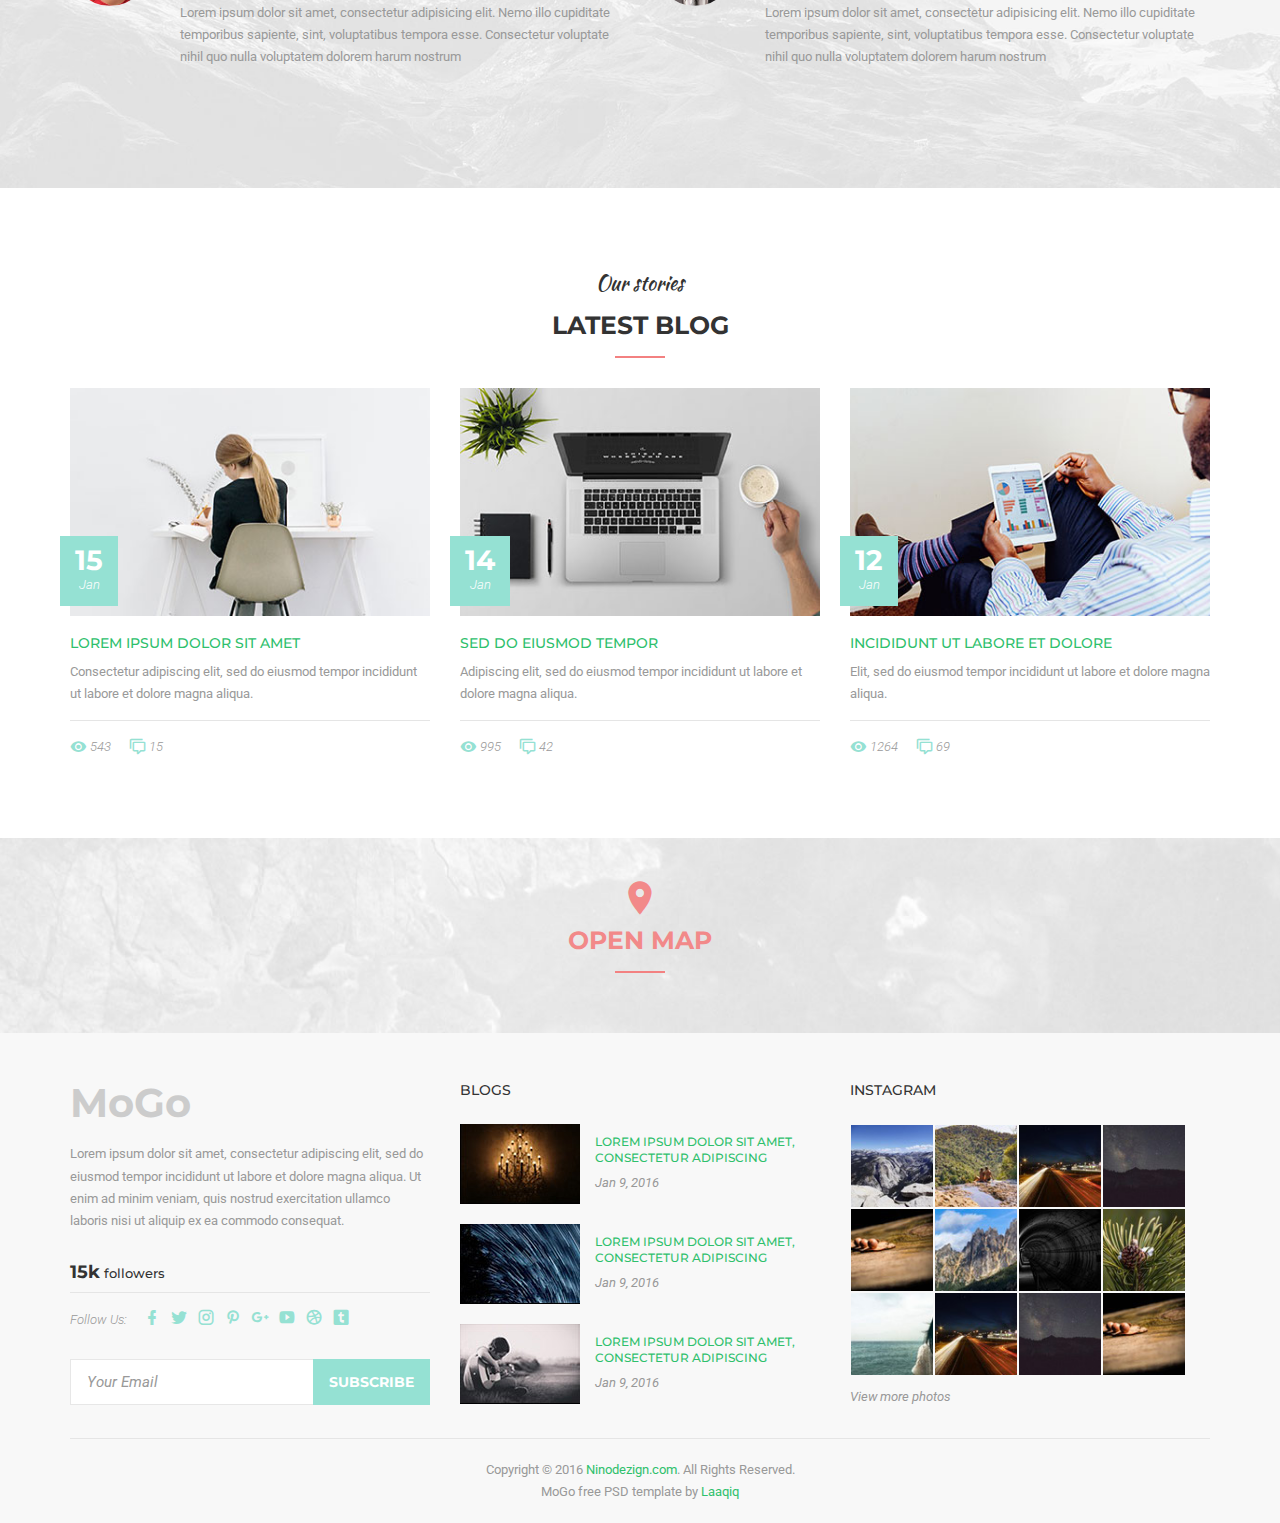
==== commit bc50336b: "home" ====
--- a/home/index.html
+++ b/home/index.html
@@ -1,423 +1,924 @@
-<!DOCTYPE HTML>
-<!--
-	Highlights by HTML5 UP
-	html5up.net | @ajlkn
-	Free for personal and commercial use under the CCA 3.0 license (html5up.net/license)
--->
-<html>
-	<head>
-		<title>SASV</title>
-		<meta charset="utf-8" />
-		<meta name="viewport" content="width=device-width, initial-scale=1, user-scalable=no" />
-		<link rel="stylesheet" href="assets/css/main.css" />
-	</head>
-	<body class="is-preload">
-
-		<!-- Header -->
-			<section id="header">
-				<header class="major">
-					<h1>SASV</h1>
-					<p>백호현의 개발 사이트!!</p>
-				</header>
+<!DOCTYPE html>
+<html lang="en">
+<head>
+	<meta http-equiv="Content-Type" content="text/html; charset=UTF-8" />
+	<meta name="viewport" content="width=device-width, initial-scale=1.0">
+	<meta name="description" content="">
+	<meta name="author" content="ninodezign.com, ninodezign@gmail.com">
+	<meta name="copyright" content="ninodezign.com"> 
+	<title>Mogo | OnePage Responsive Theme</title>
+	
+	<!-- favicon -->
+    <link rel="shortcut icon" href="images/ico/favicon.jpg">
+    <link rel="apple-touch-icon-precomposed" sizes="144x144" href="images/ico/apple-touch-icon-144-precomposed.png">
+    <link rel="apple-touch-icon-precomposed" sizes="114x114" href="images/ico/apple-touch-icon-114-precomposed.png">
+    <link rel="apple-touch-icon-precomposed" sizes="72x72" href="images/ico/apple-touch-icon-72-precomposed.png">
+    <link rel="apple-touch-icon-precomposed" href="images/ico/apple-touch-icon-57-precomposed.png">
+	
+	<!-- css -->
+	<link rel="stylesheet" type="text/css" href="css/bootstrap.min.css" />
+	<link rel="stylesheet" type="text/css" href="css/materialdesignicons.min.css" />
+	<link rel="stylesheet" type="text/css" href="css/jquery.mCustomScrollbar.min.css" />
+	<link rel="stylesheet" type="text/css" href="css/prettyPhoto.css" />
+	<link rel="stylesheet" type="text/css" href="css/unslider.css" />
+	<link rel="stylesheet" type="text/css" href="css/template.css" />
+	
+</head>
+
+<body data-target="#nino-navbar" data-spy="scroll">
+
+	<!-- Header
+    ================================================== -->
+	<header id="nino-header">
+		<div id="nino-headerInner">					
+			<nav id="nino-navbar" class="navbar navbar-default" role="navigation">
 				<div class="container">
-					<ul class="actions special">
-						<li><a href="#one" class="button primary scrolly">시작하기</a></li>
-					</ul>
+
+					<!-- Brand and toggle get grouped for better mobile display -->
+					<div class="navbar-header">
+						<button type="button" class="navbar-toggle collapsed" data-toggle="collapse" data-target="#nino-navbar-collapse">
+							<span class="sr-only">Toggle navigation</span>
+							<span class="icon-bar"></span>
+							<span class="icon-bar"></span>
+							<span class="icon-bar"></span>
+						</button>
+						<a class="navbar-brand" href="homepage.html">Mogo</a>
+					</div>
+
+					<!-- Collect the nav links, forms, and other content for toggling -->
+					<div class="nino-menuItem pull-right">
+						<div class="collapse navbar-collapse pull-left" id="nino-navbar-collapse">
+							<ul class="nav navbar-nav">
+								<li class="active"><a href="#nino-header">Home <span class="sr-only">(current)</span></a></li>
+								<li><a href="#nino-story">About</a></li>
+								<li><a href="#nino-services">Service</a></li>
+								<li><a href="#nino-ourTeam">Our Team</a></li>
+								<li><a href="#nino-portfolio">Work</a></li>
+								<li><a href="#nino-latestBlog">Blog</a></li>
+							</ul>
+						</div><!-- /.navbar-collapse -->
+						<ul class="nino-iconsGroup nav navbar-nav">
+							<li><a href="#"><i class="mdi mdi-cart-outline nino-icon"></i></a></li>
+							<li><a href="#" class="nino-search"><i class="mdi mdi-magnify nino-icon"></i></a></li>
+						</ul>
+					</div>
+				</div><!-- /.container-fluid -->
+			</nav>
+
+			<section id="nino-slider" class="carousel slide container" data-ride="carousel">
+				
+				<!-- Wrapper for slides -->
+				<div class="carousel-inner" role="listbox">
+					<div class="item active">
+						<h2 class="nino-sectionHeading">
+							<span class="nino-subHeading">Creative Template</span>
+							Welcome <br>to MoGo
+						</h2>
+						<a href="#" class="nino-btn">Learn more</a>
+					</div>
+					<div class="item">
+						<h2 class="nino-sectionHeading">
+							<span class="nino-subHeading">Creative Template</span>
+							Welcome <br>to MoGo
+						</h2>
+						<a href="#" class="nino-btn">Learn more</a>
+					</div>
+					<div class="item">
+						<h2 class="nino-sectionHeading">
+							<span class="nino-subHeading">Creative Template</span>
+							Welcome <br>to MoGo
+						</h2>
+						<a href="#" class="nino-btn">Learn more</a>
+					</div>
+					<div class="item">
+						<h2 class="nino-sectionHeading">
+							<span class="nino-subHeading">Creative Template</span>
+							Welcome <br>to MoGo
+						</h2>
+						<a href="#" class="nino-btn">Learn more</a>
+					</div>
 				</div>
+
+				<!-- Indicators -->
+				<ol class="carousel-indicators clearfix">
+					<li data-target="#nino-slider" data-slide-to="0" class="active">
+						<div class="inner">
+							<span class="number">01</span> intro	
+						</div>
+					</li>
+					<li data-target="#nino-slider" data-slide-to="1">
+						<div class="inner">
+							<span class="number">02</span> work
+						</div>
+					</li>
+					<li data-target="#nino-slider" data-slide-to="2">
+						<div class="inner">
+							<span class="number">03</span> about
+						</div>
+					</li>
+					<li data-target="#nino-slider" data-slide-to="3">
+						<div class="inner">
+							<span class="number">04</span> contacts
+						</div>
+					</li>
+				</ol>
 			</section>
-
-		<!-- One -->
-			<section id="one" class="main special">
-				<div class="container">
-					<span class="image fit primary"><img src="images/pic01.jpg" alt="" /></span>
-					<div class="content">
-						<header class="major">
-							<h2>나를 소개함</h2>
-						</header>
-						<p>안녕!! 내 이름은 백호현이야!!</p>
-					</div>
-					<a href="#two" class="goto-next scrolly">Next</a>
+		</div>
+	</header><!--/#header-->
+
+	<!-- Story About Us
+    ================================================== -->
+	<section id="nino-story">
+		<div class="container">
+			<h2 class="nino-sectionHeading">
+				<span class="nino-subHeading">What we do</span>
+				Story about us
+			</h2>
+			<p class="nino-sectionDesc">Lorem ipsum dolor sit amet, consectetur adipiscing elit, sed do eiusmod tempor incididunt ut labore et dolore magna aliqua. Ut enim ad minim veniam, quis nostrud exercitation ullamco laboris nisi ut aliquip ex ea commodo consequat. </p>
+			<div class="sectionContent">
+				<div class="row nino-hoverEffect">
+					<div class="col-md-4 col-sm-4">
+						<div class="item">
+							<a class="overlay" href="#">
+								<span class="content">
+									<i class="mdi mdi-account-multiple nino-icon"></i>
+									super team
+								</span>
+								<img src="images/story/img-1.jpg" alt="">
+							</a>
+						</div>
+					</div>
+					<div class="col-md-4 col-sm-4">
+						<div class="item">
+							<a class="overlay" href="#">
+								<span class="content">
+									<i class="mdi mdi-image-filter-center-focus-weak nino-icon"></i>
+									Creativity
+								</span>
+								<img src="images/story/img-2.jpg" alt="">
+							</a>
+						</div>
+					</div>
+					<div class="col-md-4 col-sm-4">
+						<div class="item">
+							<a class="overlay" href="#">
+								<span class="content">
+									<i class="mdi mdi-airplay nino-icon"></i>
+									Digital
+								</span>
+								<img src="images/story/img-3.jpg" alt="">
+							</a>
+						</div>
+					</div>
 				</div>
-			</section>
-
-		<!-- Two -->
-			<section id="two" class="main special">
-				<div class="container">
-					<span class="image fit primary"><img src="images/pic02.jpg" alt="" /></span>
-					<div class="content">
-						<header class="major">
-							<h2>내가 하는 일 소개함!!</h2>
-						</header>
-						<p>잘봐라</p>
-						<ul class="icons-grid">
-							<li>
-								<span class="icon solid major fa-camera-retro"></span>
-								<h3>카메라</h3>
-							</li>
-							<li>
-								<span class="icon solid major fa-pencil-alt"></span>
-								<h3>노트필기</h3>
-							</li>
-							<li>
-								<span class="icon solid major fa-code"></span>
-								<h3>코딩</h3>
-							</li>
-							<li>
-								<span class="icon solid major fa-coffee"></span>
-								<h3>S바리스타</h3>
-							</li>
-						</ul>
-					</div>
-					<a href="#three" class="goto-next scrolly">Next</a>
+			</div>
+		</div>		
+	</section><!--/#nino-story-->
+
+	<!-- Counting
+    ================================================== -->
+    <section id="nino-counting">
+    	<div class="container">
+    		<div layout="row" class="verticalStretch">
+    			<div class="item">
+    				<div class="number">42</div>
+    				<div class="text">Web Design Projects</div>
+    			</div>
+    			<div class="item">
+    				<div class="number">123</div>
+    				<div class="text">happy client</div>
+    			</div>
+    			<div class="item">
+    				<div class="number">15</div>
+    				<div class="text">award winner</div>
+    			</div>
+    			<div class="item">
+    				<div class="number">99</div>
+    				<div class="text">cup of coffee</div>
+    			</div>
+    			<div class="item">
+    				<div class="number">24</div>
+    				<div class="text">members</div>
+    			</div>
+    		</div>
+    	</div>
+    </section><!--/#nino-counting-->
+
+    <!-- Services
+    ================================================== -->
+    <section id="nino-services">
+    	<div class="container">
+    		<h2 class="nino-sectionHeading">
+				<span class="nino-subHeading">We work with</span>
+				Amazing Services
+			</h2>
+			<div class="sectionContent">			
+				<div class="fw" layout="row">
+					<div class="col-md-4 col-sm-6 item ">
+						<div layout="row">
+							<i class="mdi mdi-apple-keyboard-command nino-icon fsr"></i>
+							<div>
+								<h4 class="nino-serviceTitle">Photography</h4>
+								<p>Photography is the science, art and practice of creating durable images by recording light or other electromagnetic radiation</p>
+							</div>
+						</div>
+					</div>
+					<div class="col-md-4 col-sm-6 item ">
+						<div layout="row">
+							<i class="mdi mdi-blender nino-icon fsr"></i>
+							<div>
+								<h4 class="nino-serviceTitle">Web Design</h4>
+								<p>Web design encompasses many different skills and disciplines in the production and maintenance of websites.</p>
+							</div>
+						</div>
+					</div>
+					<div class="col-md-4 col-sm-6 item ">
+						<div layout="row">
+							<i class="mdi mdi-bookmark-plus-outline nino-icon fsr"></i>
+							<div>
+								<h4 class="nino-serviceTitle">Creativity</h4>
+								<p>Creativity is a phenomenon whereby something new and somehow valuable is formed. The created item may be intangible or a physical object.</p>
+							</div>
+						</div>
+					</div>
+					<div class="col-md-4 col-sm-6 item ">
+						<div layout="row">
+							<i class="mdi mdi-buffer nino-icon fsr"></i>
+							<div>
+								<h4 class="nino-serviceTitle">seo</h4>
+								<p>Search engine optimization (SEO) is the process of affecting the visibility of a website or a web page in a web search engine's unpaid results.</p>
+							</div>
+						</div>
+					</div>
+					<div class="col-md-4 col-sm-6 item ">
+						<div layout="row">
+							<i class="mdi mdi-desktop-mac nino-icon fsr"></i>
+							<div>
+								<h4 class="nino-serviceTitle">Css/Html</h4>
+								<p>HyperText Markup Language, commonly abbreviated as HTML, is the standard markup language used to create web pages. </p>
+							</div>
+						</div>
+					</div>
+					<div class="col-md-4 col-sm-6 item ">
+						<div layout="row">
+							<i class="mdi mdi-diamond nino-icon fsr"></i>
+							<div>
+								<h4 class="nino-serviceTitle">digital</h4>
+								<p>With digital signals, system noise, provided it is not too great, will not change the quantification whereas with signals handled using analog processing.</p>
+							</div>
+						</div>
+					</div>
 				</div>
-			</section>
-
-		<!-- Three -->
-			<section id="three" class="main special">
-				<div class="container">
-					<span class="image fit primary"><img src="images/pic03.jpg" alt="" /></span>
-					<div class="content">
-						<header class="major">
-							<h2>하나더</h2>
-						</header>
-						<p>뭘바</p>
-					</div>
-					<a href="#footer" class="goto-next scrolly">Next</a>
+			</div>
+    	</div>
+    </section><!--/#nino-services-->
+
+    <!-- Unique Design
+    ================================================== -->
+    <section id="nino-uniqueDesign">
+    	<div class="container">
+    		<h2 class="nino-sectionHeading">
+				<span class="nino-subHeading">For all devices</span>
+				Unique design
+			</h2>
+			<div class="sectionContent">
+				<div class="nino-devices">
+					<img class="tablet" src="images/unique-design/img-1.png" alt="">
+					<img class="mobile" src="images/unique-design/img-2.png" alt="">
 				</div>
-			</section>
-
-		<!-- Four -->
-		<!--
-			<section id="four" class="main">
-				<div class="container">
-					<div class="content">
-						<header class="major">
-							<h2>Elements</h2>
-						</header>
-						<section>
-							<h4>Text</h4>
-							<p>This is <b>bold</b> and this is <strong>strong</strong>. This is <i>italic</i> and this is <em>emphasized</em>.
-							This is <sup>superscript</sup> text and this is <sub>subscript</sub> text.
-							This is <u>underlined</u> and this is code: <code>for (;;) { ... }</code>. Finally, <a href="#">this is a link</a>.</p>
-							<hr />
-							<header>
-								<h4>Heading with a Subtitle</h4>
-								<p>Lorem ipsum dolor sit amet nullam id egestas urna aliquam</p>
-							</header>
-							<p>Nunc lacinia ante nunc ac lobortis. Interdum adipiscing gravida odio porttitor sem non mi integer non faucibus ornare mi ut ante amet placerat aliquet. Volutpat eu sed ante lacinia sapien lorem accumsan varius montes viverra nibh in adipiscing blandit tempus accumsan.</p>
-							<header>
-								<h5>Heading with a Subtitle</h5>
-								<p>Lorem ipsum dolor sit amet nullam id egestas urna aliquam</p>
-							</header>
-							<p>Nunc lacinia ante nunc ac lobortis. Interdum adipiscing gravida odio porttitor sem non mi integer non faucibus ornare mi ut ante amet placerat aliquet. Volutpat eu sed ante lacinia sapien lorem accumsan varius montes viverra nibh in adipiscing blandit tempus accumsan.</p>
-							<hr />
-							<h2>Heading Level 2</h2>
-							<h3>Heading Level 3</h3>
-							<h4>Heading Level 4</h4>
-							<h5>Heading Level 5</h5>
-							<h6>Heading Level 6</h6>
-							<hr />
-							<h5>Blockquote</h5>
-							<blockquote>Fringilla nisl. Donec accumsan interdum nisi, quis tincidunt felis sagittis eget tempus euismod. Vestibulum ante ipsum primis in faucibus vestibulum. Blandit adipiscing eu felis iaculis volutpat ac adipiscing accumsan faucibus. Vestibulum ante ipsum primis in faucibus lorem ipsum dolor sit amet nullam adipiscing eu felis.</blockquote>
-							<h5>Preformatted</h5>
-							<pre><code>i = 0;
-
-while (!deck.isInOrder()) {
-  print 'Iteration ' + i;
-  deck.shuffle();
-  i++;
-}
-
-print 'It took ' + i + ' iterations to sort the deck.';</code></pre>
-						</section>
-
-						<section>
-							<h4>Lists</h4>
-							<div class="row">
-								<div class="col-6 col-12-medium">
-									<h5>Unordered</h5>
-									<ul>
-										<li>Dolor pulvinar etiam.</li>
-										<li>Sagittis adipiscing.</li>
-										<li>Felis enim feugiat.</li>
-									</ul>
-									<h5>Alternate</h5>
-									<ul class="alt">
-										<li>Dolor pulvinar etiam.</li>
-										<li>Sagittis adipiscing.</li>
-										<li>Felis enim feugiat.</li>
-									</ul>
-								</div>
-								<div class="col-6 col-12-medium">
-									<h5>Ordered</h5>
-									<ol>
-										<li>Dolor pulvinar etiam.</li>
-										<li>Etiam vel felis viverra.</li>
-										<li>Felis enim feugiat.</li>
-										<li>Dolor pulvinar etiam.</li>
-										<li>Etiam vel felis lorem.</li>
-										<li>Felis enim et feugiat.</li>
-									</ol>
-									<h5>Icons</h5>
-									<ul class="icons">
-										<li><a href="#" class="icon brands fa-twitter"><span class="label">Twitter</span></a></li>
-										<li><a href="#" class="icon brands fa-facebook-f"><span class="label">Facebook</span></a></li>
-										<li><a href="#" class="icon brands fa-instagram"><span class="label">Instagram</span></a></li>
-										<li><a href="#" class="icon brands fa-github"><span class="label">Github</span></a></li>
-									</ul>
-								</div>
-							</div>
-							<h5>Actions</h5>
-							<ul class="actions">
-								<li><a href="#" class="button primary">Default</a></li>
-								<li><a href="#" class="button">Default</a></li>
-							</ul>
-							<ul class="actions small">
-								<li><a href="#" class="button primary small">Small</a></li>
-								<li><a href="#" class="button small">Small</a></li>
-							</ul>
-							<div class="row">
-								<div class="col-6 col-12-small">
-									<ul class="actions stacked">
-										<li><a href="#" class="button primary">Default</a></li>
-										<li><a href="#" class="button">Default</a></li>
-									</ul>
-								</div>
-								<div class="col-6 col-12-small">
-									<ul class="actions stacked">
-										<li><a href="#" class="button primary small">Small</a></li>
-										<li><a href="#" class="button small">Small</a></li>
-									</ul>
-								</div>
-								<div class="col-6 col-12-small">
-									<ul class="actions stacked">
-										<li><a href="#" class="button primary fit">Default</a></li>
-										<li><a href="#" class="button fit">Default</a></li>
-									</ul>
-								</div>
-								<div class="col-6 col-12-small">
-									<ul class="actions stacked">
-										<li><a href="#" class="button primary small fit">Small</a></li>
-										<li><a href="#" class="button small fit">Small</a></li>
-									</ul>
-								</div>
-							</div>
-						</section>
-
-						<section>
-							<h4>Table</h4>
-							<h5>Default</h5>
-							<div class="table-wrapper">
-								<table>
-									<thead>
-										<tr>
-											<th>Name</th>
-											<th>Description</th>
-											<th>Price</th>
-										</tr>
-									</thead>
-									<tbody>
-										<tr>
-											<td>Item One</td>
-											<td>Ante turpis integer aliquet porttitor.</td>
-											<td>29.99</td>
-										</tr>
-										<tr>
-											<td>Item Two</td>
-											<td>Vis ac commodo adipiscing arcu aliquet.</td>
-											<td>19.99</td>
-										</tr>
-										<tr>
-											<td>Item Three</td>
-											<td> Morbi faucibus arcu accumsan lorem.</td>
-											<td>29.99</td>
-										</tr>
-										<tr>
-											<td>Item Four</td>
-											<td>Vitae integer tempus condimentum.</td>
-											<td>19.99</td>
-										</tr>
-										<tr>
-											<td>Item Five</td>
-											<td>Ante turpis integer aliquet porttitor.</td>
-											<td>29.99</td>
-										</tr>
-									</tbody>
-									<tfoot>
-										<tr>
-											<td colspan="2"></td>
-											<td>100.00</td>
-										</tr>
-									</tfoot>
-								</table>
-							</div>
-
-							<h5>Alternate</h5>
-							<div class="table-wrapper">
-								<table class="alt">
-									<thead>
-										<tr>
-											<th>Name</th>
-											<th>Description</th>
-											<th>Price</th>
-										</tr>
-									</thead>
-									<tbody>
-										<tr>
-											<td>Item One</td>
-											<td>Ante turpis integer aliquet porttitor.</td>
-											<td>29.99</td>
-										</tr>
-										<tr>
-											<td>Item Two</td>
-											<td>Vis ac commodo adipiscing arcu aliquet.</td>
-											<td>19.99</td>
-										</tr>
-										<tr>
-											<td>Item Three</td>
-											<td> Morbi faucibus arcu accumsan lorem.</td>
-											<td>29.99</td>
-										</tr>
-										<tr>
-											<td>Item Four</td>
-											<td>Vitae integer tempus condimentum.</td>
-											<td>19.99</td>
-										</tr>
-										<tr>
-											<td>Item Five</td>
-											<td>Ante turpis integer aliquet porttitor.</td>
-											<td>29.99</td>
-										</tr>
-									</tbody>
-									<tfoot>
-										<tr>
-											<td colspan="2"></td>
-											<td>100.00</td>
-										</tr>
-									</tfoot>
-								</table>
-							</div>
-						</section>
-
-						<section>
-							<h4>Buttons</h4>
-							<ul class="actions">
-								<li><a href="#" class="button primary">Primary</a></li>
-								<li><a href="#" class="button">Default</a></li>
-							</ul>
-							<ul class="actions">
-								<li><a href="#" class="button">Default</a></li>
-								<li><a href="#" class="button small">Small</a></li>
-							</ul>
-							<ul class="actions fit">
-								<li><a href="#" class="button primary fit">Fit</a></li>
-								<li><a href="#" class="button fit">Fit</a></li>
-							</ul>
-							<ul class="actions fit small">
-								<li><a href="#" class="button primary fit small">Fit + Small</a></li>
-								<li><a href="#" class="button fit small">Fit + Small</a></li>
-							</ul>
-							<ul class="actions">
-								<li><a href="#" class="button primary icon solid fa-download">Icon</a></li>
-								<li><a href="#" class="button icon solid fa-download">Icon</a></li>
-							</ul>
-							<ul class="actions">
-								<li><span class="button primary disabled">Disabled</span></li>
-								<li><span class="button disabled">Disabled</span></li>
-							</ul>
-						</section>
-
-						<section>
-							<h4>Form</h4>
-							<form method="post" action="#">
-								<div class="row gtr-uniform">
-									<div class="col-6 col-12-xsmall">
-										<input type="text" name="demo-name" id="demo-name" value="" placeholder="Name" />
+			</div>
+    	</div>
+    </section><!--/#nino-uniqueDesign-->
+
+    <!-- What We Do
+    ================================================== -->
+    <section id="nino-whatWeDo">
+    	<div class="container">
+    		<h2 class="nino-sectionHeading">
+				<span class="nino-subHeading">Service</span>
+				what we do
+			</h2>
+			<p class="nino-sectionDesc">
+				Lorem ipsum dolor sit amet, consectetur adipiscing elit, sed do eiusmod tempor incididunt ut labore et dolore magna aliqua. Ut enim ad minim veniam, quis nostrud exercitation ullamco laboris nisi ut aliquip ex ea commodo consequat. 
+			</p>
+			<div class="sectionContent">
+				<div class="row">
+					<div class="col-md-6">
+						<div class="text-center">
+							<img src="images/what-we-do/img-1.jpg" alt="">
+						</div>
+					</div>
+					<div class="col-md-6">
+						<div class="panel-group" id="accordion" role="tablist" aria-multiselectable="true">
+							<div class="panel panel-default">
+								<div class="panel-heading" role="tab" id="headingOne">
+									<h4 class="panel-title">
+										<a role="button" data-toggle="collapse" data-parent="#accordion" href="#collapseOne" aria-expanded="true" aria-controls="collapseOne">
+											<i class="mdi mdi-chevron-up nino-icon arrow"></i>
+											<i class="mdi mdi-camera nino-icon"></i> 
+											Photography
+										</a>
+									</h4>
+								</div>
+								<div id="collapseOne" class="panel-collapse collapse in" role="tabpanel" aria-labelledby="headingOne">
+									<div class="panel-body">
+										Anim pariatur cliche reprehenderit, enim eiusmod high life accusamus terry richardson ad squid. 3 wolf moon officia aute, non cupidatat skateboard dolor brunch. Food truck quinoa nesciunt laborum eiusmod. Brunch 3 wolf moon tempor, sunt aliqua put a bird on it squid single-origin coffee nulla assumenda shoreditch et. Nihil anim keffiyeh helvetica, craft beer labore wes anderson cred nesciunt sapiente ea proident. Ad vegan excepteur butcher vice lomo. Leggings occaecat craft beer farm-to-table, raw denim aesthetic synth nesciunt you probably haven't heard of them accusamus labore sustainable VHS. Anim pariatur cliche reprehenderit, enim eiusmod high life accusamus terry richardson ad squid. 3 wolf moon officia aute, non cupidatat skateboard dolor brunch. Food truck quinoa nesciunt laborum eiusmod. Brunch 3 wolf moon tempor, sunt aliqua put a bird on it squid single-origin coffee nulla assumenda shoreditch et. Nihil anim keffiyeh helvetica, craft beer labore wes anderson cred nesciunt sapiente ea proident. Ad vegan excepteur butcher vice lomo. Leggings occaecat craft beer farm-to-table, raw denim aesthetic synth nesciunt you probably haven't heard of them accusamus labore sustainable VHS.
 									</div>
-									<div class="col-6 col-12-xsmall">
-										<input type="email" name="demo-email" id="demo-email" value="" placeholder="Email" />
+								</div>
+							</div>
+							<div class="panel panel-default">
+								<div class="panel-heading" role="tab" id="headingTwo">
+									<h4 class="panel-title">
+										<a class="collapsed" role="button" data-toggle="collapse" data-parent="#accordion" href="#collapseTwo" aria-expanded="false" aria-controls="collapseTwo">
+											<i class="mdi mdi-chevron-up nino-icon arrow"></i>
+											<i class="mdi mdi-owl nino-icon"></i> 
+											creativity
+										</a>
+									</h4>
+								</div>
+								<div id="collapseTwo" class="panel-collapse collapse" role="tabpanel" aria-labelledby="headingTwo">
+									<div class="panel-body">
+										Anim pariatur cliche reprehenderit, enim eiusmod high life accusamus terry richardson ad squid. 3 wolf moon officia aute, non cupidatat skateboard dolor brunch. Food truck quinoa nesciunt laborum eiusmod. Brunch 3 wolf moon tempor, sunt aliqua put a bird on it squid single-origin coffee nulla assumenda shoreditch et. Nihil anim keffiyeh helvetica, craft beer labore wes anderson cred nesciunt sapiente ea proident. Ad vegan excepteur butcher vice lomo. Leggings occaecat craft beer farm-to-table, raw denim aesthetic synth nesciunt you probably haven't heard of them accusamus labore sustainable VHS. Anim pariatur cliche reprehenderit, enim eiusmod high life accusamus terry richardson ad squid. 3 wolf moon officia aute, non cupidatat skateboard dolor brunch. Food truck quinoa nesciunt laborum eiusmod. Brunch 3 wolf moon tempor, sunt aliqua put a bird on it squid single-origin coffee nulla assumenda shoreditch et. Nihil anim keffiyeh helvetica, craft beer labore wes anderson cred nesciunt sapiente ea proident. Ad vegan excepteur butcher vice lomo. Leggings occaecat craft beer farm-to-table, raw denim aesthetic synth nesciunt you probably haven't heard of them accusamus labore sustainable VHS.
 									</div>
-									<div class="col-12">
-										<select name="demo-category" id="demo-category">
-											<option value="">- Category -</option>
-											<option value="1">Manufacturing</option>
-											<option value="1">Shipping</option>
-											<option value="1">Administration</option>
-											<option value="1">Human Resources</option>
-										</select>
+								</div>
+							</div>
+							<div class="panel panel-default">
+								<div class="panel-heading" role="tab" id="headingThree">
+									<h4 class="panel-title">
+										<a class="collapsed" role="button" data-toggle="collapse" data-parent="#accordion" href="#collapseThree" aria-expanded="false" aria-controls="collapseThree">
+											<i class="mdi mdi-chevron-up nino-icon arrow"></i>
+											<i class="mdi mdi-laptop-mac nino-icon"></i> 
+											web design
+										</a>
+									</h4>
+								</div>
+								<div id="collapseThree" class="panel-collapse collapse" role="tabpanel" aria-labelledby="headingThree">
+									<div class="panel-body">
+										Anim pariatur cliche reprehenderit, enim eiusmod high life accusamus terry richardson ad squid. 3 wolf moon officia aute, non cupidatat skateboard dolor brunch. Food truck quinoa nesciunt laborum eiusmod. Brunch 3 wolf moon tempor, sunt aliqua put a bird on it squid single-origin coffee nulla assumenda shoreditch et. Nihil anim keffiyeh helvetica, craft beer labore wes anderson cred nesciunt sapiente ea proident. Ad vegan excepteur butcher vice lomo. Leggings occaecat craft beer farm-to-table, raw denim aesthetic synth nesciunt you probably haven't heard of them accusamus labore sustainable VHS. Anim pariatur cliche reprehenderit, enim eiusmod high life accusamus terry richardson ad squid. 3 wolf moon officia aute, non cupidatat skateboard dolor brunch. Food truck quinoa nesciunt laborum eiusmod. Brunch 3 wolf moon tempor, sunt aliqua put a bird on it squid single-origin coffee nulla assumenda shoreditch et. Nihil anim keffiyeh helvetica, craft beer labore wes anderson cred nesciunt sapiente ea proident. Ad vegan excepteur butcher vice lomo. Leggings occaecat craft beer farm-to-table, raw denim aesthetic synth nesciunt you probably haven't heard of them accusamus labore sustainable VHS.
 									</div>
-									<div class="col-4 col-12-small">
-										<input type="radio" id="demo-priority-low" name="demo-priority" checked>
-										<label for="demo-priority-low">Low</label>
-									</div>
-									<div class="col-4 col-12-small">
-										<input type="radio" id="demo-priority-normal" name="demo-priority">
-										<label for="demo-priority-normal">Normal</label>
-									</div>
-									<div class="col-4 col-12-small">
-										<input type="radio" id="demo-priority-high" name="demo-priority">
-										<label for="demo-priority-high">High</label>
-									</div>
-									<div class="col-6 col-12-small">
-										<input type="checkbox" id="demo-copy" name="demo-copy">
-										<label for="demo-copy">Email me a copy</label>
-									</div>
-									<div class="col-6 col-12-small">
-										<input type="checkbox" id="demo-human" name="demo-human" checked>
-										<label for="demo-human">Not a robot</label>
-									</div>
-									<div class="col-12">
-										<textarea name="demo-message" id="demo-message" placeholder="Enter your message" rows="6"></textarea>
-									</div>
-									<div class="col-12">
-										<ul class="actions">
-											<li><input type="submit" value="Send Message" class="primary" /></li>
-											<li><input type="reset" value="Reset" /></li>
-										</ul>
-									</div>
-								</div>
-							</form>
-						</section>
-
-						<section>
-							<h4>Image</h4>
-							<h5>Fit</h5>
-							<div class="box alt">
-								<div class="row gtr-uniform gtr-50">
-									<div class="col-12"><span class="image fit"><img src="images/pic04.jpg" alt="" /></span></div>
-									<div class="col-4"><span class="image fit"><img src="images/pic04.jpg" alt="" /></span></div>
-									<div class="col-4"><span class="image fit"><img src="images/pic04.jpg" alt="" /></span></div>
-									<div class="col-4"><span class="image fit"><img src="images/pic04.jpg" alt="" /></span></div>
-									<div class="col-4"><span class="image fit"><img src="images/pic04.jpg" alt="" /></span></div>
-									<div class="col-4"><span class="image fit"><img src="images/pic04.jpg" alt="" /></span></div>
-									<div class="col-4"><span class="image fit"><img src="images/pic04.jpg" alt="" /></span></div>
-									<div class="col-4"><span class="image fit"><img src="images/pic04.jpg" alt="" /></span></div>
-									<div class="col-4"><span class="image fit"><img src="images/pic04.jpg" alt="" /></span></div>
-									<div class="col-4"><span class="image fit"><img src="images/pic04.jpg" alt="" /></span></div>
-								</div>
-							</div>
-							<h5>Left &amp; Right</h5>
-							<p><span class="image left"><img src="images/pic05.jpg" alt="" /></span>Fringilla nisl. Donec accumsan interdum nisi, quis tincidunt felis sagittis eget. tempus euismod. Vestibulum ante ipsum primis in faucibus vestibulum. Blandit adipiscing eu felis iaculis volutpat ac adipiscing accumsan eu faucibus. Integer ac pellentesque praesent tincidunt felis sagittis eget. tempus euismod. Vestibulum ante ipsum primis in faucibus vestibulum. Blandit adipiscing eu felis iaculis volutpat ac adipiscing accumsan eu faucibus. Integer ac pellentesque praesent. Donec accumsan interdum nisi, quis tincidunt felis sagittis eget. tempus euismod. Vestibulum ante ipsum primis in faucibus vestibulum. Blandit adipiscing eu felis iaculis volutpat ac adipiscing accumsan eu faucibus. Integer ac pellentesque praesent tincidunt felis sagittis eget. tempus euismod. Vestibulum ante ipsum primis in faucibus vestibulum. Blandit adipiscing eu felis iaculis volutpat ac adipiscing accumsan eu faucibus. Integer ac pellentesque praesent.</p>
-							<p><span class="image right"><img src="images/pic05.jpg" alt="" /></span>Fringilla nisl. Donec accumsan interdum nisi, quis tincidunt felis sagittis eget. tempus euismod. Vestibulum ante ipsum primis in faucibus vestibulum. Blandit adipiscing eu felis iaculis volutpat ac adipiscing accumsan eu faucibus. Integer ac pellentesque praesent tincidunt felis sagittis eget. tempus euismod. Vestibulum ante ipsum primis in faucibus vestibulum. Blandit adipiscing eu felis iaculis volutpat ac adipiscing accumsan eu faucibus. Integer ac pellentesque praesent. Donec accumsan interdum nisi, quis tincidunt felis sagittis eget. tempus euismod. Vestibulum ante ipsum primis in faucibus vestibulum. Blandit adipiscing eu felis iaculis volutpat ac adipiscing accumsan eu faucibus. Integer ac pellentesque praesent tincidunt felis sagittis eget. tempus euismod. Vestibulum ante ipsum primis in faucibus vestibulum. Blandit adipiscing eu felis iaculis volutpat ac adipiscing accumsan eu faucibus. Integer ac pellentesque praesent.</p>
-						</section>
-
-					</div>
-					<a href="#footer" class="goto-next scrolly">Next</a>
+								</div>
+							</div>
+						</div>
+					</div>
 				</div>
-			</section>
-		-->
-
-		<!-- Footer -->
-			
-
-		<!-- Scripts -->
-			<script src="assets/js/jquery.min.js"></script>
-			<script src="assets/js/jquery.scrollex.min.js"></script>
-			<script src="assets/js/jquery.scrolly.min.js"></script>
-			<script src="assets/js/browser.min.js"></script>
-			<script src="assets/js/breakpoints.min.js"></script>
-			<script src="assets/js/util.js"></script>
-			<script src="assets/js/main.js"></script>
-
-	</body>
+			</div>
+    	</div>
+    </section><!--/#nino-whatWeDo-->
+
+    <!-- Testimonial
+    ================================================== -->
+    <section class="nino-testimonial">
+    	<div class="container">
+    		<div class="nino-testimonialSlider">
+				<ul>
+					<li>
+						<div layout="row">
+							<div class="nino-symbol fsr">
+								<i class="mdi mdi-comment-multiple-outline nino-icon"></i>
+							</div>
+							<div>
+								<p class="quote">"Lorem ipsum dolor sit amet, consectetur adipiscing elit, sed do eiusmod tempor incididunt ut labore et dolore magna aliqua. Ut enim ad minim veniam, quis nostrud exercitation."</p>
+								<span class="name">Jon Doe</span>
+							</div>
+						</div>
+					</li>
+					<li>
+						<div layout="row">
+							<div class="nino-symbol fsr">
+								<i class="mdi mdi-wechat nino-icon"></i>	
+							</div>
+							<div>
+								<p class="quote">"Lorem ipsum dolor sit amet, consectetur adipiscing elit, sed do eiusmod tempor incididunt ut labore et dolore magna aliqua. Ut enim ad minim veniam, quis nostrud exercitation."</p>
+								<span class="name">Jon Doe</span>
+							</div>
+						</div>
+					</li>
+					<li>
+						<div layout="row">
+							<div class="nino-symbol fsr">
+								<i class="mdi mdi-message-text-outline nino-icon"></i>
+							</div>
+							<div>
+								<p class="quote">"Lorem ipsum dolor sit amet, consectetur adipiscing elit, sed do eiusmod tempor incididunt ut labore et dolore magna aliqua. Ut enim ad minim veniam, quis nostrud exercitation."</p>
+								<span class="name">Jon Doe</span>
+							</div>
+						</div>
+					</li>
+				</ul>
+			</div>
+    	</div>
+    </section><!--/#nino-testimonial-->
+
+    <!-- Our Team
+    ================================================== -->
+	<section id="nino-ourTeam">
+		<div class="container">
+			<h2 class="nino-sectionHeading">
+				<span class="nino-subHeading">Who we are</span>
+				Meet our team
+			</h2>
+			<p class="nino-sectionDesc">
+				Lorem ipsum dolor sit amet, consectetur adipiscing elit, sed do eiusmod tempor incididunt ut labore et dolore magna aliqua. Ut enim ad minim veniam, quis nostrud exercitation ullamco laboris nisi ut aliquip ex ea commodo consequat. 
+			</p>
+			<div class="sectionContent">
+				<div class="row nino-hoverEffect">
+					<div class="col-md-4 col-sm-4">
+						<div class="item">
+							<div class="overlay" href="#">
+								<div class="content">
+									<a href="#" class="nino-icon"><i class="mdi mdi-facebook"></i></a>
+									<a href="#" class="nino-icon"><i class="mdi mdi-twitter"></i></a>
+									<a href="#" class="nino-icon"><i class="mdi mdi-pinterest"></i></a>
+									<a href="#" class="nino-icon"><i class="mdi mdi-instagram"></i></a>
+								</div>
+								<img src="images/our-team/img-1.jpg" alt="">
+							</div>
+						</div>
+						<div class="info">
+							<h4 class="name">Matthew Dix</h4>
+							<span class="regency">Graphic Design</span>
+						</div>
+					</div>
+					<div class="col-md-4 col-sm-4">
+						<div class="item">
+							<div class="overlay" href="#">
+								<div class="content">
+									<a href="#" class="nino-icon"><i class="mdi mdi-facebook"></i></a>
+									<a href="#" class="nino-icon"><i class="mdi mdi-twitter"></i></a>
+									<a href="#" class="nino-icon"><i class="mdi mdi-pinterest"></i></a>
+									<a href="#" class="nino-icon"><i class="mdi mdi-instagram"></i></a>
+								</div>
+								<img src="images/our-team/img-2.jpg" alt="">
+							</div>
+						</div>
+						<div class="info">
+							<h4 class="name">Christopher Campbell</h4>
+							<span class="regency">Branding/UX design</span>
+						</div>
+					</div>
+					<div class="col-md-4 col-sm-4">
+						<div class="item">
+							<div class="overlay" href="#">
+								<div class="content">
+									<a href="#" class="nino-icon"><i class="mdi mdi-facebook"></i></a>
+									<a href="#" class="nino-icon"><i class="mdi mdi-twitter"></i></a>
+									<a href="#" class="nino-icon"><i class="mdi mdi-pinterest"></i></a>
+									<a href="#" class="nino-icon"><i class="mdi mdi-instagram"></i></a>
+								</div>
+								<img src="images/our-team/img-3.jpg" alt="">
+							</div>
+						</div>
+						<div class="info">
+							<h4 class="name">Michael Fertig </h4>
+							<span class="regency">Developer</span>
+						</div>
+					</div>
+				</div>
+			</div>
+		</div>
+	</section><!--/#nino-ourTeam-->
+
+	<!-- Brand
+    ================================================== -->
+    <section id="nino-brand">
+    	<div class="container">
+    		<div class="verticalCenter fw" layout="row">
+    			<div class="col-md-2 col-sm-4 col-xs-6"><a href="#"><img src="images/brand/img-1.png" alt=""></a></div>
+    			<div class="col-md-2 col-sm-4 col-xs-6"><a href="#"><img src="images/brand/img-2.png" alt=""></a></div>
+    			<div class="col-md-2 col-sm-4 col-xs-6"><a href="#"><img src="images/brand/img-3.png" alt=""></a></div>
+    			<div class="col-md-2 col-sm-4 col-xs-6"><a href="#"><img src="images/brand/img-4.png" alt=""></a></div>
+    			<div class="col-md-2 col-sm-4 col-xs-6"><a href="#"><img src="images/brand/img-5.png" alt=""></a></div>
+    			<div class="col-md-2 col-sm-4 col-xs-6"><a href="#"><img src="images/brand/img-6.png" alt=""></a></div>
+    		</div>
+    	</div>
+    </section><!--/#nino-brand-->
+
+	<!-- Portfolio
+    ================================================== -->
+	<section id="nino-portfolio">
+		<div class="container">
+			<h2 class="nino-sectionHeading">
+				<span class="nino-subHeading">What we do</span>
+				some of our work
+			</h2>
+			<p class="nino-sectionDesc">
+				Lorem ipsum dolor sit amet, consectetur adipiscing elit, sed do eiusmod tempor incididunt ut labore et dolore magna aliqua. Ut enim ad minim veniam, quis nostrud exercitation ullamco laboris nisi ut aliquip ex ea commodo consequat. 
+			</p>
+		</div>
+		<div class="sectionContent">
+			<ul class="nino-portfolioItems">
+				<li class="item">
+					<a class="nino-prettyPhoto" rel="prettyPhoto[gallery1]" title="Development Mobile" href="images/our-work/img-1.jpg">
+						<img src="images/our-work/img-1.jpg" />
+						<div class="overlay">
+							<div class="content">
+								<i class="mdi mdi-crown nino-icon"></i>
+								<h4 class="title">creatively designed</h4>
+								<span class="desc">Lorem ipsum dolor sit</span>
+							</div>
+						</div>
+					</a>
+				</li>
+				<li class="item">
+					<a class="nino-prettyPhoto" rel="prettyPhoto[gallery1]" title="Development Mobile" href="images/our-work/img-2.jpg">
+						<img src="images/our-work/img-2.jpg" />
+						<div class="overlay">
+							<div class="content">
+								<i class="mdi mdi-cube-outline nino-icon"></i>
+								<h4 class="title">creatively designed</h4>
+								<span class="desc">Lorem ipsum dolor sit</span>
+							</div>
+						</div>
+					</a>
+				</li>
+				<li class="item">
+					<a class="nino-prettyPhoto" rel="prettyPhoto[gallery1]" title="Development Mobile" href="images/our-work/img-3.jpg">
+						<img src="images/our-work/img-3.jpg" />
+						<div class="overlay">
+							<div class="content">
+								<i class="mdi mdi-desktop-mac nino-icon"></i>
+								<h4 class="title">creatively designed</h4>
+								<span class="desc">Lorem ipsum dolor sit</span>
+							</div>
+						</div>
+					</a>
+				</li>
+				<li class="item">
+					<a class="nino-prettyPhoto" rel="prettyPhoto[gallery1]" title="Development Mobile" href="images/our-work/img-4.jpg">
+						<img src="images/our-work/img-4.jpg" />
+						<div class="overlay">
+							<div class="content">
+								<i class="mdi mdi-flower nino-icon"></i>
+								<h4 class="title">creatively designed</h4>
+								<span class="desc">Lorem ipsum dolor sit</span>
+							</div>
+						</div>
+					</a>
+				</li>
+				<li class="item">
+					<a class="nino-prettyPhoto" rel="prettyPhoto[gallery1]" title="Development Mobile" href="images/our-work/img-5.jpg">
+						<img src="images/our-work/img-5.jpg" />
+						<div class="overlay">
+							<div class="content">
+								<i class="mdi mdi-gamepad-variant nino-icon"></i>
+								<h4 class="title">creatively designed</h4>
+								<span class="desc">Lorem ipsum dolor sit</span>
+							</div>
+						</div>
+					</a>
+				</li>
+				<li class="item">
+					<a class="nino-prettyPhoto" rel="prettyPhoto[gallery1]" title="Development Mobile" href="images/our-work/img-6.jpg">
+						<img src="images/our-work/img-6.jpg" />
+						<div class="overlay">
+							<div class="content">
+								<i class="mdi mdi-gnome nino-icon"></i>
+								<h4 class="title">creatively designed</h4>
+								<span class="desc">Lorem ipsum dolor sit</span>
+							</div>
+						</div>
+					</a>
+				</li>
+				<li class="item">
+					<a class="nino-prettyPhoto" rel="prettyPhoto[gallery1]" title="Development Mobile" href="images/our-work/img-7.jpg">
+						<img src="images/our-work/img-7.jpg" />
+						<div class="overlay">
+							<div class="content">
+								<i class="mdi mdi-guitar-electric nino-icon"></i>
+								<h4 class="title">creatively designed</h4>
+								<span class="desc">Lorem ipsum dolor sit</span>
+							</div>
+						</div>
+					</a>
+				</li>
+			</ul>
+		</div>
+	</section><!--/#nino-portfolio-->
+
+	<!-- Testimonial
+    ================================================== -->
+    <section class="nino-testimonial bg-white">
+    	<div class="container">
+    		<div class="nino-testimonialSlider">
+				<ul>
+					<li>
+						<div layout="row" class="verticalCenter">
+							<div class="nino-avatar fsr">
+								<img class="img-circle img-thumbnail" src="images/testimonial/img-1.jpg" alt="">
+							</div>
+							<div>
+								<p class="quote">"Lorem ipsum dolor sit amet, consectetur adipiscing elit, sed do eiusmod tempor incididunt ut labore et dolore magna aliqua. Ut enim ad minim veniam, quis nostrud exercitation."</p>
+								<span class="name">Joshua Earle</span>
+							</div>
+						</div>
+					</li>
+					<li>
+						<div layout="row" class="verticalCenter">
+							<div class="nino-avatar fsr">
+								<img class="img-circle img-thumbnail" src="images/testimonial/img-2.jpg" alt="">
+							</div>
+							<div>
+								<p class="quote">"Lorem ipsum dolor sit amet, consectetur adipiscing elit, sed do eiusmod tempor incididunt ut labore et dolore magna aliqua. Ut enim ad minim veniam, quis nostrud exercitation."</p>
+								<span class="name">Jon Doe</span>
+							</div>
+						</div>
+					</li>
+					<li>
+						<div layout="row" class="verticalCenter">
+							<div class="nino-avatar fsr">
+								<img class="img-circle img-thumbnail" src="images/testimonial/img-3.jpg" alt="">
+							</div>
+							<div>
+								<p class="quote">"Lorem ipsum dolor sit amet, consectetur adipiscing elit, sed do eiusmod tempor incididunt ut labore et dolore magna aliqua. Ut enim ad minim veniam, quis nostrud exercitation."</p>
+								<span class="name">Jon Doe</span>
+							</div>
+						</div>
+					</li>
+				</ul>
+			</div>
+    	</div>
+    </section><!--/#nino-testimonial-->
+
+    <!-- Happy Client
+    ================================================== -->
+    <section id="nino-happyClient">
+    	<div class="container">
+    		<h2 class="nino-sectionHeading">
+				<span class="nino-subHeading">Happy Clients</span>
+				What people say
+			</h2>
+			<div class="sectionContent">
+				<div class="row">
+					<div class="col-md-6">
+						<div layout="row" class="item">
+							<div class="nino-avatar fsr">
+								<img class="img-circle" src="images/happy-client/img-1.jpg" alt="">
+							</div>
+							<div class="info">
+								<h4 class="name">Matthew Dix</h4>
+								<span class="regency">Graphic Design</span>
+								<p class="desc">
+									Lorem ipsum dolor sit amet, consectetur adipisicing elit. Nemo illo cupiditate temporibus sapiente, sint, voluptatibus tempora esse. Consectetur voluptate nihil quo nulla voluptatem dolorem harum nostrum
+								</p>
+							</div>
+						</div>
+					</div>
+					<div class="col-md-6">
+						<div layout="row" class="item">
+							<div class="nino-avatar fsr">
+								<img class="img-circle" src="images/happy-client/img-2.jpg" alt="">
+							</div>
+							<div class="info">
+								<h4 class="name">Nick Karvounis</h4>
+								<span class="regency">Graphic Design</span>
+								<p class="desc">
+									Lorem ipsum dolor sit amet, consectetur adipisicing elit. Nemo illo cupiditate temporibus sapiente, sint, voluptatibus tempora esse. Consectetur voluptate nihil quo nulla voluptatem dolorem harum nostrum
+								</p>
+							</div>
+						</div>
+					</div>
+				</div>
+				<div class="row">
+					<div class="col-md-6">
+						<div layout="row" class="item">
+							<div class="nino-avatar fsr">
+								<img class="img-circle" src="images/happy-client/img-3.jpg" alt="">
+							</div>
+							<div class="info">
+								<h4 class="name">Jaelynn Castillo</h4>
+								<span class="regency">Graphic Design</span>
+								<p class="desc">
+									Lorem ipsum dolor sit amet, consectetur adipisicing elit. Nemo illo cupiditate temporibus sapiente, sint, voluptatibus tempora esse. Consectetur voluptate nihil quo nulla voluptatem dolorem harum nostrum
+								</p>
+							</div>
+						</div>
+					</div>
+					<div class="col-md-6">
+						<div layout="row" class="item">
+							<div class="nino-avatar fsr">
+								<img class="img-circle" src="images/happy-client/img-4.jpg" alt="">
+							</div>
+							<div class="info">
+								<h4 class="name">Mike Petrucci</h4>
+								<span class="regency">Graphic Design</span>
+								<p class="desc">
+									Lorem ipsum dolor sit amet, consectetur adipisicing elit. Nemo illo cupiditate temporibus sapiente, sint, voluptatibus tempora esse. Consectetur voluptate nihil quo nulla voluptatem dolorem harum nostrum
+								</p>
+							</div>
+						</div>
+					</div>
+				</div>
+			</div>
+    	</div>
+    </section><!--/#nino-happyClient-->
+
+    <!-- Latest Blog
+    ================================================== -->
+    <section id="nino-latestBlog">
+    	<div class="container">
+    		<h2 class="nino-sectionHeading">
+				<span class="nino-subHeading">Our stories</span>
+				Latest Blog
+			</h2>
+			<div class="sectionContent">
+				<div class="row">
+					<div class="col-md-4 col-sm-4">
+						<article>
+							<div class="articleThumb">
+								<a href="#"><img src="images/our-blog/img-1.jpg" alt=""></a>
+								<div class="date">
+									<span class="number">15</span>
+									<span class="text">Jan</span>
+								</div>
+							</div>
+							<h3 class="articleTitle"><a href="">Lorem ipsum dolor sit amet</a></h3>
+							<p class="articleDesc">
+								Consectetur adipiscing elit, sed do eiusmod tempor incididunt ut labore et dolore magna aliqua.
+							</p>
+							<div class="articleMeta">
+								<a href="#"><i class="mdi mdi-eye nino-icon"></i> 543</a>
+								<a href="#"><i class="mdi mdi-comment-multiple-outline nino-icon"></i> 15</a>
+							</div>
+						</article>
+					</div>
+					<div class="col-md-4 col-sm-4">
+						<article>
+							<div class="articleThumb">
+								<a href="#"><img src="images/our-blog/img-2.jpg" alt=""></a>
+								<div class="date">
+									<span class="number">14</span>
+									<span class="text">Jan</span>
+								</div>
+							</div>
+							<h3 class="articleTitle"><a href="">sed do eiusmod tempor</a></h3>
+							<p class="articleDesc">
+								Adipiscing elit, sed do eiusmod tempor incididunt ut labore et dolore magna aliqua.
+							</p>
+							<div class="articleMeta">
+								<a href="#"><i class="mdi mdi-eye nino-icon"></i> 995</a>
+								<a href="#"><i class="mdi mdi-comment-multiple-outline nino-icon"></i> 42</a>
+							</div>
+						</article>
+					</div>
+					<div class="col-md-4 col-sm-4">
+						<article>
+							<div class="articleThumb">
+								<a href="#"><img src="images/our-blog/img-3.jpg" alt=""></a>
+								<div class="date">
+									<span class="number">12</span>
+									<span class="text">Jan</span>
+								</div>
+							</div>
+							<h3 class="articleTitle"><a href="">incididunt ut labore et dolore</a></h3>
+							<p class="articleDesc">
+								Elit, sed do eiusmod tempor incididunt ut labore et dolore magna aliqua.
+							</p>
+							<div class="articleMeta">
+								<a href="#"><i class="mdi mdi-eye nino-icon"></i> 1264</a>
+								<a href="#"><i class="mdi mdi-comment-multiple-outline nino-icon"></i> 69</a>
+							</div>
+						</article>
+					</div>
+				</div>
+			</div>
+    	</div>
+    </section><!--/#nino-latestBlog-->
+
+    <!-- Map
+    ================================================== -->
+    <section id="nino-map">
+    	<div class="container">
+    		<h2 class="nino-sectionHeading">
+    			<i class="mdi mdi-map-marker nino-icon"></i>
+    			<span class="text">Open map</span>
+    			<span class="text" style="display: none;">Close map</span>
+    		</h2>
+    		<div class="mapWrap">
+	    		<iframe src="https://www.google.com/maps/embed?pb=!1m23!1m12!1m3!1d79466.26604960626!2d-0.19779784176715043!3d51.50733004537892!2m3!1f0!2f0!3f0!3m2!1i1024!2i768!4f13.1!4m8!3e6!4m0!4m5!1s0x47d8a00baf21de75%3A0x52963a5addd52a99!2sLondon%2C+UK!3m2!1d51.5073509!2d-0.1277583!5e0!3m2!1sen!2s!4v1469206441744" width="800" height="600" frameborder="0" style="border:0" allowfullscreen></iframe>
+	    	</div>
+    	</div>
+    </section><!--/#nino-map-->
+	
+    <!-- Footer
+    ================================================== -->
+    <footer id="footer">
+        <div class="container">
+        	<div class="row">
+        		<div class="col-md-4">
+        			<div class="colInfo">
+	        			<div class="footerLogo">
+	        				<a href="#" >MoGo</a>	
+	        			</div>
+	        			<p>
+	        				Lorem ipsum dolor sit amet, consectetur adipiscing elit, sed do eiusmod tempor incididunt ut labore et dolore magna aliqua. Ut enim ad minim veniam, quis nostrud exercitation ullamco laboris nisi ut aliquip ex ea commodo consequat.
+	        			</p>
+	        			<div class="nino-followUs">
+	        				<div class="totalFollow"><span>15k</span> followers</div>
+	        				<div class="socialNetwork">
+	        					<span class="text">Follow Us: </span>
+	        					<a href="" class="nino-icon"><i class="mdi mdi-facebook"></i></a>
+	        					<a href="" class="nino-icon"><i class="mdi mdi-twitter"></i></a>
+	        					<a href="" class="nino-icon"><i class="mdi mdi-instagram"></i></a>
+	        					<a href="" class="nino-icon"><i class="mdi mdi-pinterest"></i></a>
+	        					<a href="" class="nino-icon"><i class="mdi mdi-google-plus"></i></a>
+	        					<a href="" class="nino-icon"><i class="mdi mdi-youtube-play"></i></a>
+	        					<a href="" class="nino-icon"><i class="mdi mdi-dribbble"></i></a>
+	        					<a href="" class="nino-icon"><i class="mdi mdi-tumblr"></i></a>
+	        				</div>
+	        			</div>
+	        			<form action="" class="nino-subscribeForm">
+	        				<div class="input-group input-group-lg">
+								<input type="email" class="form-control" placeholder="Your Email" required>
+								<span class="input-group-btn">
+									<button class="btn btn-success" type="submit">Subscribe</button>
+								</span>
+							</div>
+	        			</form>
+        			</div>
+        		</div>
+        		<div class="col-md-4 col-sm-6">
+        			<div class="colInfo">
+	        			<h3 class="nino-colHeading">Blogs</h3>
+	        			<ul class="listArticles">
+	        				<li layout="row" class="verticalCenter">
+	        					<a class="articleThumb fsr" href="#"><img src="images/our-blog/img-4.jpg" alt=""></a>
+	        					<div class="info">
+	        						<h3 class="articleTitle"><a href="#">Lorem ipsum dolor sit amet, consectetur adipiscing</a></h3>
+	        						<div class="date">Jan 9, 2016</div>
+	        					</div>
+	        				</li>
+	        				<li layout="row" class="verticalCenter">
+	        					<a class="articleThumb fsr" href="#"><img src="images/our-blog/img-5.jpg" alt=""></a>
+	        					<div class="info">
+	        						<h3 class="articleTitle"><a href="#">Lorem ipsum dolor sit amet, consectetur adipiscing</a></h3>
+	        						<div class="date">Jan 9, 2016</div>
+	        					</div>
+	        				</li>
+	        				<li layout="row" class="verticalCenter">
+	        					<a class="articleThumb fsr" href="#"><img src="images/our-blog/img-6.jpg" alt=""></a>
+	        					<div class="info">
+	        						<h3 class="articleTitle"><a href="#">Lorem ipsum dolor sit amet, consectetur adipiscing</a></h3>
+	        						<div class="date">Jan 9, 2016</div>
+	        					</div>
+	        				</li>
+	        			</ul>
+        			</div>
+        		</div>
+        		<div class="col-md-4 col-sm-6">
+        			<div class="colInfo">
+	        			<h3 class="nino-colHeading">instagram</h3>
+	        			<div class="instagramImages clearfix">
+	        				<a href="#"><img src="images/instagram/img-1.jpg" alt=""></a>
+	        				<a href="#"><img src="images/instagram/img-2.jpg" alt=""></a>
+	        				<a href="#"><img src="images/instagram/img-3.jpg" alt=""></a>
+	        				<a href="#"><img src="images/instagram/img-4.jpg" alt=""></a>
+	        				<a href="#"><img src="images/instagram/img-5.jpg" alt=""></a>
+	        				<a href="#"><img src="images/instagram/img-6.jpg" alt=""></a>
+	        				<a href="#"><img src="images/instagram/img-7.jpg" alt=""></a>
+	        				<a href="#"><img src="images/instagram/img-8.jpg" alt=""></a>
+	        				<a href="#"><img src="images/instagram/img-9.jpg" alt=""></a>
+	        				<a href="#"><img src="images/instagram/img-3.jpg" alt=""></a>
+	        				<a href="#"><img src="images/instagram/img-4.jpg" alt=""></a>
+	        				<a href="#"><img src="images/instagram/img-5.jpg" alt=""></a>
+	        			</div>
+	        			<a href="#" class="morePhoto">View more photos</a>
+        			</div>
+        		</div>
+        	</div>
+			<div class="nino-copyright">Copyright &copy; 2016 <a target="_blank" href="http://www.ninodezign.com/" title="Ninodezign.com - Top quality open source resources for web developer and web designer">Ninodezign.com</a>. All Rights Reserved. <br/> MoGo free PSD template by <a href="https://www.behance.net/laaqiq">Laaqiq</a></div>
+        </div>
+    </footer><!--/#footer-->
+
+    <!-- Search Form - Display when click magnify icon in menu
+    ================================================== -->
+    <form action="" id="nino-searchForm">
+    	<input type="text" placeholder="Search..." class="form-control nino-searchInput">
+    	<i class="mdi mdi-close nino-close"></i>
+    </form><!--/#nino-searchForm-->
+	
+    <!-- Scroll to top
+    ================================================== -->
+	<a href="#" id="nino-scrollToTop">Go to Top</a>
+	
+	<!-- javascript -->
+	<script type="text/javascript" src="js/jquery.min.js"></script>	
+	<script type="text/javascript" src="js/isotope.pkgd.min.js"></script>
+	<script type="text/javascript" src="js/jquery.prettyPhoto.js"></script>
+	<script type="text/javascript" src="js/bootstrap.min.js"></script>
+	<script type="text/javascript" src="js/jquery.hoverdir.js"></script>
+	<script type="text/javascript" src="js/modernizr.custom.97074.js"></script>
+	<script type="text/javascript" src="js/jquery.mCustomScrollbar.concat.min.js"></script>
+	<script type="text/javascript" src="js/unslider-min.js"></script>
+	<script type="text/javascript" src="js/template.js"></script>
+
+	<!-- Le HTML5 shim, for IE6-8 support of HTML5 elements -->
+	<!--[if lt IE 9]>
+	  <script src="http://html5shim.googlecode.com/svn/trunk/html5.js"></script>
+	<![endif]-->
+	<!-- css3-mediaqueries.js for IE less than 9 -->
+	<!--[if lt IE 9]>
+	    <script src="http://css3-mediaqueries-js.googlecode.com/svn/trunk/css3-mediaqueries.js"></script>
+	<![endif]-->
+		
+</body>
 </html>--- a/home/css/prettyPhoto.css
+++ b/home/css/prettyPhoto.css
@@ -0,0 +1,170 @@
+div.pp_default .pp_top,div.pp_default .pp_top .pp_middle,div.pp_default .pp_top .pp_left,div.pp_default .pp_top .pp_right,div.pp_default .pp_bottom,div.pp_default .pp_bottom .pp_left,div.pp_default .pp_bottom .pp_middle,div.pp_default .pp_bottom .pp_right{height:13px}
+div.pp_default .pp_top .pp_left{background:url(../images/prettyPhoto/default/sprite.png) -78px -93px no-repeat}
+div.pp_default .pp_top .pp_middle{background:url(../images/prettyPhoto/default/sprite_x.png) top left repeat-x}
+div.pp_default .pp_top .pp_right{background:url(../images/prettyPhoto/default/sprite.png) -112px -93px no-repeat}
+div.pp_default .pp_content .ppt{color:#f8f8f8}
+div.pp_default .pp_content_container .pp_left{background:url(../images/prettyPhoto/default/sprite_y.png) -7px 0 repeat-y;padding-left:13px}
+div.pp_default .pp_content_container .pp_right{background:url(../images/prettyPhoto/default/sprite_y.png) top right repeat-y;padding-right:13px}
+div.pp_default .pp_next:hover{background:url(../images/prettyPhoto/default/sprite_next.png) center right no-repeat;cursor:pointer}
+div.pp_default .pp_previous:hover{background:url(../images/prettyPhoto/default/sprite_prev.png) center left no-repeat;cursor:pointer}
+div.pp_default .pp_expand{background:url(../images/prettyPhoto/default/sprite.png) 0 -29px no-repeat;cursor:pointer;width:28px;height:28px}
+div.pp_default .pp_expand:hover{background:url(../images/prettyPhoto/default/sprite.png) 0 -56px no-repeat;cursor:pointer}
+div.pp_default .pp_contract{background:url(../images/prettyPhoto/default/sprite.png) 0 -84px no-repeat;cursor:pointer;width:28px;height:28px}
+div.pp_default .pp_contract:hover{background:url(../images/prettyPhoto/default/sprite.png) 0 -113px no-repeat;cursor:pointer}
+div.pp_default .pp_close{width:30px;height:30px;background:url(../images/prettyPhoto/default/sprite.png) 2px 1px no-repeat;cursor:pointer}
+div.pp_default .pp_gallery ul li a{background:url(../images/prettyPhoto/default/default_thumb.png) center center #f8f8f8;border:1px solid #aaa}
+div.pp_default .pp_social{margin-top:7px}
+div.pp_default .pp_gallery a.pp_arrow_previous,div.pp_default .pp_gallery a.pp_arrow_next{position:static;left:auto}
+div.pp_default .pp_nav .pp_play,div.pp_default .pp_nav .pp_pause{background:url(../images/prettyPhoto/default/sprite.png) -51px 1px no-repeat;height:30px;width:30px}
+div.pp_default .pp_nav .pp_pause{background-position:-51px -29px}
+div.pp_default a.pp_arrow_previous,div.pp_default a.pp_arrow_next{background:url(../images/prettyPhoto/default/sprite.png) -31px -3px no-repeat;height:20px;width:20px;margin:4px 0 0}
+div.pp_default a.pp_arrow_next{left:52px;background-position:-82px -3px}
+div.pp_default .pp_content_container .pp_details{margin-top:5px}
+div.pp_default .pp_nav{clear:none;height:30px;width:110px;position:relative}
+div.pp_default .pp_nav .currentTextHolder{font-family:Georgia;font-style:italic;color:#999;font-size:11px;left:75px;line-height:25px;position:absolute;top:2px;margin:0;padding:0 0 0 10px}
+div.pp_default .pp_close:hover,div.pp_default .pp_nav .pp_play:hover,div.pp_default .pp_nav .pp_pause:hover,div.pp_default .pp_arrow_next:hover,div.pp_default .pp_arrow_previous:hover{opacity:0.7}
+div.pp_default .pp_description{font-size:11px;font-weight:700;line-height:14px;margin:5px 50px 5px 0}
+div.pp_default .pp_bottom .pp_left{background:url(../images/prettyPhoto/default/sprite.png) -78px -127px no-repeat}
+div.pp_default .pp_bottom .pp_middle{background:url(../images/prettyPhoto/default/sprite_x.png) bottom left repeat-x}
+div.pp_default .pp_bottom .pp_right{background:url(../images/prettyPhoto/default/sprite.png) -112px -127px no-repeat}
+div.pp_default .pp_loaderIcon{background:url(../images/prettyPhoto/default/loader.gif) center center no-repeat}
+div.light_rounded .pp_top .pp_left{background:url(../images/prettyPhoto/light_rounded/sprite.png) -88px -53px no-repeat}
+div.light_rounded .pp_top .pp_right{background:url(../images/prettyPhoto/light_rounded/sprite.png) -110px -53px no-repeat}
+div.light_rounded .pp_next:hover{background:url(../images/prettyPhoto/light_rounded/btnNext.png) center right no-repeat;cursor:pointer}
+div.light_rounded .pp_previous:hover{background:url(../images/prettyPhoto/light_rounded/btnPrevious.png) center left no-repeat;cursor:pointer}
+div.light_rounded .pp_expand{background:url(../images/prettyPhoto/light_rounded/sprite.png) -31px -26px no-repeat;cursor:pointer}
+div.light_rounded .pp_expand:hover{background:url(../images/prettyPhoto/light_rounded/sprite.png) -31px -47px no-repeat;cursor:pointer}
+div.light_rounded .pp_contract{background:url(../images/prettyPhoto/light_rounded/sprite.png) 0 -26px no-repeat;cursor:pointer}
+div.light_rounded .pp_contract:hover{background:url(../images/prettyPhoto/light_rounded/sprite.png) 0 -47px no-repeat;cursor:pointer}
+div.light_rounded .pp_close{width:75px;height:22px;background:url(../images/prettyPhoto/light_rounded/sprite.png) -1px -1px no-repeat;cursor:pointer}
+div.light_rounded .pp_nav .pp_play{background:url(../images/prettyPhoto/light_rounded/sprite.png) -1px -100px no-repeat;height:15px;width:14px}
+div.light_rounded .pp_nav .pp_pause{background:url(../images/prettyPhoto/light_rounded/sprite.png) -24px -100px no-repeat;height:15px;width:14px}
+div.light_rounded .pp_arrow_previous{background:url(../images/prettyPhoto/light_rounded/sprite.png) 0 -71px no-repeat}
+div.light_rounded .pp_arrow_next{background:url(../images/prettyPhoto/light_rounded/sprite.png) -22px -71px no-repeat}
+div.light_rounded .pp_bottom .pp_left{background:url(../images/prettyPhoto/light_rounded/sprite.png) -88px -80px no-repeat}
+div.light_rounded .pp_bottom .pp_right{background:url(../images/prettyPhoto/light_rounded/sprite.png) -110px -80px no-repeat}
+div.dark_rounded .pp_top .pp_left{background:url(../images/prettyPhoto/dark_rounded/sprite.png) -88px -53px no-repeat}
+div.dark_rounded .pp_top .pp_right{background:url(../images/prettyPhoto/dark_rounded/sprite.png) -110px -53px no-repeat}
+div.dark_rounded .pp_content_container .pp_left{background:url(../images/prettyPhoto/dark_rounded/contentPattern.png) top left repeat-y}
+div.dark_rounded .pp_content_container .pp_right{background:url(../images/prettyPhoto/dark_rounded/contentPattern.png) top right repeat-y}
+div.dark_rounded .pp_next:hover{background:url(../images/prettyPhoto/dark_rounded/btnNext.png) center right no-repeat;cursor:pointer}
+div.dark_rounded .pp_previous:hover{background:url(../images/prettyPhoto/dark_rounded/btnPrevious.png) center left no-repeat;cursor:pointer}
+div.dark_rounded .pp_expand{background:url(../images/prettyPhoto/dark_rounded/sprite.png) -31px -26px no-repeat;cursor:pointer}
+div.dark_rounded .pp_expand:hover{background:url(../images/prettyPhoto/dark_rounded/sprite.png) -31px -47px no-repeat;cursor:pointer}
+div.dark_rounded .pp_contract{background:url(../images/prettyPhoto/dark_rounded/sprite.png) 0 -26px no-repeat;cursor:pointer}
+div.dark_rounded .pp_contract:hover{background:url(../images/prettyPhoto/dark_rounded/sprite.png) 0 -47px no-repeat;cursor:pointer}
+div.dark_rounded .pp_close{width:75px;height:22px;background:url(../images/prettyPhoto/dark_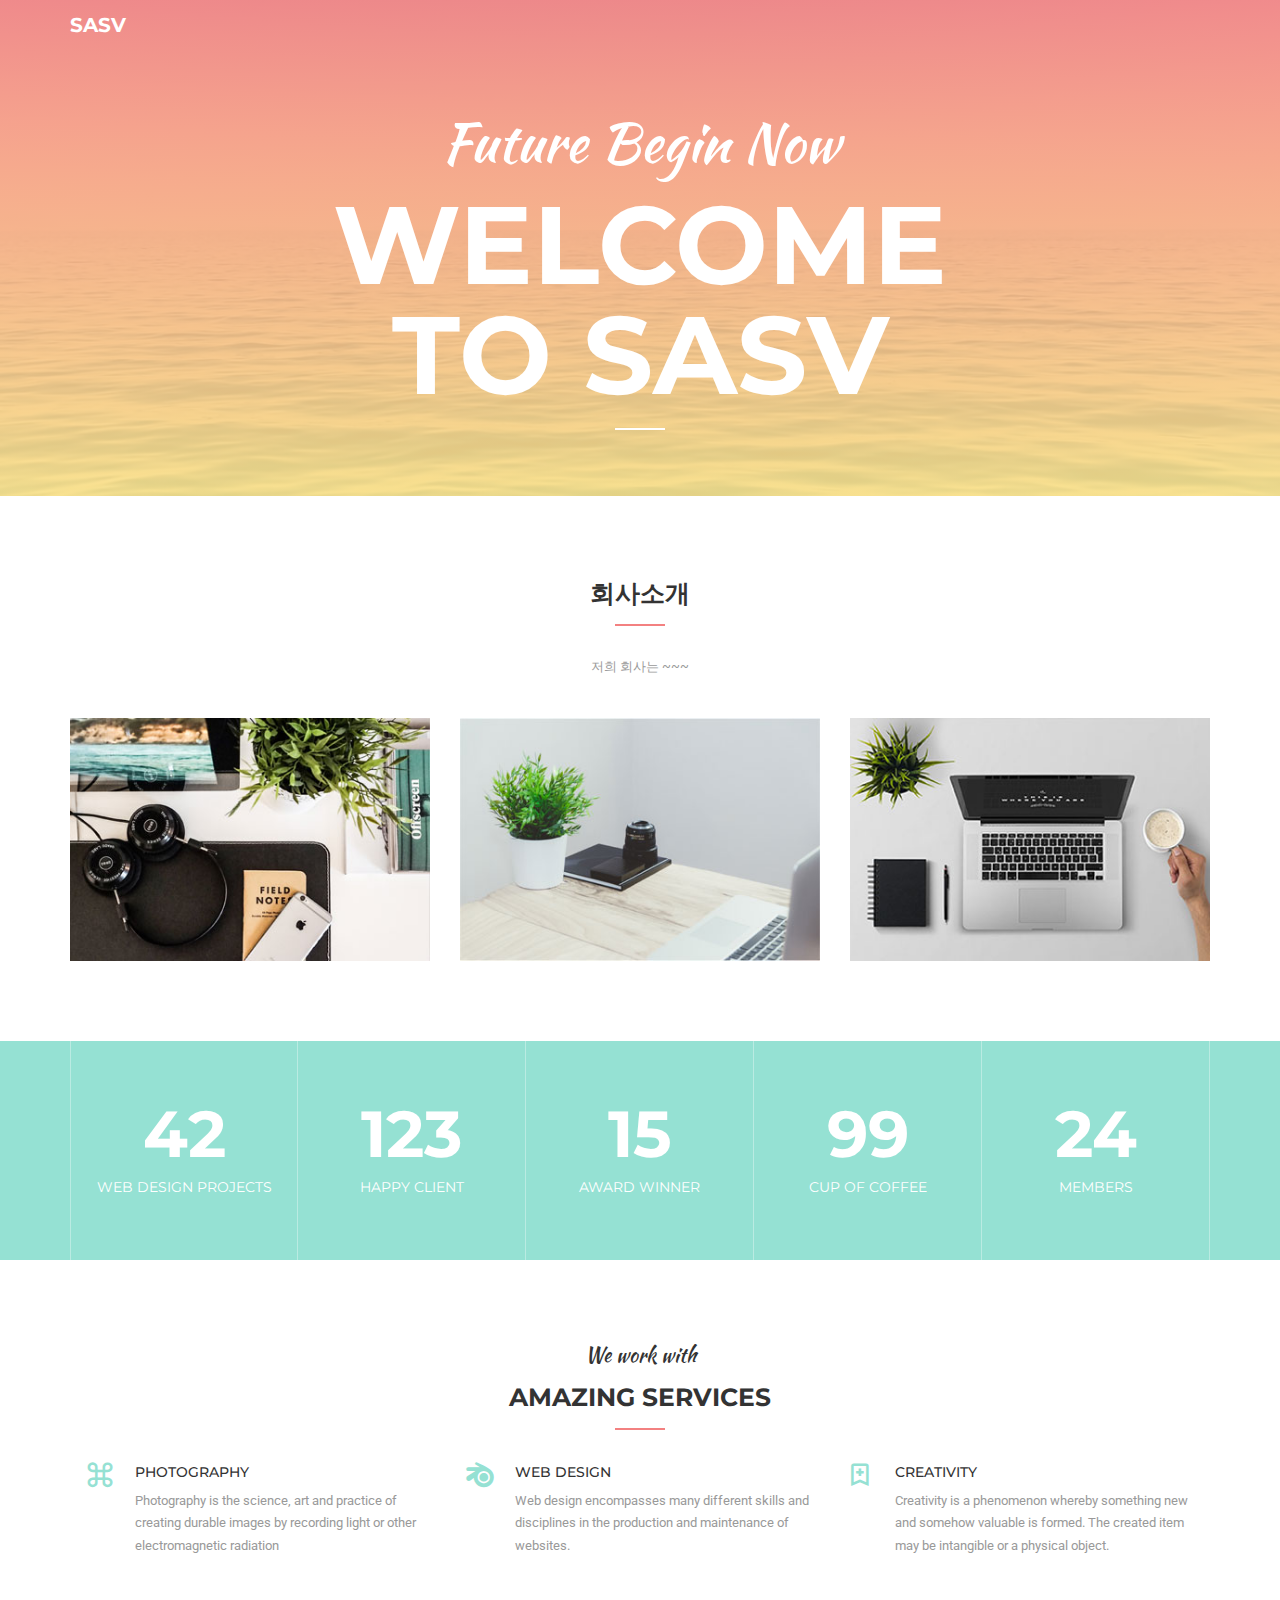
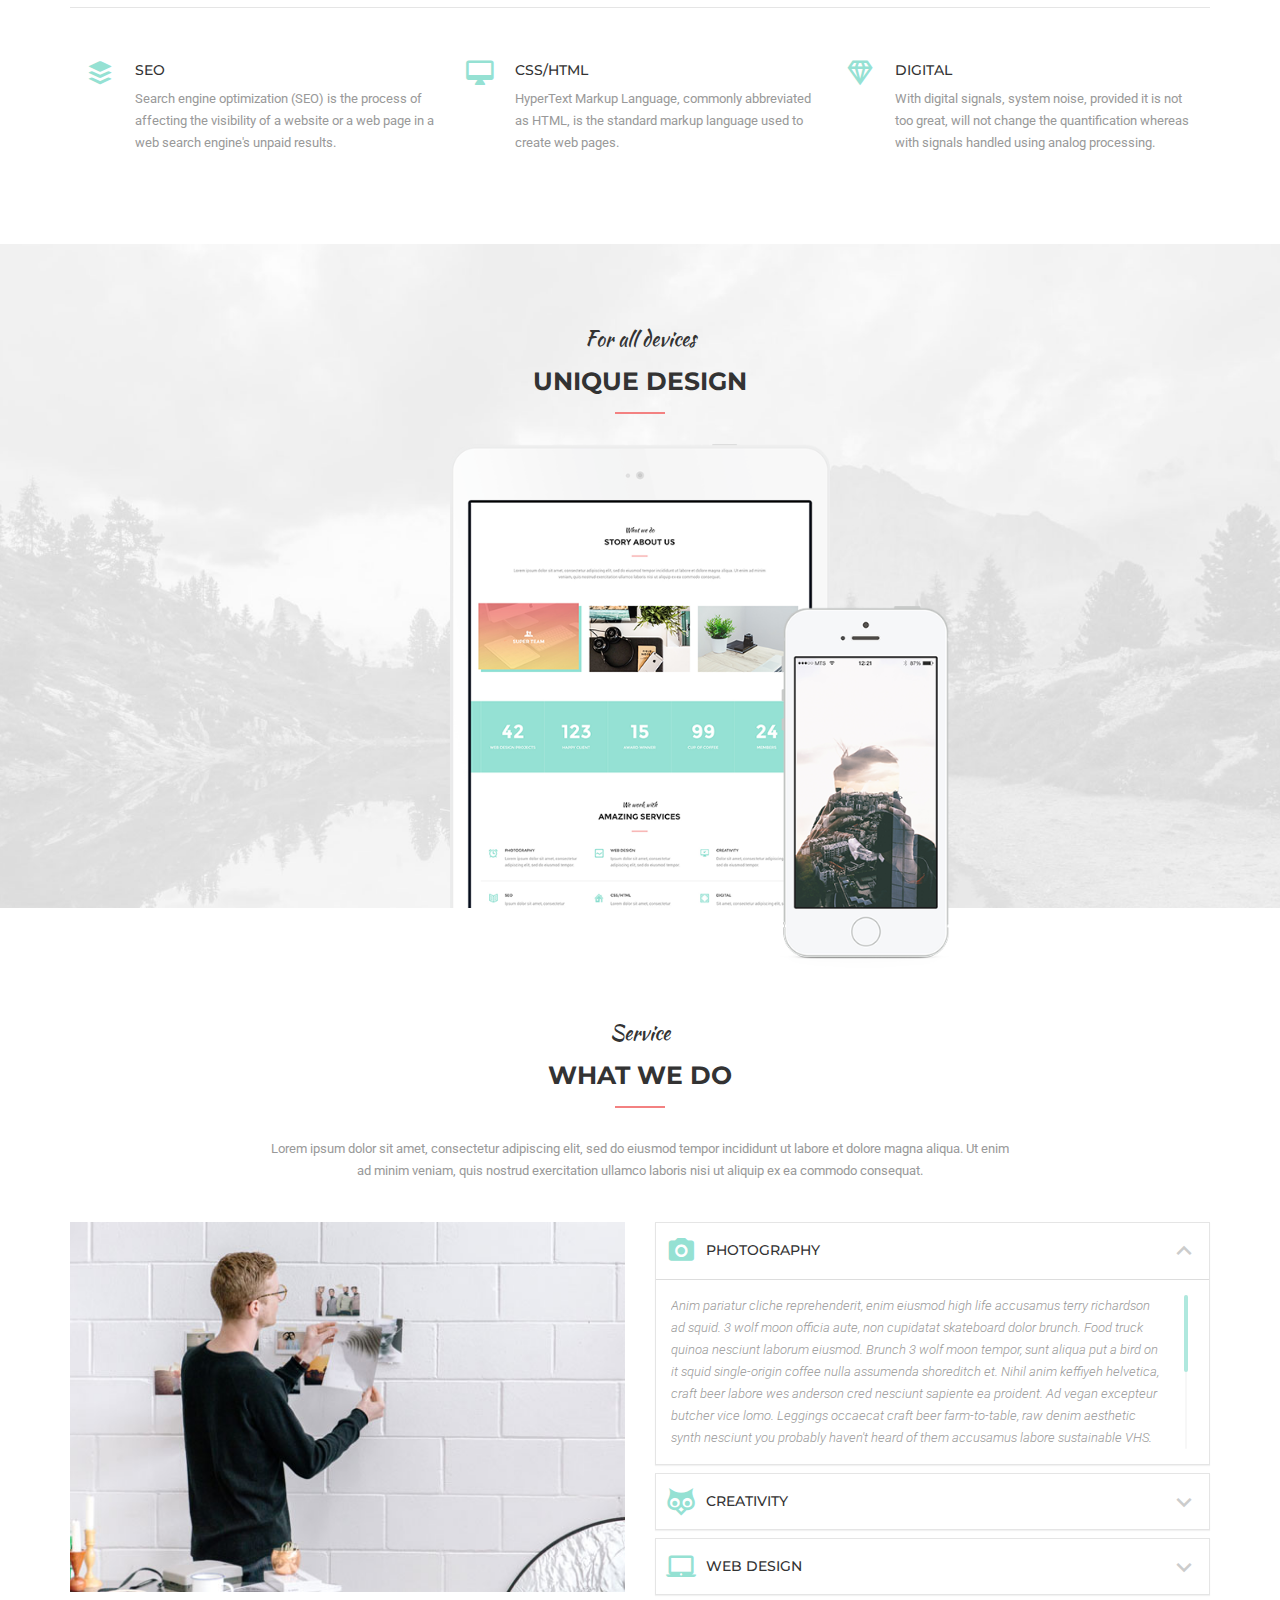
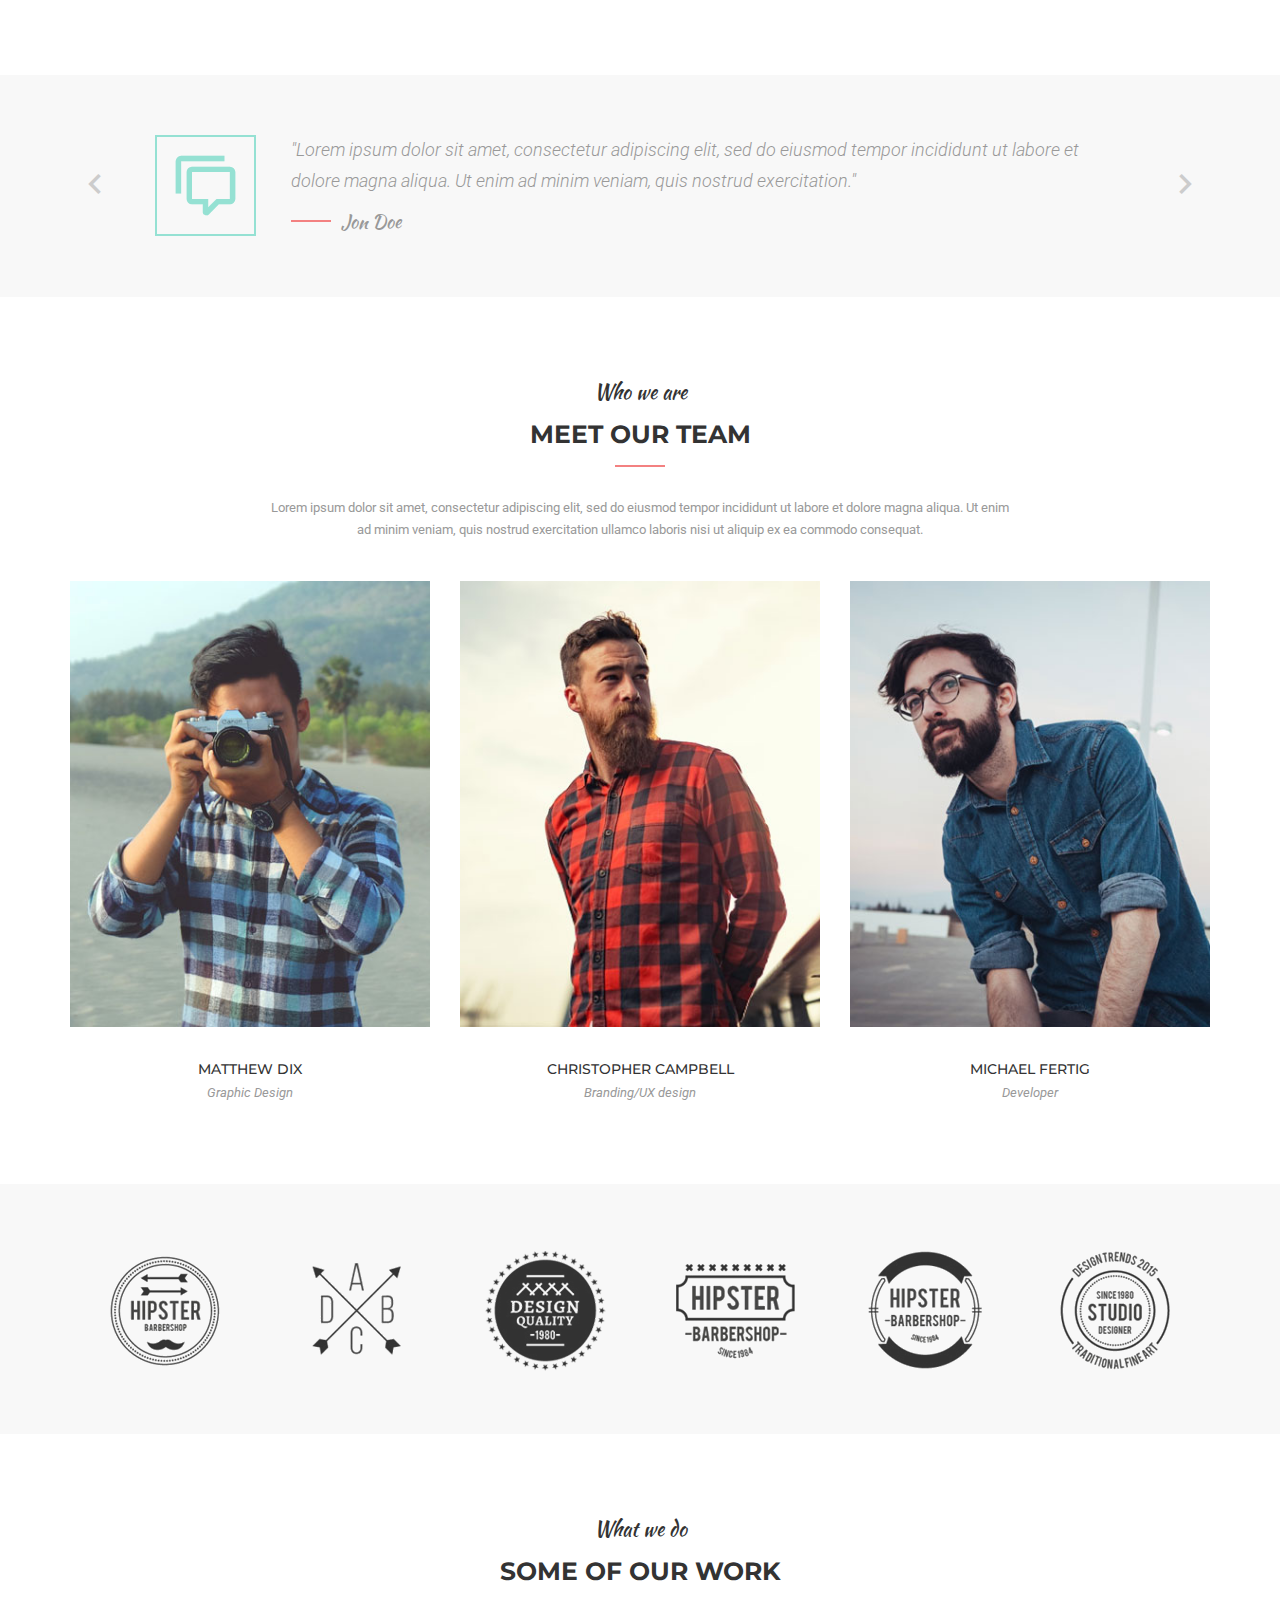
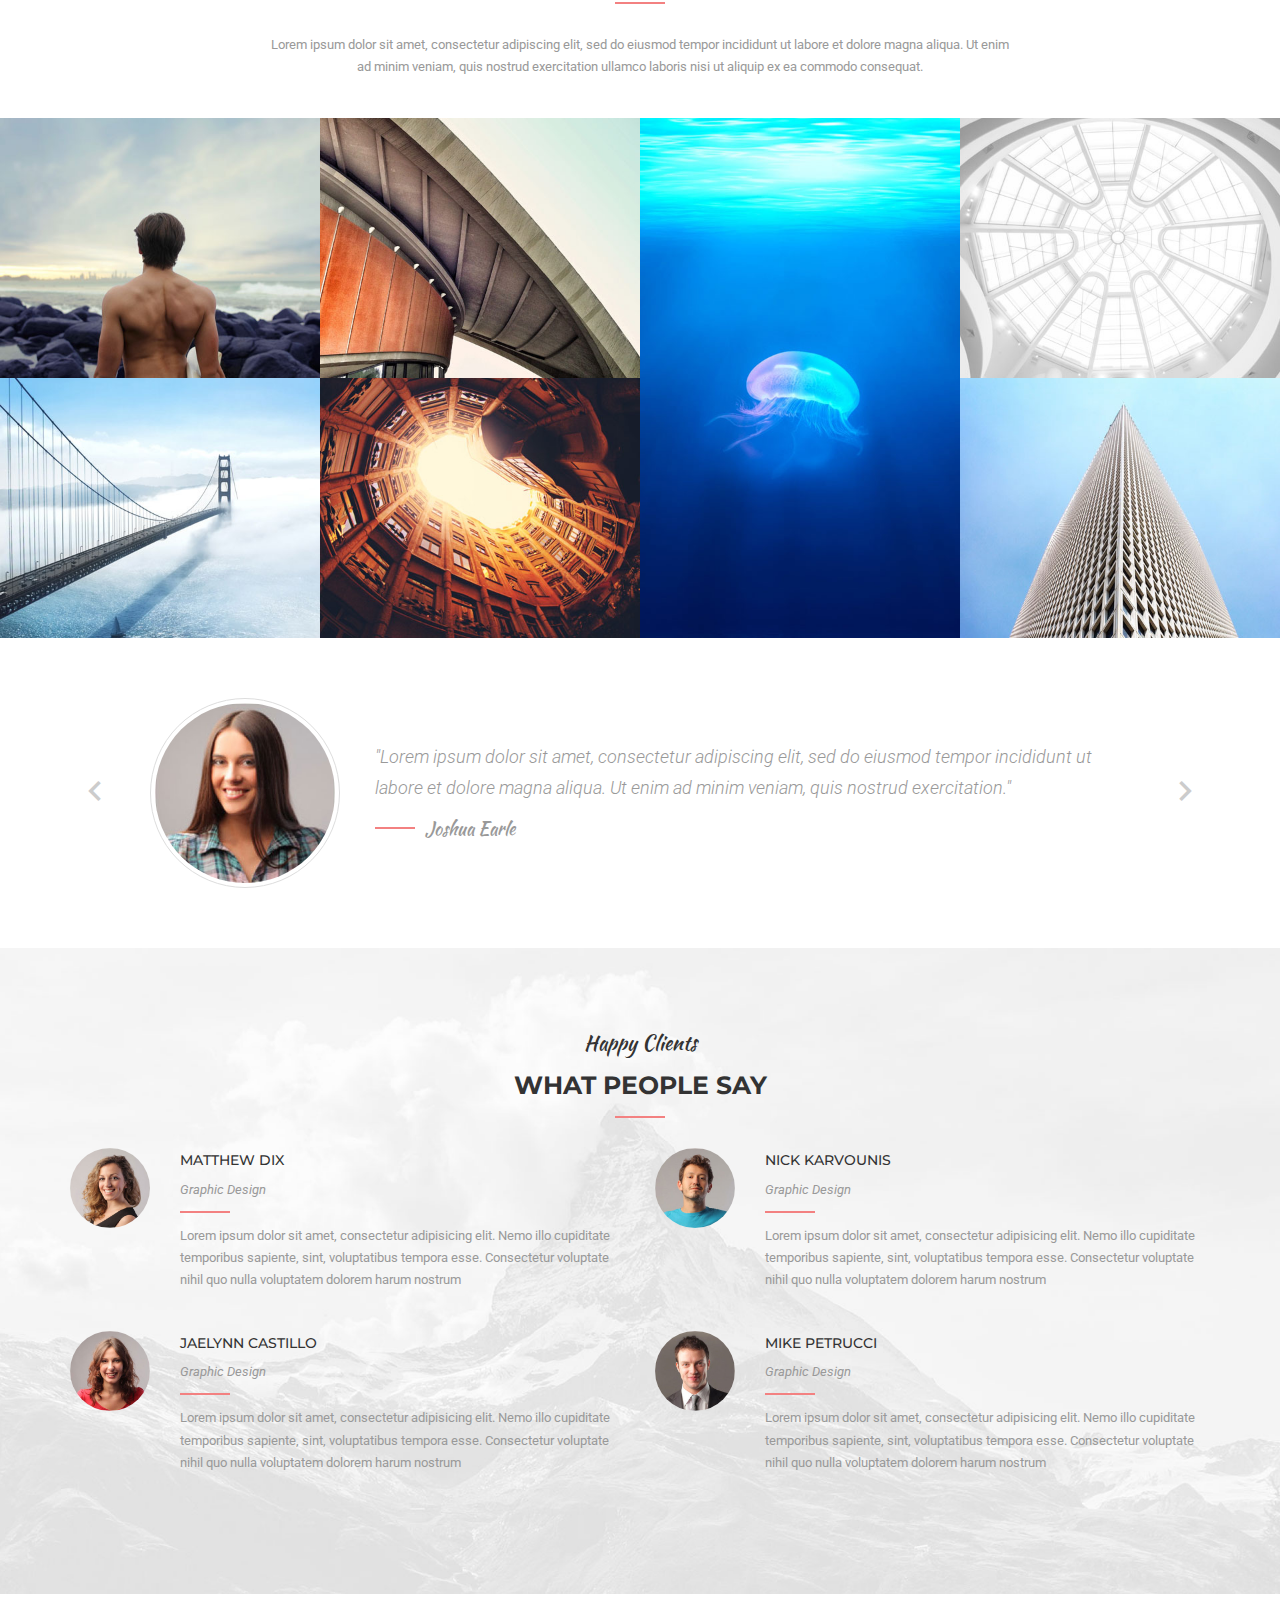
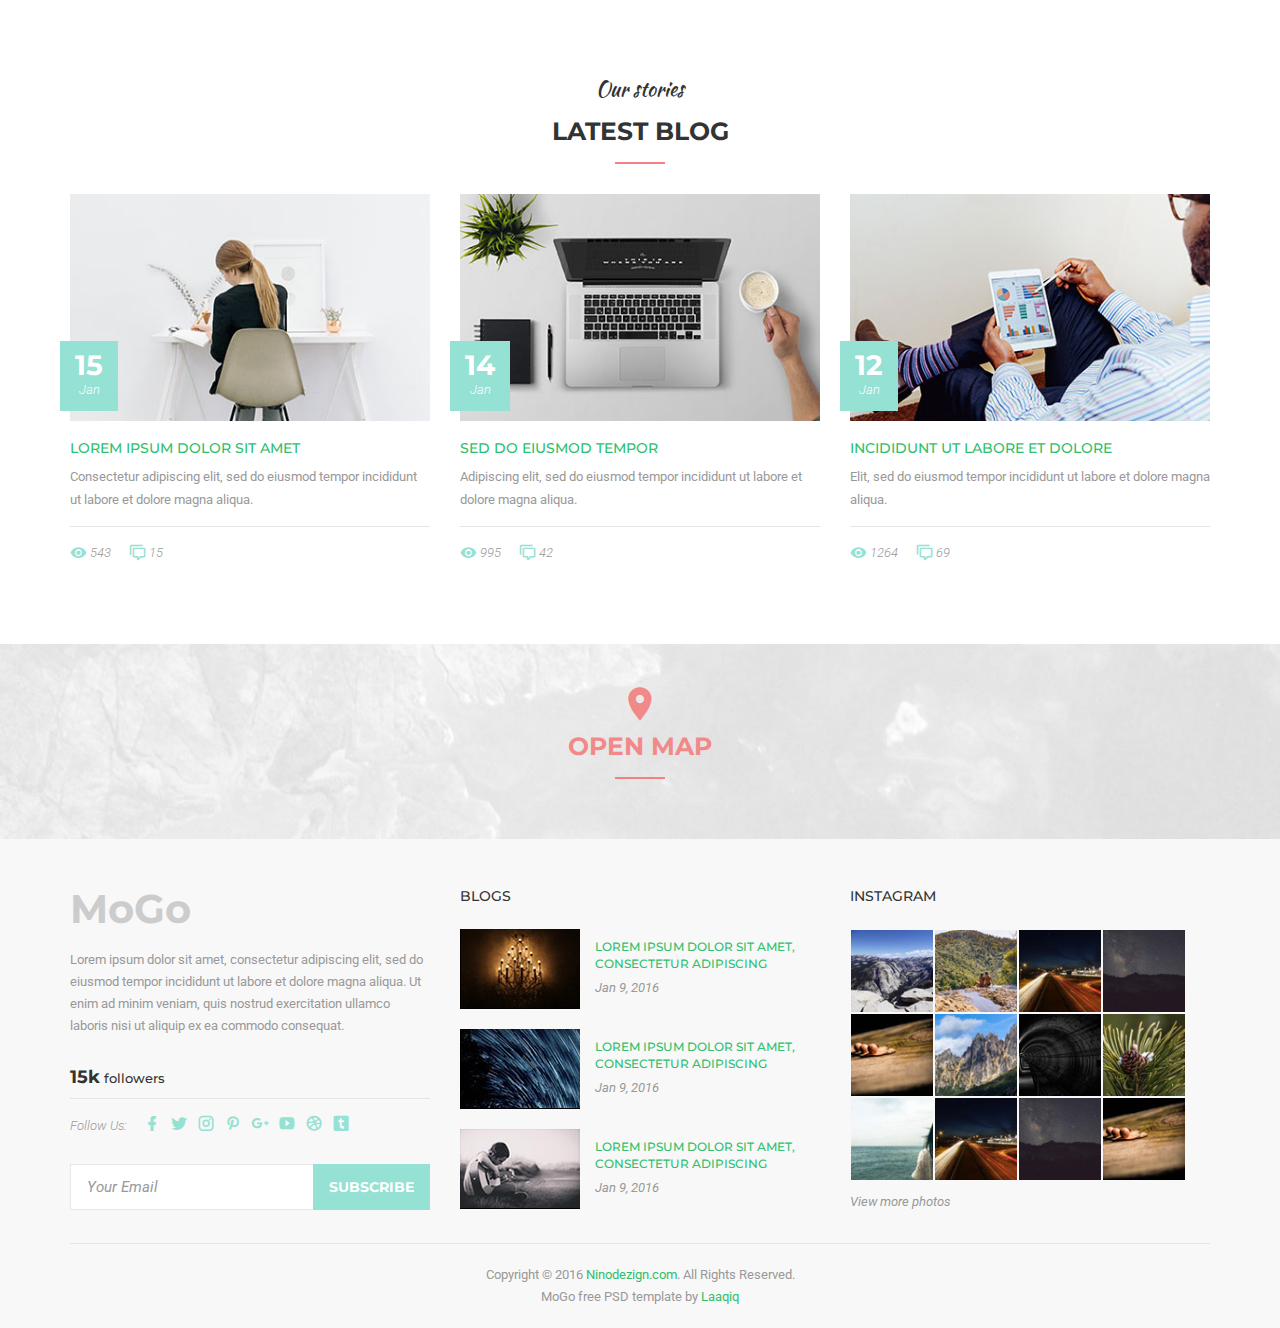
==== commit 38083ca8: "website" ====
--- a/home/index.html
+++ b/home/index.html
@@ -6,10 +6,10 @@
 	<meta name="description" content="">
 	<meta name="author" content="ninodezign.com, ninodezign@gmail.com">
 	<meta name="copyright" content="ninodezign.com"> 
-	<title>Mogo | OnePage Responsive Theme</title>
+	<title>SASV</title>
 	
 	<!-- favicon -->
-    <link rel="shortcut icon" href="images/ico/favicon.jpg">
+    <link rel="shortcut icon" href="images/ico/favicon.ico">
     <link rel="apple-touch-icon-precomposed" sizes="144x144" href="images/ico/apple-touch-icon-144-precomposed.png">
     <link rel="apple-touch-icon-precomposed" sizes="114x114" href="images/ico/apple-touch-icon-114-precomposed.png">
     <link rel="apple-touch-icon-precomposed" sizes="72x72" href="images/ico/apple-touch-icon-72-precomposed.png">
@@ -36,32 +36,11 @@
 
 					<!-- Brand and toggle get grouped for better mobile display -->
 					<div class="navbar-header">
-						<button type="button" class="navbar-toggle collapsed" data-toggle="collapse" data-target="#nino-navbar-collapse">
-							<span class="sr-only">Toggle navigation</span>
-							<span class="icon-bar"></span>
-							<span class="icon-bar"></span>
-							<span class="icon-bar"></span>
-						</button>
-						<a class="navbar-brand" href="homepage.html">Mogo</a>
+						<a class="navbar-brand" href="index.html">SASV</a>
 					</div>
 
 					<!-- Collect the nav links, forms, and other content for toggling -->
-					<div class="nino-menuItem pull-right">
-						<div class="collapse navbar-collapse pull-left" id="nino-navbar-collapse">
-							<ul class="nav navbar-nav">
-								<li class="active"><a href="#nino-header">Home <span class="sr-only">(current)</span></a></li>
-								<li><a href="#nino-story">About</a></li>
-								<li><a href="#nino-services">Service</a></li>
-								<li><a href="#nino-ourTeam">Our Team</a></li>
-								<li><a href="#nino-portfolio">Work</a></li>
-								<li><a href="#nino-latestBlog">Blog</a></li>
-							</ul>
-						</div><!-- /.navbar-collapse -->
-						<ul class="nino-iconsGroup nav navbar-nav">
-							<li><a href="#"><i class="mdi mdi-cart-outline nino-icon"></i></a></li>
-							<li><a href="#" class="nino-search"><i class="mdi mdi-magnify nino-icon"></i></a></li>
-						</ul>
-					</div>
+					
 				</div><!-- /.container-fluid -->
 			</nav>
 
@@ -71,57 +50,13 @@
 				<div class="carousel-inner" role="listbox">
 					<div class="item active">
 						<h2 class="nino-sectionHeading">
-							<span class="nino-subHeading">Creative Template</span>
-							Welcome <br>to MoGo
+						<span class="nino-subHeading">Future Begin Now</span>
+							Welcome <br>to SASV
 						</h2>
-						<a href="#" class="nino-btn">Learn more</a>
-					</div>
-					<div class="item">
-						<h2 class="nino-sectionHeading">
-							<span class="nino-subHeading">Creative Template</span>
-							Welcome <br>to MoGo
-						</h2>
-						<a href="#" class="nino-btn">Learn more</a>
-					</div>
-					<div class="item">
-						<h2 class="nino-sectionHeading">
-							<span class="nino-subHeading">Creative Template</span>
-							Welcome <br>to MoGo
-						</h2>
-						<a href="#" class="nino-btn">Learn more</a>
-					</div>
-					<div class="item">
-						<h2 class="nino-sectionHeading">
-							<span class="nino-subHeading">Creative Template</span>
-							Welcome <br>to MoGo
-						</h2>
-						<a href="#" class="nino-btn">Learn more</a>
-					</div>
+					</div>		
 				</div>
 
 				<!-- Indicators -->
-				<ol class="carousel-indicators clearfix">
-					<li data-target="#nino-slider" data-slide-to="0" class="active">
-						<div class="inner">
-							<span class="number">01</span> intro	
-						</div>
-					</li>
-					<li data-target="#nino-slider" data-slide-to="1">
-						<div class="inner">
-							<span class="number">02</span> work
-						</div>
-					</li>
-					<li data-target="#nino-slider" data-slide-to="2">
-						<div class="inner">
-							<span class="number">03</span> about
-						</div>
-					</li>
-					<li data-target="#nino-slider" data-slide-to="3">
-						<div class="inner">
-							<span class="number">04</span> contacts
-						</div>
-					</li>
-				</ol>
 			</section>
 		</div>
 	</header><!--/#header-->
@@ -131,10 +66,9 @@
 	<section id="nino-story">
 		<div class="container">
 			<h2 class="nino-sectionHeading">
-				<span class="nino-subHeading">What we do</span>
-				Story about us
+				회사소개
 			</h2>
-			<p class="nino-sectionDesc">Lorem ipsum dolor sit amet, consectetur adipiscing elit, sed do eiusmod tempor incididunt ut labore et dolore magna aliqua. Ut enim ad minim veniam, quis nostrud exercitation ullamco laboris nisi ut aliquip ex ea commodo consequat. </p>
+			<p class="nino-sectionDesc">저희 회사는 ~~~ </p>
 			<div class="sectionContent">
 				<div class="row nino-hoverEffect">
 					<div class="col-md-4 col-sm-4">
